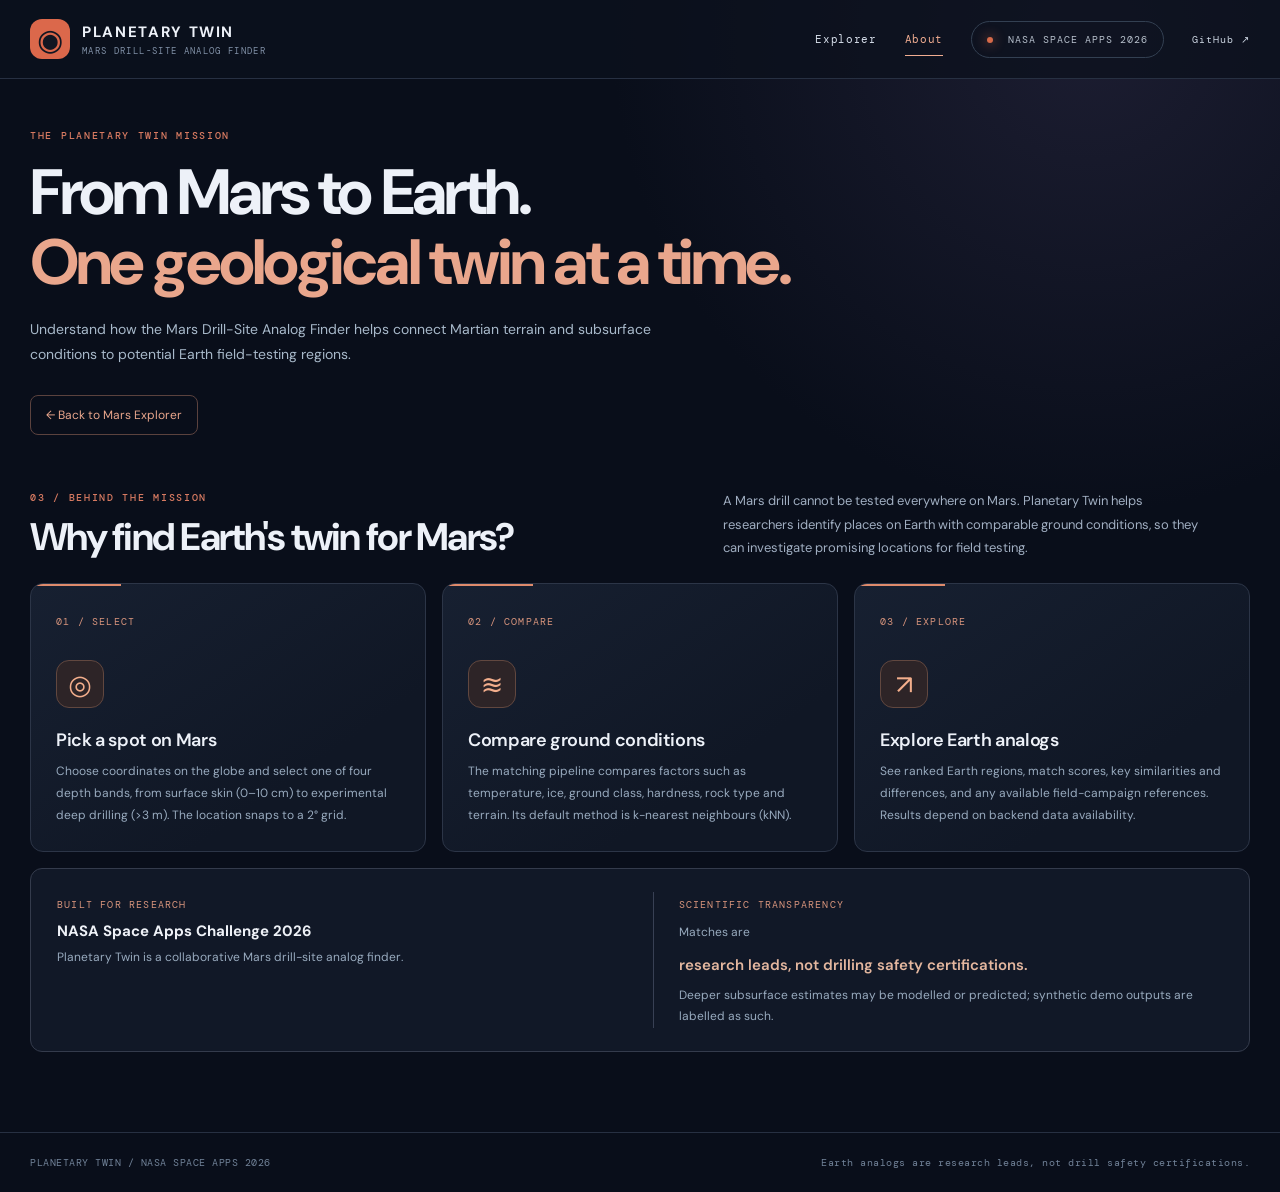
==== web/about.html @ e14a66dc "made a about for the fronten" ====
<!doctype html>
<html lang="en">
<head>
  <meta charset="utf-8" />
  <meta name="viewport" content="width=device-width, initial-scale=1" />
  <meta name="theme-color" content="#090e1a" />
  <title>About the Mission | PLANETARY TWIN</title>
  <link rel="stylesheet" href="./styles.css" />
</head>
<body>
  <header class="topbar">
    <a class="identity" href="./index.html" aria-label="Planetary Twin home"><span class="mark">◉</span><span><strong>PLANETARY TWIN</strong><small>MARS DRILL-SITE ANALOG FINDER</small></span></a>
    <div class="top-actions">
      <a class="nav-about" href="./index.html">Explorer</a>
      <a class="nav-about active" href="./about.html" aria-current="page">About</a>
      <span class="pill"><span class="pulse"></span> NASA SPACE APPS 2026</span>
      <a class="ghost-link" href="https://github.com/dominic-chw/SpaceApps2026" target="_blank" rel="noopener noreferrer">GitHub ↗</a>
    </div>
  </header>
  <main class="shell">
    <div class="eyebrow">THE PLANETARY TWIN MISSION</div>
    <section class="about-intro">
      <h1>From Mars to Earth.<br><em>One geological twin at a time.</em></h1>
      <p>Understand how the Mars Drill-Site Analog Finder helps connect Martian terrain and subsurface conditions to potential Earth field-testing regions.</p>
      <a class="about-return" href="./index.html">← Back to Mars Explorer</a>
    </section>
    <section id="about" class="about-section about-standalone" aria-labelledby="about-title">
      <div class="about-heading">
        <div><div class="eyebrow">03 / BEHIND THE MISSION</div><h2 id="about-title">Why find Earth's twin for Mars?</h2></div>
        <p>A Mars drill cannot be tested everywhere on Mars. Planetary Twin helps researchers identify places on Earth with comparable ground conditions, so they can investigate promising locations for field testing.</p>
      </div>
      <div class="about-cards">
        <article class="about-card"><span class="about-index">01 / SELECT</span><div class="about-glyph" aria-hidden="true">◎</div><h3>Pick a spot on Mars</h3><p>Choose coordinates on the globe and select one of four depth bands, from surface skin (0–10 cm) to experimental deep drilling (&gt;3 m). The location snaps to a 2° grid.</p></article>
        <article class="about-card"><span class="about-index">02 / COMPARE</span><div class="about-glyph" aria-hidden="true">≋</div><h3>Compare ground conditions</h3><p>The matching pipeline compares factors such as temperature, ice, ground class, hardness, rock type and terrain. Its default method is k-nearest neighbours (kNN).</p></article>
        <article class="about-card"><span class="about-index">03 / EXPLORE</span><div class="about-glyph" aria-hidden="true">↗</div><h3>Explore Earth analogs</h3><p>See ranked Earth regions, match scores, key similarities and differences, and any available field-campaign references. Results depend on backend data availability.</p></article>
      </div>
      <div class="about-bottom">
        <div><span class="about-kicker">BUILT FOR RESEARCH</span><strong>NASA Space Apps Challenge 2026</strong><p>Planetary Twin is a collaborative Mars drill-site analog finder.</p></div>
        <div class="about-disclaimer"><span class="about-kicker">SCIENTIFIC TRANSPARENCY</span><p>Matches are <strong>research leads, not drilling safety certifications.</strong> Deeper subsurface estimates may be modelled or predicted; synthetic demo outputs are labelled as such.</p></div>
      </div>
    </section>
  </main>
  <footer><span>PLANETARY TWIN / NASA SPACE APPS 2026</span><span>Earth analogs are research leads, not drill safety certifications.</span></footer>
</body>
</html>
---- web/styles.css ----
@import url('https://fonts.googleapis.com/css2?family=DM+Mono:wght@400;500&family=DM+Sans:wght@400;500;600;700;800&display=swap');
:root{font-family:'DM Sans',system-ui,sans-serif;color:#edf1f8;background:#090e1a;font-synthesis:none}*{box-sizing:border-box}body{margin:0;background:radial-gradient(circle at 85% 3%,#1c1d31 0%,transparent 30%),#090e1a;min-height:100vh}button,input,select{font:inherit}button{cursor:pointer}button:disabled{cursor:not-allowed;opacity:.5}.topbar{height:79px;padding:0 max(30px,calc((100vw - 1390px)/2));border-bottom:1px solid #273042;display:flex;align-items:center;justify-content:space-between;background:#0b101cbf}.identity{display:flex;align-items:center;gap:12px;color:inherit;text-decoration:none}.mark{height:40px;width:40px;background:#db684b;color:#121622;display:grid;place-items:center;border-radius:12px;font-size:30px}.identity strong{font-size:15px;letter-spacing:.11em;display:block}.identity small{display:block;margin-top:3px;letter-spacing:.15em;font:9px 'DM Mono',monospace;color:#8090a6}.top-actions{display:flex;align-items:center;gap:28px}.pill,.ghost-link{font:10px 'DM Mono',monospace;letter-spacing:.1em}.pill{padding:11px 15px;border:1px solid #334052;border-radius:999px;color:#b7c0cc}.pulse,.live-dot{display:inline-block;width:6px;height:6px;background:#d66a49;border-radius:50%;margin-right:8px;box-shadow:0 0 12px #d66a49}.ghost-link{color:#cbd4e0;text-decoration:none}.shell{max-width:1390px;margin:auto;padding:50px 30px 80px}.intro{display:flex;justify-content:space-between;gap:40px;align-items:flex-end;margin-bottom:34px}.eyebrow,.tiny-indicator,.step-number,.field-label,.field-help,.micro,.map-footer,.map-overlay,.depth-labels,.metric-tag,.count,.map-caption,.data-sources{font-family:'DM Mono',monospace}.eyebrow{color:#d77a61;font-size:10px;letter-spacing:.17em;font-weight:500}.intro h1{font-size:clamp(38px,4.2vw,62px);line-height:1.07;letter-spacing:-.05em;margin:15px 0 16px;font-weight:700}.intro h1 em{color:#dd8166;font-style:normal}.intro p{max-width:585px;line-height:1.75;margin:0;color:#9aa9bd;font-size:14px}.intro-meta{display:grid;gap:13px;min-width:175px;padding-bottom:8px}.intro-meta div{display:flex;justify-content:space-between;gap:30px;border-bottom:1px solid #293449;padding-bottom:9px}.intro-meta span{color:#77869a;font:9px 'DM Mono',monospace}.intro-meta strong{font:10px 'DM Mono',monospace;color:#e1e7f0;text-align:right}.panel{border:1px solid #2c3547;border-radius:13px;background:#101725;overflow:hidden}.workspace{display:grid;grid-template-columns:minmax(0,1.75fr) minmax(305px,1fr);gap:20px}.map-panel{min-width:0}.section-head{padding:24px 25px;display:flex;align-items:center;justify-content:space-between;gap:12px}.section-head h2,.section-head h3{margin:8px 0 0;font-size:19px;font-weight:600;letter-spacing:-.025em}.section-head h3{font-size:17px}.tiny-indicator,.step-number{font-size:9px;letter-spacing:.11em;color:#8393a9}.mars-stage{height:425px;position:relative;overflow:hidden;background:#43271f}#mars-canvas{display:block;width:100%;height:100%;cursor:crosshair;outline-offset:-4px}.map-vignette{position:absolute;inset:0;pointer-events:none;box-shadow:inset 0 0 90px 14px #100f19a6;background:linear-gradient(to bottom,#150f101c,transparent 22%,transparent 70%,#100f1980)}.map-crosshair{position:absolute;width:30px;height:30px;border:1px solid #fff;border-radius:50%;pointer-events:none;left:71.52%;top:39.78%;transform:translate(-50%,-50%);box-shadow:0 0 0 8px #f5b18a1c,0 0 20px #fff4}.map-crosshair:before,.map-crosshair:after{content:'';position:absolute;background:#fff}.map-crosshair:before{width:42px;height:1px;left:-7px;top:14px}.map-crosshair:after{height:42px;width:1px;top:-7px;left:14px}.map-crosshair span{position:absolute;inset:10px;border-radius:50%;background:#fff}.map-corner{position:absolute;color:#d7c0ad;font:9px 'DM Mono',monospace;pointer-events:none;text-shadow:0 1px 4px #111}.north{left:13px;top:12px}.south{left:13px;bottom:44px}.west{right:13px;top:12px}.east{right:13px;bottom:44px}.map-overlay{position:absolute;bottom:14px;left:16px;color:#f3e3d5;font-size:10px;letter-spacing:.06em;pointer-events:none}.sep{color:#ae9686;margin:0 9px}.map-footer{display:flex;justify-content:space-between;gap:12px;padding:16px 25px;font-size:10px;color:#8491a4}.coord-readout{color:#f4c1a9}.control-panel{padding:0 23px 23px}.control-panel .section-head{padding:24px 0 29px}.field-label{display:flex;justify-content:space-between;margin:0 0 12px;font-size:10px;letter-spacing:.09em;color:#d7e0ee}.field-label span{color:#8291a5}.coordinate-fields{display:grid;grid-template-columns:1fr 1fr;gap:11px}.coordinate-fields label{display:block;font-size:11px;color:#96a5b8;margin:0 0 9px}.coordinate-fields input,.control-panel select{background:#0b121f;border:1px solid #344154;border-radius:7px;color:#edf1f8;width:100%;padding:12px;outline:none}.coordinate-fields input:focus,.control-panel select:focus{border-color:#e58f74}.field-help{font-size:10px;color:#76869d;line-height:1.6;margin:12px 0 0}.divider{height:1px;background:#2b3548;margin:24px 0}.range{width:100%;accent-color:#dc775a;margin:10px 0 14px}.depth-labels{display:flex;justify-content:space-between;color:#8291a5;font-size:9px}.depth-info{display:flex;justify-content:space-between;gap:10px;margin-top:24px;align-items:baseline}.depth-info span{font-weight:700}.depth-info small{color:#9aadc2}.control-panel select{font-size:12px}.primary{margin-top:23px;background:#df795b;color:#161824;border:0;border-radius:8px;width:100%;padding:16px 17px;display:flex;align-items:center;justify-content:space-between;font-weight:800;font-size:12px;letter-spacing:.07em}.primary:hover{background:#f28b6e}.micro{text-align:center;font-size:10px;color:#67778e;margin:14px 0 0}.notice{margin:0 0 22px;padding:15px 18px;border:1px solid #654737;border-radius:9px;background:#2d211d;color:#f1bb9e;line-height:1.6;font-size:12px}.notice.error{border-color:#88484d;background:#351b28;color:#fac8c9}.notice.success{border-color:#47695f;background:#16312f;color:#bbebd8}.results-header{display:flex;align-items:end;justify-content:space-between;gap:16px;margin:55px 0 21px}.results-header h2{font-size:28px;letter-spacing:-.04em;margin:9px 0}.results-header p{font-size:13px;margin:0;color:#8899ae}.result-actions{display:flex;align-items:center;gap:10px}.metric-tag,.secondary{border:1px solid #344154;background:#111a2a;color:#adc0d6;padding:12px 15px;border-radius:7px;font-size:10px;letter-spacing:.05em}.secondary{color:#e0e8f3}.results-layout{display:grid;grid-template-columns:1fr 1fr;gap:20px}.matches-panel,.detail-panel{min-height:350px}.count{font-size:10px;color:#a7b8cb}.matches{padding:0 19px 19px;display:grid;gap:10px}.match-card{width:100%;background:#131c2c;border:1px solid #303d50;border-radius:10px;padding:19px;text-align:left;color:inherit;display:grid;grid-template-columns:42px 1fr auto;gap:15px;align-items:center;transition:.2s}.match-card:hover,.match-card.active{border-color:#d47d61;background:#202434}.rank{width:39px;height:39px;border:1px solid #455061;border-radius:9px;display:grid;place-items:center;font:13px 'DM Mono',monospace;color:#d8a38b}.match-body strong{font-size:15px;display:block;margin-bottom:7px}.match-body small{font-size:11px;color:#8595a9}.score{text-align:right}.score strong{font-size:24px;color:#e0ae91}.score span{display:block;font:9px 'DM Mono',monospace;color:#8293a8;margin-top:4px}.empty-state{min-height:220px;display:flex;align-items:center;justify-content:center;flex-direction:column;text-align:center;color:#8d9aaf;padding:20px}.empty-state strong{color:#ced8e8;margin-top:14px;font-size:14px}.empty-state p{max-width:330px;font-size:12px;line-height:1.6}.empty-symbol{font-size:40px;color:#bc7864}.empty-state.compact{min-height:175px}.detail-body{padding:0 24px 22px}.detail-top{display:flex;gap:14px;align-items:start;justify-content:space-between}.detail-top h4{font-size:21px;letter-spacing:-.03em;margin:5px 0}.detail-top p{color:#8a9bb1;font-size:12px;margin:8px 0}.confidence{padding:8px 10px;background:#263344;border-radius:6px;color:#d3ddec;font:10px 'DM Mono',monospace;white-space:nowrap}.detail-columns{display:grid;grid-template-columns:1fr 1fr;gap:20px;margin-top:18px}.detail-columns h5,.conditions h5{font:10px 'DM Mono',monospace;letter-spacing:.06em;margin:0 0 13px;color:#c5d0de}.detail-columns ul{list-style:none;margin:0;padding:0;display:grid;gap:10px}.detail-columns li{color:#a8b8cc;font-size:12px;line-height:1.45}.detail-columns li:before{content:'●';font-size:7px;margin-right:8px;color:#78bfa3}.detail-columns .different li:before{color:#db9278}.conditions{margin-top:20px}.conditions table{width:100%;border-collapse:collapse;font-size:11px}.conditions th{text-align:left;color:#8291a5;font-weight:500}.conditions td,.conditions th{padding:10px 7px;border-bottom:1px solid #2c3748}.conditions td{color:#d8e1ec}.conditions td small{display:block;color:#8a9ba9;margin-top:3px}.campaigns{margin-top:19px;padding:15px;border:1px solid #394256;border-radius:8px;background:#151e2e}.campaigns h5{margin:0 0 8px;font-size:11px}.campaigns p{margin:5px 0;font-size:11px;color:#a9b8cb}.campaigns a{color:#e6a98e}.lower-grid{display:grid;grid-template-columns:1.25fr 1fr;gap:20px;margin-top:20px}.earth-map{min-height:286px;margin:0 20px;background:#0a111d;border:1px solid #273447;border-radius:9px;overflow:hidden;position:relative}.earth-map svg{display:block;width:100%;height:auto;min-height:270px}.earth-map .pin{cursor:pointer;outline:none}.earth-map .pin:hover circle,.earth-map .pin:focus circle{fill:#fff}.map-caption{margin:12px 22px 20px;color:#8290a3;font-size:10px}.validation-content{padding:0 25px 15px}.stats{display:grid;grid-template-columns:1fr 1fr;gap:12px}.stat{border:1px solid #334052;border-radius:9px;padding:15px}.stat strong{font-size:25px;display:block;color:#e9a58b}.stat span{font:10px 'DM Mono',monospace;color:#8f9db0;display:block;margin-top:9px;line-height:1.5}.validation-panel>.divider{margin:9px 25px 16px}.muted{font-size:11px;color:#8798ae;line-height:1.7;padding:0 25px 23px;margin:0}.advanced{margin-top:20px;padding:0 25px 24px}.advanced summary{padding:20px 0;display:flex;justify-content:space-between;cursor:pointer;list-style:none}.advanced summary::-webkit-details-marker{display:none}.advanced summary strong{display:block;margin-top:8px}.advanced p{max-width:850px;font-size:12px;color:#98aabf;line-height:1.7}.data-sources{color:#879ab1;font-size:10px;line-height:2;margin-top:20px}.data-sources code{color:#d9a28c}.weights-panel{display:flex;flex-wrap:wrap;gap:8px}.weight-chip{border:1px solid #3a4352;background:#151d2c;border-radius:6px;padding:9px 11px;font:11px 'DM Mono',monospace;color:#c6d3e3}footer{max-width:1390px;margin:0 auto;padding:23px 30px;display:flex;justify-content:space-between;gap:12px;border-top:1px solid #273042;font:10px 'DM Mono',monospace;color:#718298;letter-spacing:.05em}@media(max-width:990px){.workspace,.results-layout,.lower-grid{grid-template-columns:1fr}.intro-meta{display:none}.mars-stage{height:360px}}@media(max-width:550px){.shell{padding:30px 15px 55px}.topbar{padding:0 16px;height:70px}.top-actions .pill{display:none}.intro h1{font-size:39px}.section-head{padding:20px 17px}.mars-stage{height:280px}.control-panel{padding:0 17px 20px}.results-header{align-items:start;flex-direction:column}.result-actions{width:100%}.match-card{grid-template-columns:32px 1fr auto;gap:9px;padding:12px}.match-body strong{font-size:13px}.score strong{font-size:19px}footer{flex-direction:column;padding:20px 15px}.map-footer{font-size:8px;padding:12px}}

/* Mars globe explorer: scoped frontend-only presentation. */
.mars-stage{background:#070d19;}
#mars-canvas{cursor:grab;touch-action:none;}
#mars-canvas:active{cursor:grabbing;}
.map-vignette{box-shadow:inset 0 0 70px #070d19a6;background:linear-gradient(to bottom,#060b1711,transparent 30%,transparent 75%,#060b1770)}
.globe-tip{position:absolute;right:14px;top:13px;color:#bdc6d8;font:9px 'DM Mono',monospace;letter-spacing:.09em;pointer-events:none;text-shadow:0 1px 4px #060915}
.globe-tip span{color:#df8c6a;padding:0 4px}
@media(max-width:680px){.globe-tip{left:12px;right:auto;font-size:8px}.mars-stage{height:340px}.map-overlay{font-size:8px}}


/* About the mission: frontend-only informational section. */
.nav-about{color:#d6deea;text-decoration:none;font:11px 'DM Mono',monospace;letter-spacing:.06em;border-bottom:1px solid transparent;padding:9px 0}
.nav-about:hover,.nav-about:focus-visible{color:#f1ad91;border-bottom-color:#f1ad91}
.about-section{margin-top:56px;scroll-margin-top:30px}
.about-heading{display:grid;grid-template-columns:minmax(0,1.1fr) minmax(260px,.9fr);align-items:end;gap:48px;margin-bottom:24px}
.about-heading h2{font-size:clamp(27px,3vw,39px);letter-spacing:-.045em;line-height:1.12;margin:12px 0 0;max-width:550px}
.about-heading>p{font-size:13px;line-height:1.8;color:#a0aec1;margin:0;max-width:480px}
.about-cards{display:grid;grid-template-columns:repeat(3,minmax(0,1fr));gap:16px}
.about-card{min-width:0;border:1px solid #2c3547;background:linear-gradient(145deg,#172031,#101725 70%);border-radius:13px;padding:25px;position:relative;overflow:hidden}
.about-card:before{content:'';position:absolute;top:0;left:0;width:90px;height:2px;background:#df8b6c}
.about-index,.about-kicker{font:10px 'DM Mono',monospace;letter-spacing:.12em;color:#d7947c}
.about-glyph{display:grid;place-items:center;margin-top:30px;width:48px;height:48px;border-radius:13px;border:1px solid #61473f;color:#f3ae8c;background:#2d2427;font-size:27px;line-height:1}
.about-card h3{font-size:18px;letter-spacing:-.02em;font-weight:600;margin:20px 0 9px}
.about-card p,.about-bottom p{font-size:12px;line-height:1.8;color:#98aabe;margin:0}
.about-bottom{display:grid;grid-template-columns:1fr 1fr;gap:25px;margin-top:16px;padding:23px 26px;border-radius:12px;border:1px solid #343b4c;background:#111827}
.about-bottom strong{display:block;font-size:15px;margin:8px 0 6px;color:#eef1f7}
.about-disclaimer{border-left:1px solid #384054;padding-left:25px}
.about-disclaimer p{margin-top:9px}
.about-disclaimer strong{color:#e4b79f;font-weight:600}
@media(max-width:850px){.about-heading{grid-template-columns:1fr;gap:12px}.about-cards{grid-template-columns:1fr}.about-glyph{margin-top:18px}.about-bottom{grid-template-columns:1fr}.about-disclaimer{border-left:0;border-top:1px solid #384054;padding:18px 0 0}}
@media(max-width:550px){.top-actions{gap:14px}.nav-about{font-size:10px}.about-section{margin-top:42px}.about-card{padding:20px}.about-bottom{padding:20px}}

/* Dedicated About tab. No effect on the Mars explorer scripts. */
.nav-about.active{color:#f1ad91;border-bottom-color:#f1ad91}
.about-intro{padding:16px 0 0;max-width:820px}
.about-intro h1{font-size:clamp(38px,5vw,65px);line-height:1.1;letter-spacing:-.045em;margin:0 0 18px}
.about-intro h1 em{color:#e9a68c;font-style:normal}
.about-intro>p{font-size:14px;line-height:1.8;color:#a8b9ca;max-width:670px}
.about-return{display:inline-flex;align-items:center;margin-top:14px;color:#e9a68c;text-decoration:none;font-size:12px;border:1px solid #5b423e;border-radius:8px;padding:11px 15px}
.about-return:hover,.about-return:focus-visible{background:#2b2329;color:#ffd5bd}
.about-standalone{margin-top:54px}
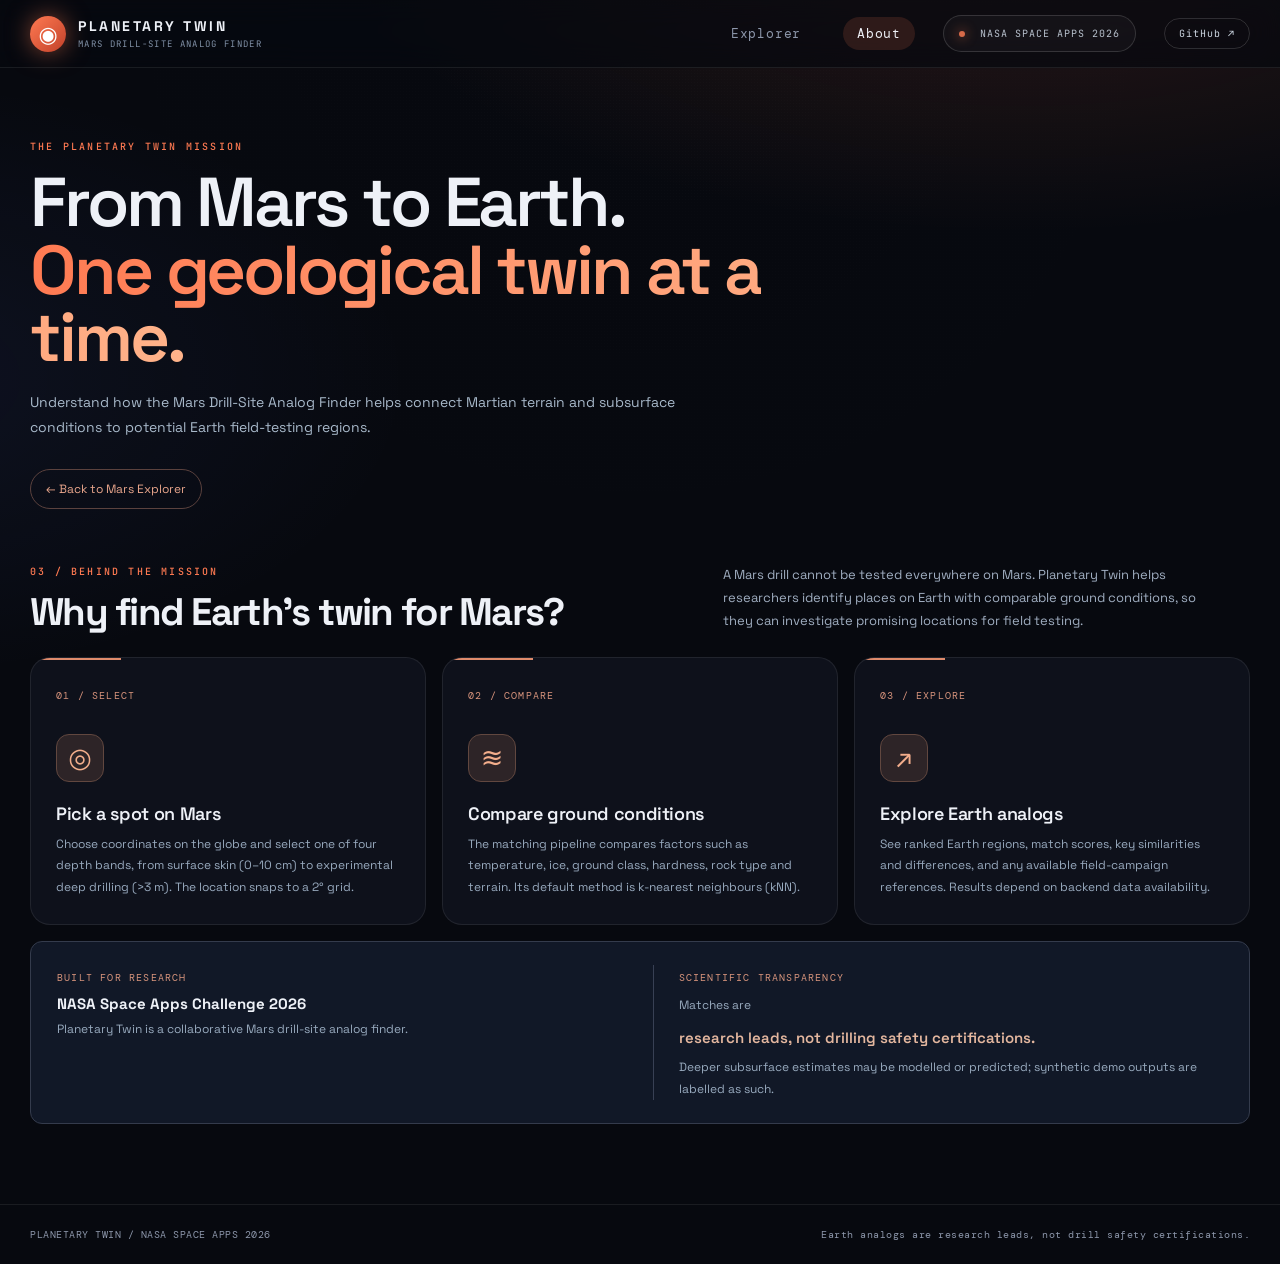
==== commit c2289db3: "Eureka!!!" ====
--- a/web/about.html
+++ b/web/about.html
@@ -5,10 +5,12 @@
   <meta name="viewport" content="width=device-width, initial-scale=1" />
   <meta name="theme-color" content="#090e1a" />
   <title>About the Mission | PLANETARY TWIN</title>
+  <link rel="preconnect" href="https://fonts.googleapis.com" />
+  <link rel="stylesheet" href="https://fonts.googleapis.com/css2?family=Space+Grotesk:wght@400;500;600;700&family=JetBrains+Mono:wght@400;500&family=DM+Mono:wght@400;500&family=DM+Sans:wght@400;500;600;700;800&display=swap" />
   <link rel="stylesheet" href="./styles.css" />
 </head>
 <body>
-  <header class="topbar">
+<header class="topbar">
     <a class="identity" href="./index.html" aria-label="Planetary Twin home"><span class="mark">◉</span><span><strong>PLANETARY TWIN</strong><small>MARS DRILL-SITE ANALOG FINDER</small></span></a>
     <div class="top-actions">
       <a class="nav-about" href="./index.html">Explorer</a>
--- a/web/styles.css
+++ b/web/styles.css
@@ -1,4 +1,3 @@
-@import url('https://fonts.googleapis.com/css2?family=DM+Mono:wght@400;500&family=DM+Sans:wght@400;500;600;700;800&display=swap');
 :root{font-family:'DM Sans',system-ui,sans-serif;color:#edf1f8;background:#090e1a;font-synthesis:none}*{box-sizing:border-box}body{margin:0;background:radial-gradient(circle at 85% 3%,#1c1d31 0%,transparent 30%),#090e1a;min-height:100vh}button,input,select{font:inherit}button{cursor:pointer}button:disabled{cursor:not-allowed;opacity:.5}.topbar{height:79px;padding:0 max(30px,calc((100vw - 1390px)/2));border-bottom:1px solid #273042;display:flex;align-items:center;justify-content:space-between;background:#0b101cbf}.identity{display:flex;align-items:center;gap:12px;color:inherit;text-decoration:none}.mark{height:40px;width:40px;background:#db684b;color:#121622;display:grid;place-items:center;border-radius:12px;font-size:30px}.identity strong{font-size:15px;letter-spacing:.11em;display:block}.identity small{display:block;margin-top:3px;letter-spacing:.15em;font:9px 'DM Mono',monospace;color:#8090a6}.top-actions{display:flex;align-items:center;gap:28px}.pill,.ghost-link{font:10px 'DM Mono',monospace;letter-spacing:.1em}.pill{padding:11px 15px;border:1px solid #334052;border-radius:999px;color:#b7c0cc}.pulse,.live-dot{display:inline-block;width:6px;height:6px;background:#d66a49;border-radius:50%;margin-right:8px;box-shadow:0 0 12px #d66a49}.ghost-link{color:#cbd4e0;text-decoration:none}.shell{max-width:1390px;margin:auto;padding:50px 30px 80px}.intro{display:flex;justify-content:space-between;gap:40px;align-items:flex-end;margin-bottom:34px}.eyebrow,.tiny-indicator,.step-number,.field-label,.field-help,.micro,.map-footer,.map-overlay,.depth-labels,.metric-tag,.count,.map-caption,.data-sources{font-family:'DM Mono',monospace}.eyebrow{color:#d77a61;font-size:10px;letter-spacing:.17em;font-weight:500}.intro h1{font-size:clamp(38px,4.2vw,62px);line-height:1.07;letter-spacing:-.05em;margin:15px 0 16px;font-weight:700}.intro h1 em{color:#dd8166;font-style:normal}.intro p{max-width:585px;line-height:1.75;margin:0;color:#9aa9bd;font-size:14px}.intro-meta{display:grid;gap:13px;min-width:175px;padding-bottom:8px}.intro-meta div{display:flex;justify-content:space-between;gap:30px;border-bottom:1px solid #293449;padding-bottom:9px}.intro-meta span{color:#77869a;font:9px 'DM Mono',monospace}.intro-meta strong{font:10px 'DM Mono',monospace;color:#e1e7f0;text-align:right}.panel{border:1px solid #2c3547;border-radius:13px;background:#101725;overflow:hidden}.workspace{display:grid;grid-template-columns:minmax(0,1.75fr) minmax(305px,1fr);gap:20px}.map-panel{min-width:0}.section-head{padding:24px 25px;display:flex;align-items:center;justify-content:space-between;gap:12px}.section-head h2,.section-head h3{margin:8px 0 0;font-size:19px;font-weight:600;letter-spacing:-.025em}.section-head h3{font-size:17px}.tiny-indicator,.step-number{font-size:9px;letter-spacing:.11em;color:#8393a9}.mars-stage{height:425px;position:relative;overflow:hidden;background:#43271f}#mars-canvas{display:block;width:100%;height:100%;cursor:crosshair;outline-offset:-4px}.map-vignette{position:absolute;inset:0;pointer-events:none;box-shadow:inset 0 0 90px 14px #100f19a6;background:linear-gradient(to bottom,#150f101c,transparent 22%,transparent 70%,#100f1980)}.map-crosshair{position:absolute;width:30px;height:30px;border:1px solid #fff;border-radius:50%;pointer-events:none;left:71.52%;top:39.78%;transform:translate(-50%,-50%);box-shadow:0 0 0 8px #f5b18a1c,0 0 20px #fff4}.map-crosshair:before,.map-crosshair:after{content:'';position:absolute;background:#fff}.map-crosshair:before{width:42px;height:1px;left:-7px;top:14px}.map-crosshair:after{height:42px;width:1px;top:-7px;left:14px}.map-crosshair span{position:absolute;inset:10px;border-radius:50%;background:#fff}.map-corner{position:absolute;color:#d7c0ad;font:9px 'DM Mono',monospace;pointer-events:none;text-shadow:0 1px 4px #111}.north{left:13px;top:12px}.south{left:13px;bottom:44px}.west{right:13px;top:12px}.east{right:13px;bottom:44px}.map-overlay{position:absolute;bottom:14px;left:16px;color:#f3e3d5;font-size:10px;letter-spacing:.06em;pointer-events:none}.sep{color:#ae9686;margin:0 9px}.map-footer{display:flex;justify-content:space-between;gap:12px;padding:16px 25px;font-size:10px;color:#8491a4}.coord-readout{color:#f4c1a9}.control-panel{padding:0 23px 23px}.control-panel .section-head{padding:24px 0 29px}.field-label{display:flex;justify-content:space-between;margin:0 0 12px;font-size:10px;letter-spacing:.09em;color:#d7e0ee}.field-label span{color:#8291a5}.coordinate-fields{display:grid;grid-template-columns:1fr 1fr;gap:11px}.coordinate-fields label{display:block;font-size:11px;color:#96a5b8;margin:0 0 9px}.coordinate-fields input,.control-panel select{background:#0b121f;border:1px solid #344154;border-radius:7px;color:#edf1f8;width:100%;padding:12px;outline:none}.coordinate-fields input:focus,.control-panel select:focus{border-color:#e58f74}.field-help{font-size:10px;color:#76869d;line-height:1.6;margin:12px 0 0}.divider{height:1px;background:#2b3548;margin:24px 0}.range{width:100%;accent-color:#dc775a;margin:10px 0 14px}.depth-labels{display:flex;justify-content:space-between;color:#8291a5;font-size:9px}.depth-info{display:flex;justify-content:space-between;gap:10px;margin-top:24px;align-items:baseline}.depth-info span{font-weight:700}.depth-info small{color:#9aadc2}.control-panel select{font-size:12px}.primary{margin-top:23px;background:#df795b;color:#161824;border:0;border-radius:8px;width:100%;padding:16px 17px;display:flex;align-items:center;justify-content:space-between;font-weight:800;font-size:12px;letter-spacing:.07em}.primary:hover{background:#f28b6e}.micro{text-align:center;font-size:10px;color:#67778e;margin:14px 0 0}.notice{margin:0 0 22px;padding:15px 18px;border:1px solid #654737;border-radius:9px;background:#2d211d;color:#f1bb9e;line-height:1.6;font-size:12px}.notice.error{border-color:#88484d;background:#351b28;color:#fac8c9}.notice.success{border-color:#47695f;background:#16312f;color:#bbebd8}.results-header{display:flex;align-items:end;justify-content:space-between;gap:16px;margin:55px 0 21px}.results-header h2{font-size:28px;letter-spacing:-.04em;margin:9px 0}.results-header p{font-size:13px;margin:0;color:#8899ae}.result-actions{display:flex;align-items:center;gap:10px}.metric-tag,.secondary{border:1px solid #344154;background:#111a2a;color:#adc0d6;padding:12px 15px;border-radius:7px;font-size:10px;letter-spacing:.05em}.secondary{color:#e0e8f3}.results-layout{display:grid;grid-template-columns:1fr 1fr;gap:20px}.matches-panel,.detail-panel{min-height:350px}.count{font-size:10px;color:#a7b8cb}.matches{padding:0 19px 19px;display:grid;gap:10px}.match-card{width:100%;background:#131c2c;border:1px solid #303d50;border-radius:10px;padding:19px;text-align:left;color:inherit;display:grid;grid-template-columns:42px 1fr auto;gap:15px;align-items:center;transition:.2s}.match-card:hover,.match-card.active{border-color:#d47d61;background:#202434}.rank{width:39px;height:39px;border:1px solid #455061;border-radius:9px;display:grid;place-items:center;font:13px 'DM Mono',monospace;color:#d8a38b}.match-body strong{font-size:15px;display:block;margin-bottom:7px}.match-body small{font-size:11px;color:#8595a9}.score{text-align:right}.score strong{font-size:24px;color:#e0ae91}.score span{display:block;font:9px 'DM Mono',monospace;color:#8293a8;margin-top:4px}.empty-state{min-height:220px;display:flex;align-items:center;justify-content:center;flex-direction:column;text-align:center;color:#8d9aaf;padding:20px}.empty-state strong{color:#ced8e8;margin-top:14px;font-size:14px}.empty-state p{max-width:330px;font-size:12px;line-height:1.6}.empty-symbol{font-size:40px;color:#bc7864}.empty-state.compact{min-height:175px}.detail-body{padding:0 24px 22px}.detail-top{display:flex;gap:14px;align-items:start;justify-content:space-between}.detail-top h4{font-size:21px;letter-spacing:-.03em;margin:5px 0}.detail-top p{color:#8a9bb1;font-size:12px;margin:8px 0}.confidence{padding:8px 10px;background:#263344;border-radius:6px;color:#d3ddec;font:10px 'DM Mono',monospace;white-space:nowrap}.detail-columns{display:grid;grid-template-columns:1fr 1fr;gap:20px;margin-top:18px}.detail-columns h5,.conditions h5{font:10px 'DM Mono',monospace;letter-spacing:.06em;margin:0 0 13px;color:#c5d0de}.detail-columns ul{list-style:none;margin:0;padding:0;display:grid;gap:10px}.detail-columns li{color:#a8b8cc;font-size:12px;line-height:1.45}.detail-columns li:before{content:'●';font-size:7px;margin-right:8px;color:#78bfa3}.detail-columns .different li:before{color:#db9278}.conditions{margin-top:20px}.conditions table{width:100%;border-collapse:collapse;font-size:11px}.conditions th{text-align:left;color:#8291a5;font-weight:500}.conditions td,.conditions th{padding:10px 7px;border-bottom:1px solid #2c3748}.conditions td{color:#d8e1ec}.conditions td small{display:block;color:#8a9ba9;margin-top:3px}.campaigns{margin-top:19px;padding:15px;border:1px solid #394256;border-radius:8px;background:#151e2e}.campaigns h5{margin:0 0 8px;font-size:11px}.campaigns p{margin:5px 0;font-size:11px;color:#a9b8cb}.campaigns a{color:#e6a98e}.lower-grid{display:grid;grid-template-columns:1.25fr 1fr;gap:20px;margin-top:20px}.earth-map{min-height:286px;margin:0 20px;background:#0a111d;border:1px solid #273447;border-radius:9px;overflow:hidden;position:relative}.earth-map svg{display:block;width:100%;height:auto;min-height:270px}.earth-map .pin{cursor:pointer;outline:none}.earth-map .pin:hover circle,.earth-map .pin:focus circle{fill:#fff}.map-caption{margin:12px 22px 20px;color:#8290a3;font-size:10px}.validation-content{padding:0 25px 15px}.stats{display:grid;grid-template-columns:1fr 1fr;gap:12px}.stat{border:1px solid #334052;border-radius:9px;padding:15px}.stat strong{font-size:25px;display:block;color:#e9a58b}.stat span{font:10px 'DM Mono',monospace;color:#8f9db0;display:block;margin-top:9px;line-height:1.5}.validation-panel>.divider{margin:9px 25px 16px}.muted{font-size:11px;color:#8798ae;line-height:1.7;padding:0 25px 23px;margin:0}.advanced{margin-top:20px;padding:0 25px 24px}.advanced summary{padding:20px 0;display:flex;justify-content:space-between;cursor:pointer;list-style:none}.advanced summary::-webkit-details-marker{display:none}.advanced summary strong{display:block;margin-top:8px}.advanced p{max-width:850px;font-size:12px;color:#98aabf;line-height:1.7}.data-sources{color:#879ab1;font-size:10px;line-height:2;margin-top:20px}.data-sources code{color:#d9a28c}.weights-panel{display:flex;flex-wrap:wrap;gap:8px}.weight-chip{border:1px solid #3a4352;background:#151d2c;border-radius:6px;padding:9px 11px;font:11px 'DM Mono',monospace;color:#c6d3e3}footer{max-width:1390px;margin:0 auto;padding:23px 30px;display:flex;justify-content:space-between;gap:12px;border-top:1px solid #273042;font:10px 'DM Mono',monospace;color:#718298;letter-spacing:.05em}@media(max-width:990px){.workspace,.results-layout,.lower-grid{grid-template-columns:1fr}.intro-meta{display:none}.mars-stage{height:360px}}@media(max-width:550px){.shell{padding:30px 15px 55px}.topbar{padding:0 16px;height:70px}.top-actions .pill{display:none}.intro h1{font-size:39px}.section-head{padding:20px 17px}.mars-stage{height:280px}.control-panel{padding:0 17px 20px}.results-header{align-items:start;flex-direction:column}.result-actions{width:100%}.match-card{grid-template-columns:32px 1fr auto;gap:9px;padding:12px}.match-body strong{font-size:13px}.score strong{font-size:19px}footer{flex-direction:column;padding:20px 15px}.map-footer{font-size:8px;padding:12px}}
 
 /* Mars globe explorer: scoped frontend-only presentation. */
@@ -42,3 +41,131 @@
 .about-return{display:inline-flex;align-items:center;margin-top:14px;color:#e9a68c;text-decoration:none;font-size:12px;border:1px solid #5b423e;border-radius:8px;padding:11px 15px}
 .about-return:hover,.about-return:focus-visible{background:#2b2329;color:#ffd5bd}
 .about-standalone{margin-top:54px}
+body{color:#edf1f8;font-family:"DM Sans",system-ui,sans-serif}
+
+/* ===== Visual refresh (style only; all ids/classes used by scripts unchanged) ===== */
+:root{--pt-bg:#07090f;--pt-panel:rgba(20,24,36,.62);--pt-line:rgba(255,255,255,.08);--pt-line-2:rgba(255,255,255,.14);--pt-text:#eef1f7;--pt-dim:#8d97ab;--pt-accent:#ff7a52;--pt-accent-2:#ffb38a;--pt-good:#6fd3a8;--pt-glow:0 0 0 1px rgba(255,122,82,.35),0 20px 60px -20px rgba(255,122,82,.45)}
+body{font-family:"Space Grotesk","DM Sans",system-ui,sans-serif;color:var(--pt-text);background:
+ radial-gradient(1200px 600px at 80% -10%,rgba(255,122,82,.16),transparent 60%),
+ radial-gradient(900px 500px at -10% 30%,rgba(90,120,255,.08),transparent 60%),var(--pt-bg)}
+body:before{content:"";position:fixed;inset:0;pointer-events:none;z-index:0;opacity:.5;background-image:radial-gradient(rgba(255,255,255,.5) 1px,transparent 1px);background-size:3px 3px;mask-image:radial-gradient(circle at 50% 0,#000,transparent 70%);opacity:.04}
+.topbar,.shell,footer{position:relative;z-index:1}
+.eyebrow,.tiny-indicator,.step-number,.field-label,.field-help,.micro,.map-footer,.map-overlay,.depth-labels,.metric-tag,.count,.map-caption,.data-sources,.pill,.ghost-link,.identity small{font-family:"JetBrains Mono","DM Mono",monospace}
+.topbar{position:sticky;top:0;z-index:20;height:68px;backdrop-filter:blur(14px) saturate(140%);background:rgba(7,9,15,.7);border-bottom:1px solid var(--pt-line)}
+.mark{background:linear-gradient(135deg,var(--pt-accent),#c2412a);color:#fff;border-radius:50%;width:36px;height:36px;font-size:22px;box-shadow:0 0 24px rgba(255,122,82,.5)}
+.identity strong{letter-spacing:.18em;font-size:14px}
+.nav-about{color:var(--pt-dim);text-decoration:none;font-size:13px;padding:8px 14px;border-radius:999px;transition:.2s}
+.nav-about:hover{color:var(--pt-text);background:rgba(255,255,255,.05)}
+.nav-about.active{color:var(--pt-text);background:rgba(255,122,82,.14);border:0;text-decoration:none}
+.pill{border-color:var(--pt-line-2);background:rgba(255,255,255,.03)}
+.ghost-link{padding:8px 14px;border:1px solid var(--pt-line-2);border-radius:999px;transition:.2s}
+.ghost-link:hover{border-color:var(--pt-accent);color:var(--pt-accent-2)}
+.shell{padding-top:72px}
+.eyebrow{color:var(--pt-accent);letter-spacing:.22em}
+.intro{margin-bottom:48px}
+.intro h1,.about-intro h1{font-size:clamp(44px,5.4vw,84px);line-height:.98;letter-spacing:-.045em;font-weight:600}
+.intro h1 em,.about-intro h1 em{font-style:normal;background:linear-gradient(90deg,var(--pt-accent),var(--pt-accent-2));-webkit-background-clip:text;background-clip:text;color:transparent}
+.intro p{font-size:16px;color:var(--pt-dim)}
+.intro-meta{min-width:240px;padding:18px 20px;border:1px solid var(--pt-line);border-radius:16px;background:var(--pt-panel);backdrop-filter:blur(10px)}
+.intro-meta div{border-color:var(--pt-line)}.intro-meta div:last-child{border:0;padding-bottom:0}
+.intro-meta strong{color:var(--pt-accent-2)}
+.panel{background:var(--pt-panel);border:1px solid var(--pt-line);border-radius:20px;backdrop-filter:blur(12px);box-shadow:0 1px 0 rgba(255,255,255,.04) inset,0 30px 60px -30px rgba(0,0,0,.6)}
+.workspace,.results-layout,.lower-grid{gap:24px}
+.section-head h2,.section-head h3{font-weight:600;letter-spacing:-.02em;color:var(--pt-text)}
+.mars-stage{height:480px;background:radial-gradient(circle at 50% 50%,#1a1220,#07090f 70%);margin:0 14px;border-radius:14px}
+.map-footer{padding:16px 25px 20px}
+.coord-readout{color:var(--pt-accent-2);background:rgba(255,122,82,.1);padding:4px 10px;border-radius:999px}
+.coordinate-fields input,.control-panel select{background:rgba(0,0,0,.35);border:1px solid var(--pt-line-2);border-radius:12px;padding:14px;transition:.2s}
+.coordinate-fields input:focus,.control-panel select:focus{border-color:var(--pt-accent);box-shadow:0 0 0 4px rgba(255,122,82,.15)}
+.divider{background:var(--pt-line)}
+.range{accent-color:var(--pt-accent)}
+.depth-info{padding:14px 16px;border-radius:12px;background:rgba(255,255,255,.03);border:1px solid var(--pt-line)}
+.depth-info span{color:var(--pt-text)}
+.primary{background:linear-gradient(135deg,var(--pt-accent),#e2552f);color:#fff;border-radius:14px;padding:18px 20px;box-shadow:var(--pt-glow);transition:transform .15s,filter .2s}
+.primary:hover{background:linear-gradient(135deg,var(--pt-accent),#e2552f);filter:brightness(1.1);transform:translateY(-1px)}
+.secondary,.metric-tag{border-radius:999px;border-color:var(--pt-line-2);background:rgba(255,255,255,.03)}
+.secondary:not(:disabled):hover{border-color:var(--pt-accent);color:var(--pt-accent-2)}
+.results-header{margin-top:80px}
+.results-header h2{font-size:40px;font-weight:600;letter-spacing:-.035em}
+.match-card{background:rgba(255,255,255,.025);border:1px solid var(--pt-line);border-radius:14px}
+.match-card:hover,.match-card.active{background:rgba(255,122,82,.07);border-color:rgba(255,122,82,.5);transform:translateX(3px)}
+.rank{border-radius:50%;border-color:var(--pt-line-2);color:var(--pt-accent-2)}
+.score strong{color:var(--pt-accent-2);font-weight:600}
+.empty-symbol{color:var(--pt-accent);opacity:.8}
+.empty-state strong{color:var(--pt-text)}
+.detail-columns li:before{color:var(--pt-good)}
+.campaigns,.stat{border-radius:14px;border-color:var(--pt-line);background:rgba(255,255,255,.025)}
+.stat strong{color:var(--pt-accent-2)}
+.earth-map{border-radius:14px;border-color:var(--pt-line);background:rgba(0,0,0,.3)}
+.notice{border-radius:14px}
+.advanced{margin-top:24px}
+.about-card{border-radius:20px;background:var(--pt-panel);border-color:var(--pt-line);transition:.25s}
+.about-card:hover{transform:translateY(-4px);border-color:rgba(255,122,82,.4)}
+.about-return{border-radius:999px}
+footer{border-top:1px solid var(--pt-line);color:var(--pt-dim)}
+@media (max-width:900px){.topbar{padding:0 18px}.pill{display:none}.shell{padding:40px 18px 60px}.mars-stage{height:360px}}
+
+/* ===== Globe interaction feedback ===== */
+#mars-canvas{cursor:grab;transition:filter .3s}
+.mars-stage.is-over-globe #mars-canvas{cursor:crosshair}
+.mars-stage.is-dragging #mars-canvas{cursor:grabbing;filter:saturate(1.15) brightness(1.05)}
+.mars-stage,.earth-stage{transition:box-shadow .3s}
+.mars-stage.is-dragging{box-shadow:0 0 0 1px rgba(255,122,82,.5),0 0 40px -10px rgba(255,122,82,.6)}
+.mars-stage .globe-tip{transition:opacity .3s}
+.mars-stage.is-dragging .globe-tip,.mars-stage.is-over-globe .globe-tip{opacity:.25}
+#mars-canvas:focus-visible{outline:2px solid var(--pt-accent)}
+.earth-stage{position:relative;height:420px;margin:0 20px 16px;border-radius:14px;overflow:hidden;border:1px solid var(--pt-line);background:#05070e}
+#earth-canvas{display:block;width:100%;height:100%;cursor:grab}
+.earth-stage.is-dragging #earth-canvas{cursor:grabbing}
+.earth-stage.is-over-pin #earth-canvas{cursor:pointer}
+.earth-stage.is-dragging{box-shadow:0 0 0 1px rgba(120,180,255,.5),0 0 40px -10px rgba(90,160,255,.6)}
+.earth-stage.flying{box-shadow:0 0 0 1px rgba(255,122,82,.6),0 0 60px -10px rgba(255,122,82,.5)}
+.earth-stage.flying:after{content:"";position:absolute;inset:0;pointer-events:none;background:linear-gradient(180deg,transparent,rgba(255,122,82,.18) 50%,transparent);background-size:100% 40%;background-repeat:no-repeat;animation:pt-scan 1.2s linear infinite}
+@keyframes pt-scan{from{background-position:0 -40%}to{background-position:0 140%}}
+.earth-hud{position:absolute;left:14px;top:14px;display:flex;align-items:center;gap:8px;padding:8px 14px;border-radius:999px;background:rgba(8,12,22,.78);border:1px solid var(--pt-line-2);backdrop-filter:blur(8px);font:500 10px "JetBrains Mono",monospace;letter-spacing:.08em;color:#cfe0ff;pointer-events:none;max-width:calc(100% - 28px);white-space:nowrap;overflow:hidden;text-overflow:ellipsis}
+.earth-hud strong{color:#fff;font-weight:600}
+.hud-dot{width:7px;height:7px;border-radius:50%;background:var(--pt-accent);box-shadow:0 0 10px var(--pt-accent);animation:pt-blink 1.2s ease-in-out infinite;flex:none}
+.hud-dot.ok{background:var(--pt-good);box-shadow:0 0 10px var(--pt-good);animation:none}
+@keyframes pt-blink{50%{opacity:.3}}
+.earth-stage .globe-tip{position:absolute;right:14px;bottom:12px;top:auto;left:auto;font:10px "JetBrains Mono",monospace;color:#9fb3cf;letter-spacing:.1em;pointer-events:none}
+.earth-stage.locked{box-shadow:0 0 0 1px rgba(111,211,168,.35)}
+@media (max-width:900px){.earth-stage{height:320px}}
+
+/* ===== Mars + Earth side by side ===== */
+.twin-stages{display:grid;grid-template-columns:1fr 34px 1fr;align-items:stretch;margin:0 14px}
+.twin-stages .mars-stage{margin:0;height:440px}
+.twin-stages .earth-stage{margin:0;height:440px}
+.twin-link{display:flex;flex-direction:column;align-items:center;justify-content:center;gap:8px;font:9px "JetBrains Mono",monospace;color:var(--pt-dim);writing-mode:vertical-rl;letter-spacing:.2em}
+.twin-link i{width:2px;height:90px;border-radius:2px;background:linear-gradient(var(--pt-accent),#5fa8ff);opacity:.5}
+.twin-stages:has(.earth-stage.flying) .twin-link i{opacity:1;background:linear-gradient(var(--pt-accent),#5fa8ff) 0 0/100% 300%;animation:pt-flow 1s linear infinite;box-shadow:0 0 14px var(--pt-accent)}
+@keyframes pt-flow{from{background-position:0 0}to{background-position:0 100%}}
+.workspace{grid-template-columns:minmax(0,2.3fr) minmax(300px,1fr)}
+@media (max-width:1000px){.workspace{grid-template-columns:1fr}}
+@media (max-width:700px){.twin-stages{grid-template-columns:1fr}.twin-link{writing-mode:horizontal-tb;flex-direction:row;padding:8px 0}.twin-link i{width:60px;height:2px}.twin-stages .mars-stage,.twin-stages .earth-stage{height:320px}}
+.twin-link{writing-mode:horizontal-tb;flex-direction:column}
+.twin-link span{display:none}
+.twin-link i{width:2px;height:120px}
+.twin-link:after{content:"→";color:var(--pt-accent);font-size:16px}
+@media (max-width:700px){.twin-link{flex-direction:row}.twin-link:after{content:"↓"}}
+.earth-place{position:absolute;left:14px;bottom:14px;display:grid;grid-template-columns:auto 1fr;gap:4px 12px;align-items:baseline;padding:12px 16px;border-radius:14px;background:rgba(8,12,22,.82);border:1px solid var(--pt-line-2);backdrop-filter:blur(8px);pointer-events:none;opacity:0;transform:translateY(8px);transition:opacity .4s,transform .4s;max-width:calc(100% - 28px)}
+.earth-place.show{opacity:1;transform:none}
+.earth-place .place-k{font:500 9px "JetBrains Mono",monospace;letter-spacing:.14em;color:#8fb0d8}
+.earth-place strong{font-size:13px;color:#fff;font-weight:600}
+.earth-place em{font-style:normal;font-size:12px;color:#c9d6ea}
+.earth-stage.flying .earth-place{opacity:.5}
+.globe-zoom{position:absolute;right:14px;top:50%;transform:translateY(-50%);display:flex;flex-direction:column;gap:6px;z-index:2}
+.globe-zoom button{width:34px;height:34px;border-radius:50%;border:1px solid var(--pt-line-2);background:rgba(8,12,22,.78);color:#ffe6d6;font-size:16px;line-height:1;backdrop-filter:blur(8px);transition:.2s}
+.globe-zoom button:hover{border-color:var(--pt-accent);background:rgba(255,122,82,.2);transform:scale(1.08)}
+.ai-panel{margin-top:24px}
+.ai-body{display:grid;grid-template-columns:220px 1fr;gap:24px;padding:0 25px 25px;align-items:start}
+.ai-figure{margin:0;border-radius:14px;overflow:hidden;border:1px solid var(--pt-line);background:radial-gradient(circle,#1a1220,#07090f);aspect-ratio:1;position:relative}
+.ai-figure img{width:100%;height:100%;object-fit:cover;display:block;animation:pt-fade .5s}
+.ai-figure figcaption{position:absolute;left:8px;bottom:8px;font:9px "JetBrains Mono",monospace;color:#ffe6d6;background:rgba(8,12,22,.75);padding:4px 8px;border-radius:999px}
+.ai-output{white-space:pre-wrap;line-height:1.7;font-size:13.5px;color:#d6deeb;margin:0;min-height:120px}
+.ai-output.loading{color:var(--pt-dim);animation:pt-blink 1.4s ease-in-out infinite}
+.ai-output.error{color:#fac8c9}
+.ai-button{max-width:340px}
+.ai-button.busy{background:linear-gradient(135deg,#3a2a35,#2a2030);box-shadow:none}
+.ai-text .micro{text-align:left}
+@keyframes pt-fade{from{opacity:0;transform:scale(1.04)}}
+@media (max-width:700px){.ai-body{grid-template-columns:1fr}.ai-figure{max-width:260px}}
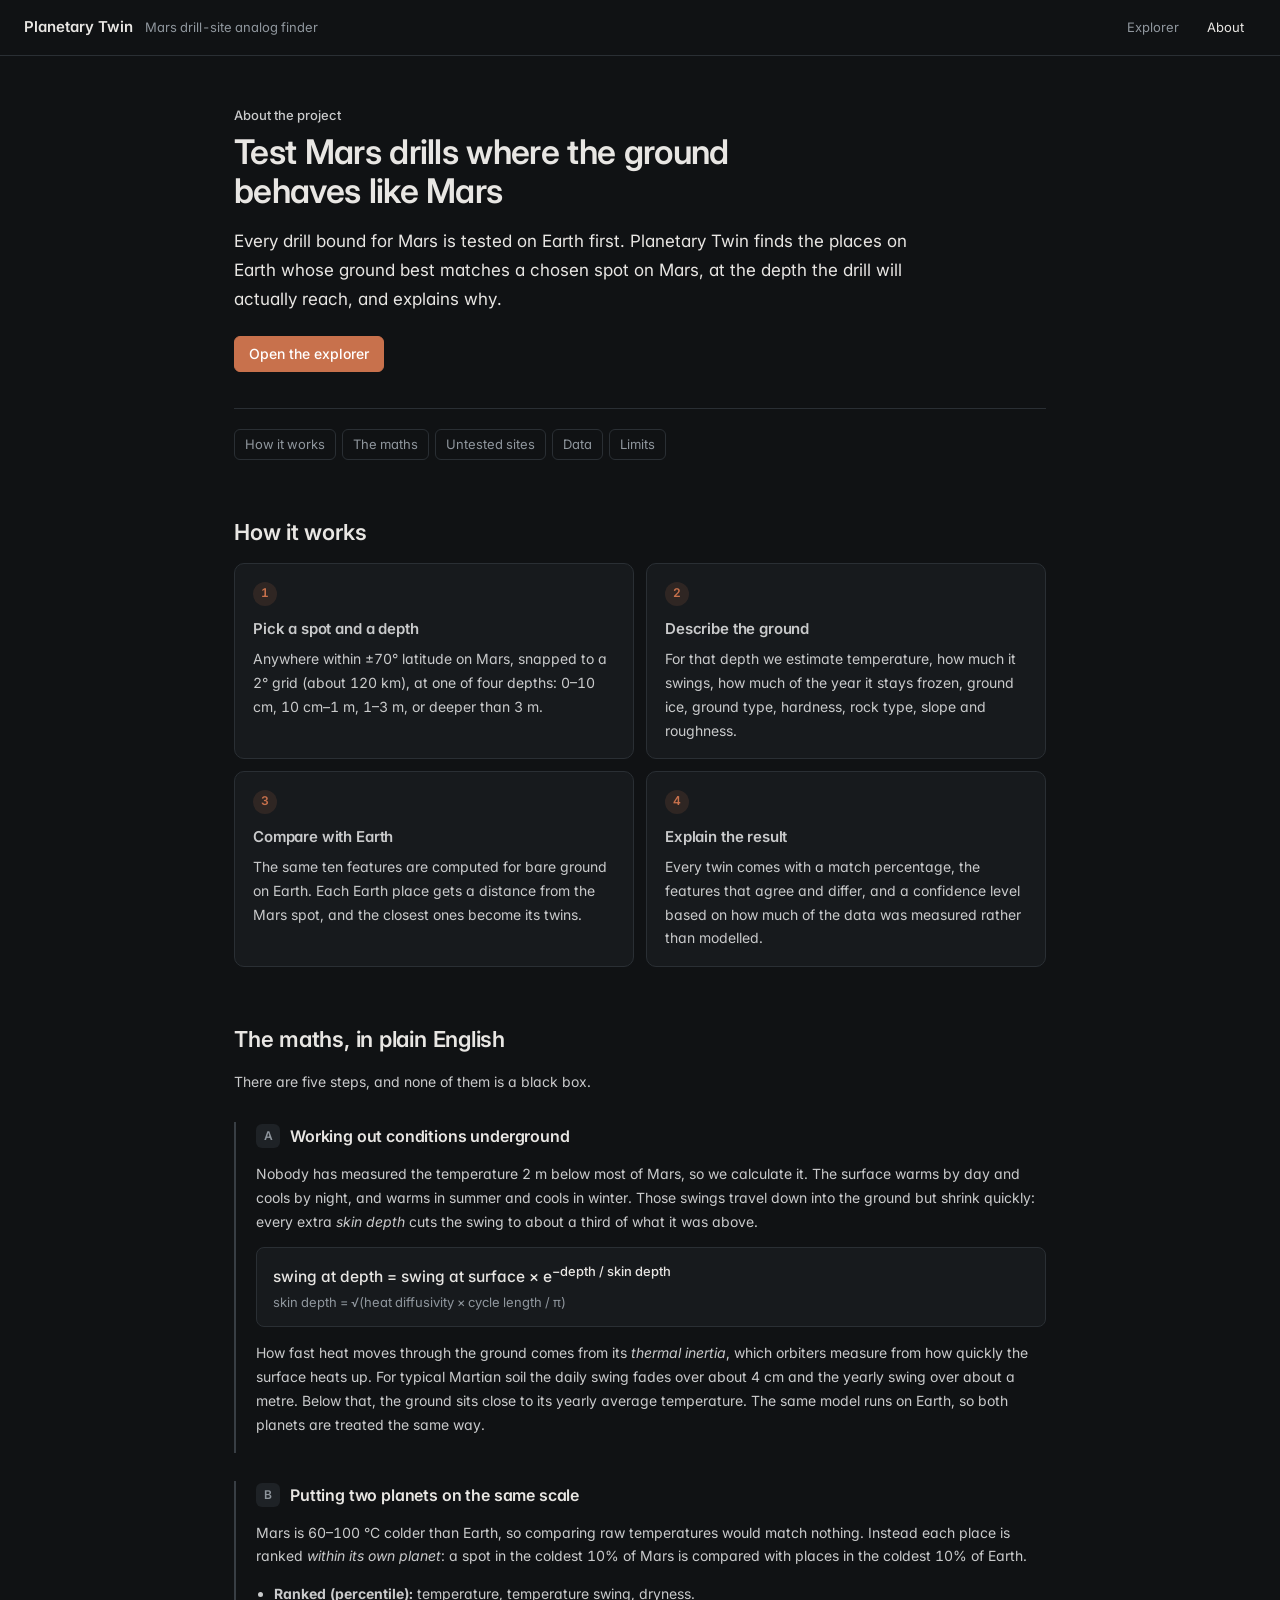
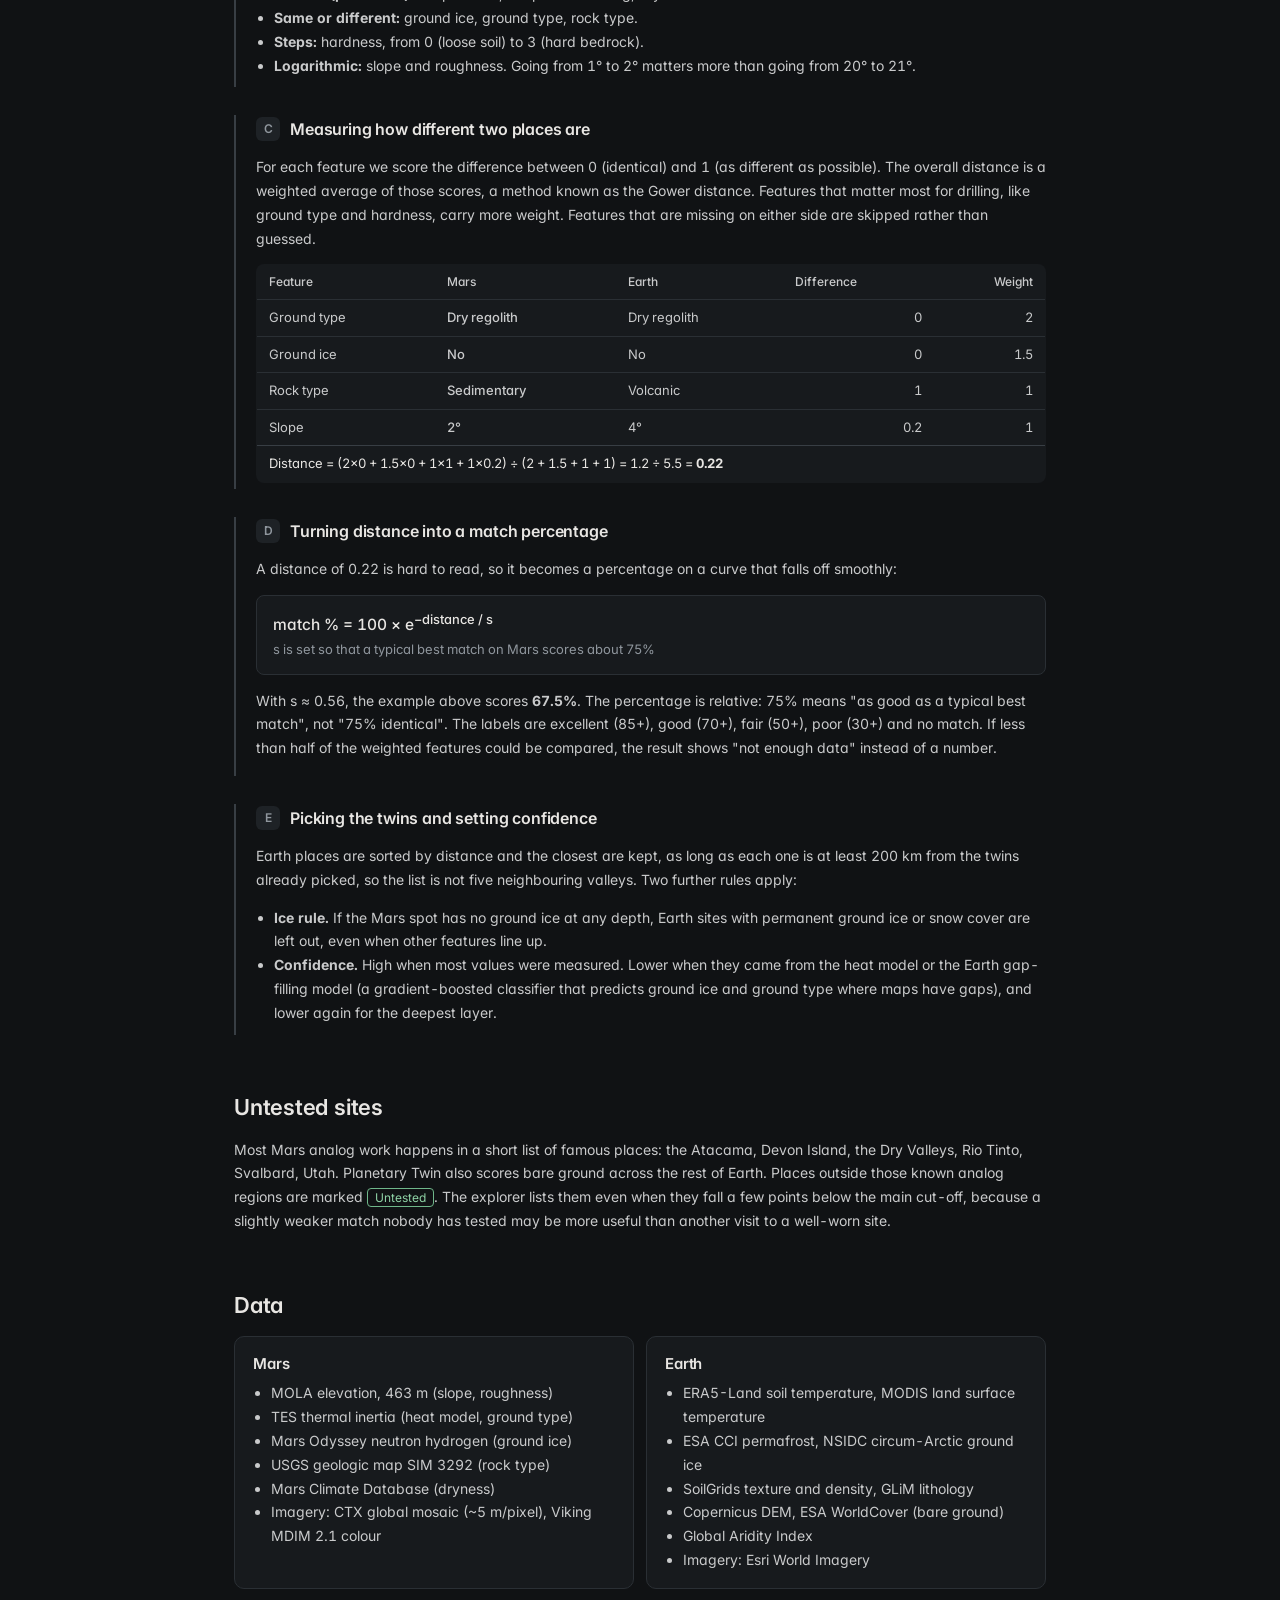
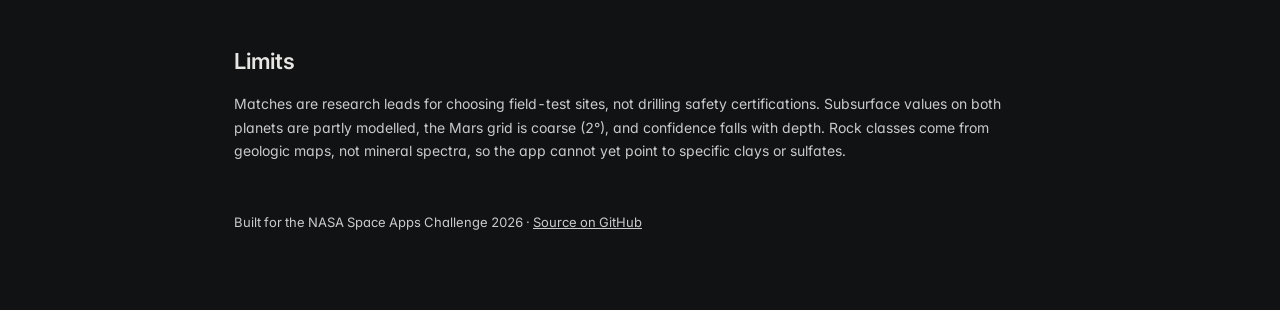
==== commit 9f5ec96f: "Web app redesign, untested Earth sites, ice rule and ground profile Web (web/): - New layout: match " ====
--- a/web/about.html
+++ b/web/about.html
@@ -3,45 +3,128 @@
 <head>
   <meta charset="utf-8" />
   <meta name="viewport" content="width=device-width, initial-scale=1" />
-  <meta name="theme-color" content="#090e1a" />
-  <title>About the Mission | PLANETARY TWIN</title>
+  <meta name="theme-color" content="#101214" />
+  <title>About · Planetary Twin</title>
   <link rel="preconnect" href="https://fonts.googleapis.com" />
-  <link rel="stylesheet" href="https://fonts.googleapis.com/css2?family=Space+Grotesk:wght@400;500;600;700&family=JetBrains+Mono:wght@400;500&family=DM+Mono:wght@400;500&family=DM+Sans:wght@400;500;600;700;800&display=swap" />
+  <link rel="preconnect" href="https://fonts.gstatic.com" crossorigin />
+  <link rel="stylesheet" href="https://fonts.googleapis.com/css2?family=Inter:wght@400;500;600;700&display=swap" />
   <link rel="stylesheet" href="./styles.css" />
 </head>
 <body>
-<header class="topbar">
-    <a class="identity" href="./index.html" aria-label="Planetary Twin home"><span class="mark">◉</span><span><strong>PLANETARY TWIN</strong><small>MARS DRILL-SITE ANALOG FINDER</small></span></a>
-    <div class="top-actions">
-      <a class="nav-about" href="./index.html">Explorer</a>
-      <a class="nav-about active" href="./about.html" aria-current="page">About</a>
-      <span class="pill"><span class="pulse"></span> NASA SPACE APPS 2026</span>
-      <a class="ghost-link" href="https://github.com/dominic-chw/SpaceApps2026" target="_blank" rel="noopener noreferrer">GitHub ↗</a>
-    </div>
+  <header class="topbar">
+    <a class="brand" href="./index.html"><strong>Planetary Twin</strong><span>Mars drill-site analog finder</span></a>
+    <nav><a href="./index.html">Explorer</a><a href="./about.html" aria-current="page">About</a></nav>
   </header>
-  <main class="shell">
-    <div class="eyebrow">THE PLANETARY TWIN MISSION</div>
-    <section class="about-intro">
-      <h1>From Mars to Earth.<br><em>One geological twin at a time.</em></h1>
-      <p>Understand how the Mars Drill-Site Analog Finder helps connect Martian terrain and subsurface conditions to potential Earth field-testing regions.</p>
-      <a class="about-return" href="./index.html">← Back to Mars Explorer</a>
+
+  <main class="about">
+    <section class="about-hero">
+      <p class="kicker">About the project</p>
+      <h1>Test Mars drills where the ground behaves like Mars</h1>
+      <p class="lede">Every drill bound for Mars is tested on Earth first. Planetary Twin finds the places on Earth whose ground best matches a chosen spot on Mars, at the depth the drill will actually reach, and explains why.</p>
+      <a class="btn" href="./index.html">Open the explorer</a>
     </section>
-    <section id="about" class="about-section about-standalone" aria-labelledby="about-title">
-      <div class="about-heading">
-        <div><div class="eyebrow">03 / BEHIND THE MISSION</div><h2 id="about-title">Why find Earth's twin for Mars?</h2></div>
-        <p>A Mars drill cannot be tested everywhere on Mars. Planetary Twin helps researchers identify places on Earth with comparable ground conditions, so they can investigate promising locations for field testing.</p>
+
+    <nav class="toc" aria-label="On this page">
+      <a href="#how">How it works</a><a href="#maths">The maths</a><a href="#untested">Untested sites</a><a href="#data">Data</a><a href="#limits">Limits</a>
+    </nav>
+
+    <section id="how">
+      <h2>How it works</h2>
+      <ol class="steps">
+        <li><span class="step-n">1</span><h3>Pick a spot and a depth</h3><p>Anywhere within ±70° latitude on Mars, snapped to a 2° grid (about 120 km), at one of four depths: 0–10 cm, 10 cm–1 m, 1–3 m, or deeper than 3 m.</p></li>
+        <li><span class="step-n">2</span><h3>Describe the ground</h3><p>For that depth we estimate temperature, how much it swings, how much of the year it stays frozen, ground ice, ground type, hardness, rock type, slope and roughness.</p></li>
+        <li><span class="step-n">3</span><h3>Compare with Earth</h3><p>The same ten features are computed for bare ground on Earth. Each Earth place gets a distance from the Mars spot, and the closest ones become its twins.</p></li>
+        <li><span class="step-n">4</span><h3>Explain the result</h3><p>Every twin comes with a match percentage, the features that agree and differ, and a confidence level based on how much of the data was measured rather than modelled.</p></li>
+      </ol>
+    </section>
+
+    <section id="maths">
+      <h2>The maths, in plain English</h2>
+      <p>There are five steps, and none of them is a black box.</p>
+
+      <div class="math">
+        <h3><span>A</span>Working out conditions underground</h3>
+        <p>Nobody has measured the temperature 2 m below most of Mars, so we calculate it. The surface warms by day and cools by night, and warms in summer and cools in winter. Those swings travel down into the ground but shrink quickly: every extra <em>skin depth</em> cuts the swing to about a third of what it was above.</p>
+        <div class="formula">swing at depth = swing at surface × e<sup>−depth / skin depth</sup><span>skin depth = √(heat diffusivity × cycle length / π)</span></div>
+        <p>How fast heat moves through the ground comes from its <em>thermal inertia</em>, which orbiters measure from how quickly the surface heats up. For typical Martian soil the daily swing fades over about 4 cm and the yearly swing over about a metre. Below that, the ground sits close to its yearly average temperature. The same model runs on Earth, so both planets are treated the same way.</p>
       </div>
-      <div class="about-cards">
-        <article class="about-card"><span class="about-index">01 / SELECT</span><div class="about-glyph" aria-hidden="true">◎</div><h3>Pick a spot on Mars</h3><p>Choose coordinates on the globe and select one of four depth bands, from surface skin (0–10 cm) to experimental deep drilling (&gt;3 m). The location snaps to a 2° grid.</p></article>
-        <article class="about-card"><span class="about-index">02 / COMPARE</span><div class="about-glyph" aria-hidden="true">≋</div><h3>Compare ground conditions</h3><p>The matching pipeline compares factors such as temperature, ice, ground class, hardness, rock type and terrain. Its default method is k-nearest neighbours (kNN).</p></article>
-        <article class="about-card"><span class="about-index">03 / EXPLORE</span><div class="about-glyph" aria-hidden="true">↗</div><h3>Explore Earth analogs</h3><p>See ranked Earth regions, match scores, key similarities and differences, and any available field-campaign references. Results depend on backend data availability.</p></article>
+
+      <div class="math">
+        <h3><span>B</span>Putting two planets on the same scale</h3>
+        <p>Mars is 60–100 °C colder than Earth, so comparing raw temperatures would match nothing. Instead each place is ranked <em>within its own planet</em>: a spot in the coldest 10% of Mars is compared with places in the coldest 10% of Earth.</p>
+        <ul>
+          <li><strong>Ranked (percentile):</strong> temperature, temperature swing, dryness.</li>
+          <li><strong>Same or different:</strong> ground ice, ground type, rock type.</li>
+          <li><strong>Steps:</strong> hardness, from 0 (loose soil) to 3 (hard bedrock).</li>
+          <li><strong>Logarithmic:</strong> slope and roughness. Going from 1° to 2° matters more than going from 20° to 21°.</li>
+        </ul>
       </div>
-      <div class="about-bottom">
-        <div><span class="about-kicker">BUILT FOR RESEARCH</span><strong>NASA Space Apps Challenge 2026</strong><p>Planetary Twin is a collaborative Mars drill-site analog finder.</p></div>
-        <div class="about-disclaimer"><span class="about-kicker">SCIENTIFIC TRANSPARENCY</span><p>Matches are <strong>research leads, not drilling safety certifications.</strong> Deeper subsurface estimates may be modelled or predicted; synthetic demo outputs are labelled as such.</p></div>
+
+      <div class="math">
+        <h3><span>C</span>Measuring how different two places are</h3>
+        <p>For each feature we score the difference between 0 (identical) and 1 (as different as possible). The overall distance is a weighted average of those scores, a method known as the Gower distance. Features that matter most for drilling, like ground type and hardness, carry more weight. Features that are missing on either side are skipped rather than guessed.</p>
+        <table class="example">
+          <thead><tr><th>Feature</th><th>Mars</th><th>Earth</th><th>Difference</th><th>Weight</th></tr></thead>
+          <tbody>
+            <tr><td>Ground type</td><td>Dry regolith</td><td>Dry regolith</td><td>0</td><td>2</td></tr>
+            <tr><td>Ground ice</td><td>No</td><td>No</td><td>0</td><td>1.5</td></tr>
+            <tr><td>Rock type</td><td>Sedimentary</td><td>Volcanic</td><td>1</td><td>1</td></tr>
+            <tr><td>Slope</td><td>2°</td><td>4°</td><td>0.2</td><td>1</td></tr>
+          </tbody>
+          <tfoot><tr><td colspan="5">Distance = (2×0 + 1.5×0 + 1×1 + 1×0.2) ÷ (2 + 1.5 + 1 + 1) = 1.2 ÷ 5.5 = <strong>0.22</strong></td></tr></tfoot>
+        </table>
+      </div>
+
+      <div class="math">
+        <h3><span>D</span>Turning distance into a match percentage</h3>
+        <p>A distance of 0.22 is hard to read, so it becomes a percentage on a curve that falls off smoothly:</p>
+        <div class="formula">match % = 100 × e<sup>−distance / s</sup><span>s is set so that a typical best match on Mars scores about 75%</span></div>
+        <p>With s ≈ 0.56, the example above scores <strong>67.5%</strong>. The percentage is relative: 75% means "as good as a typical best match", not "75% identical". The labels are excellent (85+), good (70+), fair (50+), poor (30+) and no match. If less than half of the weighted features could be compared, the result shows "not enough data" instead of a number.</p>
+      </div>
+
+      <div class="math">
+        <h3><span>E</span>Picking the twins and setting confidence</h3>
+        <p>Earth places are sorted by distance and the closest are kept, as long as each one is at least 200 km from the twins already picked, so the list is not five neighbouring valleys. Two further rules apply:</p>
+        <ul>
+          <li><strong>Ice rule.</strong> If the Mars spot has no ground ice at any depth, Earth sites with permanent ground ice or snow cover are left out, even when other features line up.</li>
+          <li><strong>Confidence.</strong> High when most values were measured. Lower when they came from the heat model or the Earth gap-filling model (a gradient-boosted classifier that predicts ground ice and ground type where maps have gaps), and lower again for the deepest layer.</li>
+        </ul>
       </div>
     </section>
+
+    <section id="untested">
+      <h2>Untested sites</h2>
+      <p>Most Mars analog work happens in a short list of famous places: the Atacama, Devon Island, the Dry Valleys, Rio Tinto, Svalbard, Utah. Planetary Twin also scores bare ground across the rest of Earth. Places outside those known analog regions are marked <span class="inline-tag">Untested</span>. The explorer lists them even when they fall a few points below the main cut-off, because a slightly weaker match nobody has tested may be more useful than another visit to a well-worn site.</p>
+    </section>
+
+    <section id="data">
+      <h2>Data</h2>
+      <div class="data-grid">
+        <div><h3>Mars</h3><ul>
+          <li>MOLA elevation, 463 m (slope, roughness)</li>
+          <li>TES thermal inertia (heat model, ground type)</li>
+          <li>Mars Odyssey neutron hydrogen (ground ice)</li>
+          <li>USGS geologic map SIM 3292 (rock type)</li>
+          <li>Mars Climate Database (dryness)</li>
+          <li>Imagery: CTX global mosaic (~5 m/pixel), Viking MDIM 2.1 colour</li>
+        </ul></div>
+        <div><h3>Earth</h3><ul>
+          <li>ERA5-Land soil temperature, MODIS land surface temperature</li>
+          <li>ESA CCI permafrost, NSIDC circum-Arctic ground ice</li>
+          <li>SoilGrids texture and density, GLiM lithology</li>
+          <li>Copernicus DEM, ESA WorldCover (bare ground)</li>
+          <li>Global Aridity Index</li>
+          <li>Imagery: Esri World Imagery</li>
+        </ul></div>
+      </div>
+    </section>
+
+    <section id="limits">
+      <h2>Limits</h2>
+      <p>Matches are research leads for choosing field-test sites, not drilling safety certifications. Subsurface values on both planets are partly modelled, the Mars grid is coarse (2°), and confidence falls with depth. Rock classes come from geologic maps, not mineral spectra, so the app cannot yet point to specific clays or sulfates.</p>
+    </section>
+
+    <p class="about-foot muted">Built for the NASA Space Apps Challenge 2026 · <a href="https://github.com/dominic-chw/SpaceApps2026" target="_blank" rel="noopener noreferrer">Source on GitHub</a></p>
   </main>
-  <footer><span>PLANETARY TWIN / NASA SPACE APPS 2026</span><span>Earth analogs are research leads, not drill safety certifications.</span></footer>
 </body>
 </html>
--- a/web/styles.css
+++ b/web/styles.css
@@ -1,171 +1,391 @@
-:root{font-family:'DM Sans',system-ui,sans-serif;color:#edf1f8;background:#090e1a;font-synthesis:none}*{box-sizing:border-box}body{margin:0;background:radial-gradient(circle at 85% 3%,#1c1d31 0%,transparent 30%),#090e1a;min-height:100vh}button,input,select{font:inherit}button{cursor:pointer}button:disabled{cursor:not-allowed;opacity:.5}.topbar{height:79px;padding:0 max(30px,calc((100vw - 1390px)/2));border-bottom:1px solid #273042;display:flex;align-items:center;justify-content:space-between;background:#0b101cbf}.identity{display:flex;align-items:center;gap:12px;color:inherit;text-decoration:none}.mark{height:40px;width:40px;background:#db684b;color:#121622;display:grid;place-items:center;border-radius:12px;font-size:30px}.identity strong{font-size:15px;letter-spacing:.11em;display:block}.identity small{display:block;margin-top:3px;letter-spacing:.15em;font:9px 'DM Mono',monospace;color:#8090a6}.top-actions{display:flex;align-items:center;gap:28px}.pill,.ghost-link{font:10px 'DM Mono',monospace;letter-spacing:.1em}.pill{padding:11px 15px;border:1px solid #334052;border-radius:999px;color:#b7c0cc}.pulse,.live-dot{display:inline-block;width:6px;height:6px;background:#d66a49;border-radius:50%;margin-right:8px;box-shadow:0 0 12px #d66a49}.ghost-link{color:#cbd4e0;text-decoration:none}.shell{max-width:1390px;margin:auto;padding:50px 30px 80px}.intro{display:flex;justify-content:space-between;gap:40px;align-items:flex-end;margin-bottom:34px}.eyebrow,.tiny-indicator,.step-number,.field-label,.field-help,.micro,.map-footer,.map-overlay,.depth-labels,.metric-tag,.count,.map-caption,.data-sources{font-family:'DM Mono',monospace}.eyebrow{color:#d77a61;font-size:10px;letter-spacing:.17em;font-weight:500}.intro h1{font-size:clamp(38px,4.2vw,62px);line-height:1.07;letter-spacing:-.05em;margin:15px 0 16px;font-weight:700}.intro h1 em{color:#dd8166;font-style:normal}.intro p{max-width:585px;line-height:1.75;margin:0;color:#9aa9bd;font-size:14px}.intro-meta{display:grid;gap:13px;min-width:175px;padding-bottom:8px}.intro-meta div{display:flex;justify-content:space-between;gap:30px;border-bottom:1px solid #293449;padding-bottom:9px}.intro-meta span{color:#77869a;font:9px 'DM Mono',monospace}.intro-meta strong{font:10px 'DM Mono',monospace;color:#e1e7f0;text-align:right}.panel{border:1px solid #2c3547;border-radius:13px;background:#101725;overflow:hidden}.workspace{display:grid;grid-template-columns:minmax(0,1.75fr) minmax(305px,1fr);gap:20px}.map-panel{min-width:0}.section-head{padding:24px 25px;display:flex;align-items:center;justify-content:space-between;gap:12px}.section-head h2,.section-head h3{margin:8px 0 0;font-size:19px;font-weight:600;letter-spacing:-.025em}.section-head h3{font-size:17px}.tiny-indicator,.step-number{font-size:9px;letter-spacing:.11em;color:#8393a9}.mars-stage{height:425px;position:relative;overflow:hidden;background:#43271f}#mars-canvas{display:block;width:100%;height:100%;cursor:crosshair;outline-offset:-4px}.map-vignette{position:absolute;inset:0;pointer-events:none;box-shadow:inset 0 0 90px 14px #100f19a6;background:linear-gradient(to bottom,#150f101c,transparent 22%,transparent 70%,#100f1980)}.map-crosshair{position:absolute;width:30px;height:30px;border:1px solid #fff;border-radius:50%;pointer-events:none;left:71.52%;top:39.78%;transform:translate(-50%,-50%);box-shadow:0 0 0 8px #f5b18a1c,0 0 20px #fff4}.map-crosshair:before,.map-crosshair:after{content:'';position:absolute;background:#fff}.map-crosshair:before{width:42px;height:1px;left:-7px;top:14px}.map-crosshair:after{height:42px;width:1px;top:-7px;left:14px}.map-crosshair span{position:absolute;inset:10px;border-radius:50%;background:#fff}.map-corner{position:absolute;color:#d7c0ad;font:9px 'DM Mono',monospace;pointer-events:none;text-shadow:0 1px 4px #111}.north{left:13px;top:12px}.south{left:13px;bottom:44px}.west{right:13px;top:12px}.east{right:13px;bottom:44px}.map-overlay{position:absolute;bottom:14px;left:16px;color:#f3e3d5;font-size:10px;letter-spacing:.06em;pointer-events:none}.sep{color:#ae9686;margin:0 9px}.map-footer{display:flex;justify-content:space-between;gap:12px;padding:16px 25px;font-size:10px;color:#8491a4}.coord-readout{color:#f4c1a9}.control-panel{padding:0 23px 23px}.control-panel .section-head{padding:24px 0 29px}.field-label{display:flex;justify-content:space-between;margin:0 0 12px;font-size:10px;letter-spacing:.09em;color:#d7e0ee}.field-label span{color:#8291a5}.coordinate-fields{display:grid;grid-template-columns:1fr 1fr;gap:11px}.coordinate-fields label{display:block;font-size:11px;color:#96a5b8;margin:0 0 9px}.coordinate-fields input,.control-panel select{background:#0b121f;border:1px solid #344154;border-radius:7px;color:#edf1f8;width:100%;padding:12px;outline:none}.coordinate-fields input:focus,.control-panel select:focus{border-color:#e58f74}.field-help{font-size:10px;color:#76869d;line-height:1.6;margin:12px 0 0}.divider{height:1px;background:#2b3548;margin:24px 0}.range{width:100%;accent-color:#dc775a;margin:10px 0 14px}.depth-labels{display:flex;justify-content:space-between;color:#8291a5;font-size:9px}.depth-info{display:flex;justify-content:space-between;gap:10px;margin-top:24px;align-items:baseline}.depth-info span{font-weight:700}.depth-info small{color:#9aadc2}.control-panel select{font-size:12px}.primary{margin-top:23px;background:#df795b;color:#161824;border:0;border-radius:8px;width:100%;padding:16px 17px;display:flex;align-items:center;justify-content:space-between;font-weight:800;font-size:12px;letter-spacing:.07em}.primary:hover{background:#f28b6e}.micro{text-align:center;font-size:10px;color:#67778e;margin:14px 0 0}.notice{margin:0 0 22px;padding:15px 18px;border:1px solid #654737;border-radius:9px;background:#2d211d;color:#f1bb9e;line-height:1.6;font-size:12px}.notice.error{border-color:#88484d;background:#351b28;color:#fac8c9}.notice.success{border-color:#47695f;background:#16312f;color:#bbebd8}.results-header{display:flex;align-items:end;justify-content:space-between;gap:16px;margin:55px 0 21px}.results-header h2{font-size:28px;letter-spacing:-.04em;margin:9px 0}.results-header p{font-size:13px;margin:0;color:#8899ae}.result-actions{display:flex;align-items:center;gap:10px}.metric-tag,.secondary{border:1px solid #344154;background:#111a2a;color:#adc0d6;padding:12px 15px;border-radius:7px;font-size:10px;letter-spacing:.05em}.secondary{color:#e0e8f3}.results-layout{display:grid;grid-template-columns:1fr 1fr;gap:20px}.matches-panel,.detail-panel{min-height:350px}.count{font-size:10px;color:#a7b8cb}.matches{padding:0 19px 19px;display:grid;gap:10px}.match-card{width:100%;background:#131c2c;border:1px solid #303d50;border-radius:10px;padding:19px;text-align:left;color:inherit;display:grid;grid-template-columns:42px 1fr auto;gap:15px;align-items:center;transition:.2s}.match-card:hover,.match-card.active{border-color:#d47d61;background:#202434}.rank{width:39px;height:39px;border:1px solid #455061;border-radius:9px;display:grid;place-items:center;font:13px 'DM Mono',monospace;color:#d8a38b}.match-body strong{font-size:15px;display:block;margin-bottom:7px}.match-body small{font-size:11px;color:#8595a9}.score{text-align:right}.score strong{font-size:24px;color:#e0ae91}.score span{display:block;font:9px 'DM Mono',monospace;color:#8293a8;margin-top:4px}.empty-state{min-height:220px;display:flex;align-items:center;justify-content:center;flex-direction:column;text-align:center;color:#8d9aaf;padding:20px}.empty-state strong{color:#ced8e8;margin-top:14px;font-size:14px}.empty-state p{max-width:330px;font-size:12px;line-height:1.6}.empty-symbol{font-size:40px;color:#bc7864}.empty-state.compact{min-height:175px}.detail-body{padding:0 24px 22px}.detail-top{display:flex;gap:14px;align-items:start;justify-content:space-between}.detail-top h4{font-size:21px;letter-spacing:-.03em;margin:5px 0}.detail-top p{color:#8a9bb1;font-size:12px;margin:8px 0}.confidence{padding:8px 10px;background:#263344;border-radius:6px;color:#d3ddec;font:10px 'DM Mono',monospace;white-space:nowrap}.detail-columns{display:grid;grid-template-columns:1fr 1fr;gap:20px;margin-top:18px}.detail-columns h5,.conditions h5{font:10px 'DM Mono',monospace;letter-spacing:.06em;margin:0 0 13px;color:#c5d0de}.detail-columns ul{list-style:none;margin:0;padding:0;display:grid;gap:10px}.detail-columns li{color:#a8b8cc;font-size:12px;line-height:1.45}.detail-columns li:before{content:'●';font-size:7px;margin-right:8px;color:#78bfa3}.detail-columns .different li:before{color:#db9278}.conditions{margin-top:20px}.conditions table{width:100%;border-collapse:collapse;font-size:11px}.conditions th{text-align:left;color:#8291a5;font-weight:500}.conditions td,.conditions th{padding:10px 7px;border-bottom:1px solid #2c3748}.conditions td{color:#d8e1ec}.conditions td small{display:block;color:#8a9ba9;margin-top:3px}.campaigns{margin-top:19px;padding:15px;border:1px solid #394256;border-radius:8px;background:#151e2e}.campaigns h5{margin:0 0 8px;font-size:11px}.campaigns p{margin:5px 0;font-size:11px;color:#a9b8cb}.campaigns a{color:#e6a98e}.lower-grid{display:grid;grid-template-columns:1.25fr 1fr;gap:20px;margin-top:20px}.earth-map{min-height:286px;margin:0 20px;background:#0a111d;border:1px solid #273447;border-radius:9px;overflow:hidden;position:relative}.earth-map svg{display:block;width:100%;height:auto;min-height:270px}.earth-map .pin{cursor:pointer;outline:none}.earth-map .pin:hover circle,.earth-map .pin:focus circle{fill:#fff}.map-caption{margin:12px 22px 20px;color:#8290a3;font-size:10px}.validation-content{padding:0 25px 15px}.stats{display:grid;grid-template-columns:1fr 1fr;gap:12px}.stat{border:1px solid #334052;border-radius:9px;padding:15px}.stat strong{font-size:25px;display:block;color:#e9a58b}.stat span{font:10px 'DM Mono',monospace;color:#8f9db0;display:block;margin-top:9px;line-height:1.5}.validation-panel>.divider{margin:9px 25px 16px}.muted{font-size:11px;color:#8798ae;line-height:1.7;padding:0 25px 23px;margin:0}.advanced{margin-top:20px;padding:0 25px 24px}.advanced summary{padding:20px 0;display:flex;justify-content:space-between;cursor:pointer;list-style:none}.advanced summary::-webkit-details-marker{display:none}.advanced summary strong{display:block;margin-top:8px}.advanced p{max-width:850px;font-size:12px;color:#98aabf;line-height:1.7}.data-sources{color:#879ab1;font-size:10px;line-height:2;margin-top:20px}.data-sources code{color:#d9a28c}.weights-panel{display:flex;flex-wrap:wrap;gap:8px}.weight-chip{border:1px solid #3a4352;background:#151d2c;border-radius:6px;padding:9px 11px;font:11px 'DM Mono',monospace;color:#c6d3e3}footer{max-width:1390px;margin:0 auto;padding:23px 30px;display:flex;justify-content:space-between;gap:12px;border-top:1px solid #273042;font:10px 'DM Mono',monospace;color:#718298;letter-spacing:.05em}@media(max-width:990px){.workspace,.results-layout,.lower-grid{grid-template-columns:1fr}.intro-meta{display:none}.mars-stage{height:360px}}@media(max-width:550px){.shell{padding:30px 15px 55px}.topbar{padding:0 16px;height:70px}.top-actions .pill{display:none}.intro h1{font-size:39px}.section-head{padding:20px 17px}.mars-stage{height:280px}.control-panel{padding:0 17px 20px}.results-header{align-items:start;flex-direction:column}.result-actions{width:100%}.match-card{grid-template-columns:32px 1fr auto;gap:9px;padding:12px}.match-body strong{font-size:13px}.score strong{font-size:19px}footer{flex-direction:column;padding:20px 15px}.map-footer{font-size:8px;padding:12px}}
-
-/* Mars globe explorer: scoped frontend-only presentation. */
-.mars-stage{background:#070d19;}
-#mars-canvas{cursor:grab;touch-action:none;}
-#mars-canvas:active{cursor:grabbing;}
-.map-vignette{box-shadow:inset 0 0 70px #070d19a6;background:linear-gradient(to bottom,#060b1711,transparent 30%,transparent 75%,#060b1770)}
-.globe-tip{position:absolute;right:14px;top:13px;color:#bdc6d8;font:9px 'DM Mono',monospace;letter-spacing:.09em;pointer-events:none;text-shadow:0 1px 4px #060915}
-.globe-tip span{color:#df8c6a;padding:0 4px}
-@media(max-width:680px){.globe-tip{left:12px;right:auto;font-size:8px}.mars-stage{height:340px}.map-overlay{font-size:8px}}
-
-
-/* About the mission: frontend-only informational section. */
-.nav-about{color:#d6deea;text-decoration:none;font:11px 'DM Mono',monospace;letter-spacing:.06em;border-bottom:1px solid transparent;padding:9px 0}
-.nav-about:hover,.nav-about:focus-visible{color:#f1ad91;border-bottom-color:#f1ad91}
-.about-section{margin-top:56px;scroll-margin-top:30px}
-.about-heading{display:grid;grid-template-columns:minmax(0,1.1fr) minmax(260px,.9fr);align-items:end;gap:48px;margin-bottom:24px}
-.about-heading h2{font-size:clamp(27px,3vw,39px);letter-spacing:-.045em;line-height:1.12;margin:12px 0 0;max-width:550px}
-.about-heading>p{font-size:13px;line-height:1.8;color:#a0aec1;margin:0;max-width:480px}
-.about-cards{display:grid;grid-template-columns:repeat(3,minmax(0,1fr));gap:16px}
-.about-card{min-width:0;border:1px solid #2c3547;background:linear-gradient(145deg,#172031,#101725 70%);border-radius:13px;padding:25px;position:relative;overflow:hidden}
-.about-card:before{content:'';position:absolute;top:0;left:0;width:90px;height:2px;background:#df8b6c}
-.about-index,.about-kicker{font:10px 'DM Mono',monospace;letter-spacing:.12em;color:#d7947c}
-.about-glyph{display:grid;place-items:center;margin-top:30px;width:48px;height:48px;border-radius:13px;border:1px solid #61473f;color:#f3ae8c;background:#2d2427;font-size:27px;line-height:1}
-.about-card h3{font-size:18px;letter-spacing:-.02em;font-weight:600;margin:20px 0 9px}
-.about-card p,.about-bottom p{font-size:12px;line-height:1.8;color:#98aabe;margin:0}
-.about-bottom{display:grid;grid-template-columns:1fr 1fr;gap:25px;margin-top:16px;padding:23px 26px;border-radius:12px;border:1px solid #343b4c;background:#111827}
-.about-bottom strong{display:block;font-size:15px;margin:8px 0 6px;color:#eef1f7}
-.about-disclaimer{border-left:1px solid #384054;padding-left:25px}
-.about-disclaimer p{margin-top:9px}
-.about-disclaimer strong{color:#e4b79f;font-weight:600}
-@media(max-width:850px){.about-heading{grid-template-columns:1fr;gap:12px}.about-cards{grid-template-columns:1fr}.about-glyph{margin-top:18px}.about-bottom{grid-template-columns:1fr}.about-disclaimer{border-left:0;border-top:1px solid #384054;padding:18px 0 0}}
-@media(max-width:550px){.top-actions{gap:14px}.nav-about{font-size:10px}.about-section{margin-top:42px}.about-card{padding:20px}.about-bottom{padding:20px}}
-
-/* Dedicated About tab. No effect on the Mars explorer scripts. */
-.nav-about.active{color:#f1ad91;border-bottom-color:#f1ad91}
-.about-intro{padding:16px 0 0;max-width:820px}
-.about-intro h1{font-size:clamp(38px,5vw,65px);line-height:1.1;letter-spacing:-.045em;margin:0 0 18px}
-.about-intro h1 em{color:#e9a68c;font-style:normal}
-.about-intro>p{font-size:14px;line-height:1.8;color:#a8b9ca;max-width:670px}
-.about-return{display:inline-flex;align-items:center;margin-top:14px;color:#e9a68c;text-decoration:none;font-size:12px;border:1px solid #5b423e;border-radius:8px;padding:11px 15px}
-.about-return:hover,.about-return:focus-visible{background:#2b2329;color:#ffd5bd}
-.about-standalone{margin-top:54px}
-body{color:#edf1f8;font-family:"DM Sans",system-ui,sans-serif}
-
-/* ===== Visual refresh (style only; all ids/classes used by scripts unchanged) ===== */
-:root{--pt-bg:#07090f;--pt-panel:rgba(20,24,36,.62);--pt-line:rgba(255,255,255,.08);--pt-line-2:rgba(255,255,255,.14);--pt-text:#eef1f7;--pt-dim:#8d97ab;--pt-accent:#ff7a52;--pt-accent-2:#ffb38a;--pt-good:#6fd3a8;--pt-glow:0 0 0 1px rgba(255,122,82,.35),0 20px 60px -20px rgba(255,122,82,.45)}
-body{font-family:"Space Grotesk","DM Sans",system-ui,sans-serif;color:var(--pt-text);background:
- radial-gradient(1200px 600px at 80% -10%,rgba(255,122,82,.16),transparent 60%),
- radial-gradient(900px 500px at -10% 30%,rgba(90,120,255,.08),transparent 60%),var(--pt-bg)}
-body:before{content:"";position:fixed;inset:0;pointer-events:none;z-index:0;opacity:.5;background-image:radial-gradient(rgba(255,255,255,.5) 1px,transparent 1px);background-size:3px 3px;mask-image:radial-gradient(circle at 50% 0,#000,transparent 70%);opacity:.04}
-.topbar,.shell,footer{position:relative;z-index:1}
-.eyebrow,.tiny-indicator,.step-number,.field-label,.field-help,.micro,.map-footer,.map-overlay,.depth-labels,.metric-tag,.count,.map-caption,.data-sources,.pill,.ghost-link,.identity small{font-family:"JetBrains Mono","DM Mono",monospace}
-.topbar{position:sticky;top:0;z-index:20;height:68px;backdrop-filter:blur(14px) saturate(140%);background:rgba(7,9,15,.7);border-bottom:1px solid var(--pt-line)}
-.mark{background:linear-gradient(135deg,var(--pt-accent),#c2412a);color:#fff;border-radius:50%;width:36px;height:36px;font-size:22px;box-shadow:0 0 24px rgba(255,122,82,.5)}
-.identity strong{letter-spacing:.18em;font-size:14px}
-.nav-about{color:var(--pt-dim);text-decoration:none;font-size:13px;padding:8px 14px;border-radius:999px;transition:.2s}
-.nav-about:hover{color:var(--pt-text);background:rgba(255,255,255,.05)}
-.nav-about.active{color:var(--pt-text);background:rgba(255,122,82,.14);border:0;text-decoration:none}
-.pill{border-color:var(--pt-line-2);background:rgba(255,255,255,.03)}
-.ghost-link{padding:8px 14px;border:1px solid var(--pt-line-2);border-radius:999px;transition:.2s}
-.ghost-link:hover{border-color:var(--pt-accent);color:var(--pt-accent-2)}
-.shell{padding-top:72px}
-.eyebrow{color:var(--pt-accent);letter-spacing:.22em}
-.intro{margin-bottom:48px}
-.intro h1,.about-intro h1{font-size:clamp(44px,5.4vw,84px);line-height:.98;letter-spacing:-.045em;font-weight:600}
-.intro h1 em,.about-intro h1 em{font-style:normal;background:linear-gradient(90deg,var(--pt-accent),var(--pt-accent-2));-webkit-background-clip:text;background-clip:text;color:transparent}
-.intro p{font-size:16px;color:var(--pt-dim)}
-.intro-meta{min-width:240px;padding:18px 20px;border:1px solid var(--pt-line);border-radius:16px;background:var(--pt-panel);backdrop-filter:blur(10px)}
-.intro-meta div{border-color:var(--pt-line)}.intro-meta div:last-child{border:0;padding-bottom:0}
-.intro-meta strong{color:var(--pt-accent-2)}
-.panel{background:var(--pt-panel);border:1px solid var(--pt-line);border-radius:20px;backdrop-filter:blur(12px);box-shadow:0 1px 0 rgba(255,255,255,.04) inset,0 30px 60px -30px rgba(0,0,0,.6)}
-.workspace,.results-layout,.lower-grid{gap:24px}
-.section-head h2,.section-head h3{font-weight:600;letter-spacing:-.02em;color:var(--pt-text)}
-.mars-stage{height:480px;background:radial-gradient(circle at 50% 50%,#1a1220,#07090f 70%);margin:0 14px;border-radius:14px}
-.map-footer{padding:16px 25px 20px}
-.coord-readout{color:var(--pt-accent-2);background:rgba(255,122,82,.1);padding:4px 10px;border-radius:999px}
-.coordinate-fields input,.control-panel select{background:rgba(0,0,0,.35);border:1px solid var(--pt-line-2);border-radius:12px;padding:14px;transition:.2s}
-.coordinate-fields input:focus,.control-panel select:focus{border-color:var(--pt-accent);box-shadow:0 0 0 4px rgba(255,122,82,.15)}
-.divider{background:var(--pt-line)}
-.range{accent-color:var(--pt-accent)}
-.depth-info{padding:14px 16px;border-radius:12px;background:rgba(255,255,255,.03);border:1px solid var(--pt-line)}
-.depth-info span{color:var(--pt-text)}
-.primary{background:linear-gradient(135deg,var(--pt-accent),#e2552f);color:#fff;border-radius:14px;padding:18px 20px;box-shadow:var(--pt-glow);transition:transform .15s,filter .2s}
-.primary:hover{background:linear-gradient(135deg,var(--pt-accent),#e2552f);filter:brightness(1.1);transform:translateY(-1px)}
-.secondary,.metric-tag{border-radius:999px;border-color:var(--pt-line-2);background:rgba(255,255,255,.03)}
-.secondary:not(:disabled):hover{border-color:var(--pt-accent);color:var(--pt-accent-2)}
-.results-header{margin-top:80px}
-.results-header h2{font-size:40px;font-weight:600;letter-spacing:-.035em}
-.match-card{background:rgba(255,255,255,.025);border:1px solid var(--pt-line);border-radius:14px}
-.match-card:hover,.match-card.active{background:rgba(255,122,82,.07);border-color:rgba(255,122,82,.5);transform:translateX(3px)}
-.rank{border-radius:50%;border-color:var(--pt-line-2);color:var(--pt-accent-2)}
-.score strong{color:var(--pt-accent-2);font-weight:600}
-.empty-symbol{color:var(--pt-accent);opacity:.8}
-.empty-state strong{color:var(--pt-text)}
-.detail-columns li:before{color:var(--pt-good)}
-.campaigns,.stat{border-radius:14px;border-color:var(--pt-line);background:rgba(255,255,255,.025)}
-.stat strong{color:var(--pt-accent-2)}
-.earth-map{border-radius:14px;border-color:var(--pt-line);background:rgba(0,0,0,.3)}
-.notice{border-radius:14px}
-.advanced{margin-top:24px}
-.about-card{border-radius:20px;background:var(--pt-panel);border-color:var(--pt-line);transition:.25s}
-.about-card:hover{transform:translateY(-4px);border-color:rgba(255,122,82,.4)}
-.about-return{border-radius:999px}
-footer{border-top:1px solid var(--pt-line);color:var(--pt-dim)}
-@media (max-width:900px){.topbar{padding:0 18px}.pill{display:none}.shell{padding:40px 18px 60px}.mars-stage{height:360px}}
-
-/* ===== Globe interaction feedback ===== */
-#mars-canvas{cursor:grab;transition:filter .3s}
-.mars-stage.is-over-globe #mars-canvas{cursor:crosshair}
-.mars-stage.is-dragging #mars-canvas{cursor:grabbing;filter:saturate(1.15) brightness(1.05)}
-.mars-stage,.earth-stage{transition:box-shadow .3s}
-.mars-stage.is-dragging{box-shadow:0 0 0 1px rgba(255,122,82,.5),0 0 40px -10px rgba(255,122,82,.6)}
-.mars-stage .globe-tip{transition:opacity .3s}
-.mars-stage.is-dragging .globe-tip,.mars-stage.is-over-globe .globe-tip{opacity:.25}
-#mars-canvas:focus-visible{outline:2px solid var(--pt-accent)}
-.earth-stage{position:relative;height:420px;margin:0 20px 16px;border-radius:14px;overflow:hidden;border:1px solid var(--pt-line);background:#05070e}
-#earth-canvas{display:block;width:100%;height:100%;cursor:grab}
-.earth-stage.is-dragging #earth-canvas{cursor:grabbing}
-.earth-stage.is-over-pin #earth-canvas{cursor:pointer}
-.earth-stage.is-dragging{box-shadow:0 0 0 1px rgba(120,180,255,.5),0 0 40px -10px rgba(90,160,255,.6)}
-.earth-stage.flying{box-shadow:0 0 0 1px rgba(255,122,82,.6),0 0 60px -10px rgba(255,122,82,.5)}
-.earth-stage.flying:after{content:"";position:absolute;inset:0;pointer-events:none;background:linear-gradient(180deg,transparent,rgba(255,122,82,.18) 50%,transparent);background-size:100% 40%;background-repeat:no-repeat;animation:pt-scan 1.2s linear infinite}
-@keyframes pt-scan{from{background-position:0 -40%}to{background-position:0 140%}}
-.earth-hud{position:absolute;left:14px;top:14px;display:flex;align-items:center;gap:8px;padding:8px 14px;border-radius:999px;background:rgba(8,12,22,.78);border:1px solid var(--pt-line-2);backdrop-filter:blur(8px);font:500 10px "JetBrains Mono",monospace;letter-spacing:.08em;color:#cfe0ff;pointer-events:none;max-width:calc(100% - 28px);white-space:nowrap;overflow:hidden;text-overflow:ellipsis}
-.earth-hud strong{color:#fff;font-weight:600}
-.hud-dot{width:7px;height:7px;border-radius:50%;background:var(--pt-accent);box-shadow:0 0 10px var(--pt-accent);animation:pt-blink 1.2s ease-in-out infinite;flex:none}
-.hud-dot.ok{background:var(--pt-good);box-shadow:0 0 10px var(--pt-good);animation:none}
-@keyframes pt-blink{50%{opacity:.3}}
-.earth-stage .globe-tip{position:absolute;right:14px;bottom:12px;top:auto;left:auto;font:10px "JetBrains Mono",monospace;color:#9fb3cf;letter-spacing:.1em;pointer-events:none}
-.earth-stage.locked{box-shadow:0 0 0 1px rgba(111,211,168,.35)}
-@media (max-width:900px){.earth-stage{height:320px}}
-
-/* ===== Mars + Earth side by side ===== */
-.twin-stages{display:grid;grid-template-columns:1fr 34px 1fr;align-items:stretch;margin:0 14px}
-.twin-stages .mars-stage{margin:0;height:440px}
-.twin-stages .earth-stage{margin:0;height:440px}
-.twin-link{display:flex;flex-direction:column;align-items:center;justify-content:center;gap:8px;font:9px "JetBrains Mono",monospace;color:var(--pt-dim);writing-mode:vertical-rl;letter-spacing:.2em}
-.twin-link i{width:2px;height:90px;border-radius:2px;background:linear-gradient(var(--pt-accent),#5fa8ff);opacity:.5}
-.twin-stages:has(.earth-stage.flying) .twin-link i{opacity:1;background:linear-gradient(var(--pt-accent),#5fa8ff) 0 0/100% 300%;animation:pt-flow 1s linear infinite;box-shadow:0 0 14px var(--pt-accent)}
-@keyframes pt-flow{from{background-position:0 0}to{background-position:0 100%}}
-.workspace{grid-template-columns:minmax(0,2.3fr) minmax(300px,1fr)}
-@media (max-width:1000px){.workspace{grid-template-columns:1fr}}
-@media (max-width:700px){.twin-stages{grid-template-columns:1fr}.twin-link{writing-mode:horizontal-tb;flex-direction:row;padding:8px 0}.twin-link i{width:60px;height:2px}.twin-stages .mars-stage,.twin-stages .earth-stage{height:320px}}
-.twin-link{writing-mode:horizontal-tb;flex-direction:column}
-.twin-link span{display:none}
-.twin-link i{width:2px;height:120px}
-.twin-link:after{content:"→";color:var(--pt-accent);font-size:16px}
-@media (max-width:700px){.twin-link{flex-direction:row}.twin-link:after{content:"↓"}}
-.earth-place{position:absolute;left:14px;bottom:14px;display:grid;grid-template-columns:auto 1fr;gap:4px 12px;align-items:baseline;padding:12px 16px;border-radius:14px;background:rgba(8,12,22,.82);border:1px solid var(--pt-line-2);backdrop-filter:blur(8px);pointer-events:none;opacity:0;transform:translateY(8px);transition:opacity .4s,transform .4s;max-width:calc(100% - 28px)}
-.earth-place.show{opacity:1;transform:none}
-.earth-place .place-k{font:500 9px "JetBrains Mono",monospace;letter-spacing:.14em;color:#8fb0d8}
-.earth-place strong{font-size:13px;color:#fff;font-weight:600}
-.earth-place em{font-style:normal;font-size:12px;color:#c9d6ea}
-.earth-stage.flying .earth-place{opacity:.5}
-.globe-zoom{position:absolute;right:14px;top:50%;transform:translateY(-50%);display:flex;flex-direction:column;gap:6px;z-index:2}
-.globe-zoom button{width:34px;height:34px;border-radius:50%;border:1px solid var(--pt-line-2);background:rgba(8,12,22,.78);color:#ffe6d6;font-size:16px;line-height:1;backdrop-filter:blur(8px);transition:.2s}
-.globe-zoom button:hover{border-color:var(--pt-accent);background:rgba(255,122,82,.2);transform:scale(1.08)}
-.ai-panel{margin-top:24px}
-.ai-body{display:grid;grid-template-columns:220px 1fr;gap:24px;padding:0 25px 25px;align-items:start}
-.ai-figure{margin:0;border-radius:14px;overflow:hidden;border:1px solid var(--pt-line);background:radial-gradient(circle,#1a1220,#07090f);aspect-ratio:1;position:relative}
-.ai-figure img{width:100%;height:100%;object-fit:cover;display:block;animation:pt-fade .5s}
-.ai-figure figcaption{position:absolute;left:8px;bottom:8px;font:9px "JetBrains Mono",monospace;color:#ffe6d6;background:rgba(8,12,22,.75);padding:4px 8px;border-radius:999px}
-.ai-output{white-space:pre-wrap;line-height:1.7;font-size:13.5px;color:#d6deeb;margin:0;min-height:120px}
-.ai-output.loading{color:var(--pt-dim);animation:pt-blink 1.4s ease-in-out infinite}
-.ai-output.error{color:#fac8c9}
-.ai-button{max-width:340px}
-.ai-button.busy{background:linear-gradient(135deg,#3a2a35,#2a2030);box-shadow:none}
-.ai-text .micro{text-align:left}
-@keyframes pt-fade{from{opacity:0;transform:scale(1.04)}}
-@media (max-width:700px){.ai-body{grid-template-columns:1fr}.ai-figure{max-width:260px}}
+:root {
+  --bg: #101214;
+  --surface: #171a1d;
+  --surface-2: #1e2226;
+  --line: #2a2f34;
+  --line-2: #383e44;
+  --text: #e8e6e3;
+  --muted: #8f969d;
+  --accent: #c8714c;
+  --accent-soft: rgba(200, 113, 76, .14);
+  --excellent: #5fae7c;
+  --good: #8fb35d;
+  --fair: #d1a640;
+  --poor: #d0794a;
+  --none: #b85a50;
+  --radius: 10px;
+  --header: 56px;
+}
+
+* { box-sizing: border-box; }
+html { color-scheme: dark; }
+body {
+  margin: 0;
+  background: var(--bg);
+  color: var(--text);
+  font: 14px/1.5 Inter, system-ui, -apple-system, "Segoe UI", sans-serif;
+  font-feature-settings: "tnum" 1, "cv11" 1;
+  -webkit-font-smoothing: antialiased;
+}
+a { color: inherit; }
+h1, h2, h3 { margin: 0; font-weight: 600; letter-spacing: -.01em; }
+.muted { color: var(--muted); }
+[hidden] { display: none !important; }
+
+/* Header */
+.topbar {
+  height: var(--header);
+  display: flex; align-items: center; justify-content: space-between;
+  padding: 0 24px;
+  border-bottom: 1px solid var(--line);
+}
+.brand { display: flex; align-items: baseline; gap: 12px; text-decoration: none; }
+.brand strong { font-size: 15px; font-weight: 600; }
+.brand span { color: var(--muted); font-size: 13px; }
+nav { display: flex; gap: 4px; }
+nav a { text-decoration: none; color: var(--muted); padding: 6px 12px; border-radius: 6px; font-size: 13px; }
+nav a:hover { color: var(--text); background: var(--surface-2); }
+nav a[aria-current="page"] { color: var(--text); }
+
+/* Main layout: everything important fits in the first screen */
+.app {
+  display: grid;
+  grid-template-columns: 360px minmax(0, 1fr);
+  gap: 20px;
+  padding: 20px 24px;
+}
+.side { display: flex; flex-direction: column; gap: 16px; min-width: 0; }
+.main { display: flex; flex-direction: column; gap: 14px; min-width: 0; }
+
+/* Globe */
+.globe-wrap {
+  position: relative;
+  aspect-ratio: 1 / 0.92;
+  background: var(--bg);
+  border: 1px solid var(--line);
+  border-radius: var(--radius);
+  overflow: hidden;
+}
+.globe-wrap canvas { position: absolute; inset: 0; width: 100%; height: 100%; display: block; cursor: crosshair; outline: none; }
+.globe-wrap.is-dragging canvas { cursor: grabbing; }
+.globe-hint { position: absolute; left: 12px; bottom: 10px; margin: 0; font-size: 12px; color: var(--muted); pointer-events: none; }
+.globe-zoom { position: absolute; right: 10px; top: 10px; display: flex; flex-direction: column; gap: 4px; z-index: 2; }
+.globe-zoom button {
+  width: 28px; height: 28px; border-radius: 6px;
+  border: 1px solid var(--line-2); background: rgba(23, 26, 29, .9);
+  color: var(--text); font-size: 14px; line-height: 1; cursor: pointer;
+}
+.globe-zoom button:hover { border-color: var(--muted); }
+
+/* Controls */
+.controls { display: flex; flex-direction: column; gap: 16px; }
+.field { display: flex; flex-direction: column; gap: 6px; }
+.label { font-size: 12px; font-weight: 500; color: var(--muted); }
+.hint { margin: 0; font-size: 12px; color: var(--muted); min-height: 18px; }
+.coords { display: grid; grid-template-columns: 1fr 1fr auto; gap: 8px; }
+.coords label { position: relative; display: block; }
+.coords label span { position: absolute; left: 10px; top: 50%; transform: translateY(-50%); font-size: 12px; color: var(--muted); pointer-events: none; }
+input[type=number], select {
+  width: 100%; height: 36px;
+  background: var(--surface); color: var(--text);
+  border: 1px solid var(--line-2); border-radius: 6px;
+  font: inherit; font-size: 14px;
+}
+input[type=number] { padding: 0 8px 0 58px; text-align: right; -moz-appearance: textfield; }
+.coords label:first-child input { padding-left: 38px; }
+input[type=number]::-webkit-inner-spin-button { display: none; }
+select { padding: 0 10px; cursor: pointer; }
+input:focus-visible, select:focus-visible, button:focus-visible, canvas:focus-visible { outline: 2px solid var(--accent); outline-offset: 1px; }
+
+.btn {
+  height: 36px; padding: 0 14px;
+  border: 1px solid var(--accent); border-radius: 6px;
+  background: var(--accent); color: #fff;
+  font: inherit; font-weight: 500; cursor: pointer;
+}
+.btn:hover { filter: brightness(1.08); }
+.btn:disabled { opacity: .5; cursor: default; filter: none; }
+.btn.ghost { background: transparent; color: var(--text); border-color: var(--line-2); }
+.btn.ghost:hover:not(:disabled) { border-color: var(--muted); }
+
+.segmented { display: grid; grid-template-columns: repeat(4, 1fr); border: 1px solid var(--line-2); border-radius: 6px; overflow: hidden; }
+.segmented button {
+  height: 34px; border: 0; border-left: 1px solid var(--line-2);
+  background: var(--surface); color: var(--muted);
+  font: inherit; font-size: 12.5px; cursor: pointer;
+}
+.segmented button:first-child { border-left: 0; }
+.segmented button:hover { color: var(--text); }
+.segmented button[aria-checked="true"] { background: var(--surface-2); color: var(--text); box-shadow: inset 0 -2px 0 var(--accent); }
+
+/* Result header */
+.result-head { display: flex; justify-content: space-between; align-items: flex-start; gap: 16px; }
+.result-head h1 { font-size: 20px; }
+.result-head p { margin: 2px 0 0; font-size: 13px; }
+
+.notice { padding: 10px 12px; border-radius: 6px; font-size: 13px; background: rgba(209, 166, 64, .1); border: 1px solid rgba(209, 166, 64, .35); }
+.notice.error { background: rgba(184, 90, 80, .12); border-color: rgba(184, 90, 80, .45); }
+
+/* Twin cards with the match % up front */
+.twins { list-style: none; margin: 0; padding: 0; display: grid; grid-template-columns: repeat(var(--n, 3), minmax(0, 1fr)); gap: 10px; }
+@media (max-width: 720px) { .twins { grid-template-columns: repeat(2, minmax(0, 1fr)); } }
+.twin {
+  display: flex; flex-direction: column; gap: 6px;
+  width: 100%; height: 100%; padding: 12px 14px;
+  text-align: left; font: inherit; color: inherit;
+  background: var(--surface); border: 1px solid var(--line); border-radius: var(--radius);
+  cursor: pointer; transition: border-color .15s, background .15s;
+}
+.twin:hover { border-color: var(--line-2); }
+.twin[aria-pressed="true"] { border-color: var(--accent); background: var(--surface-2); }
+.twin .top { display: flex; justify-content: space-between; align-items: baseline; gap: 8px; }
+.twin .rank { font-size: 12px; color: var(--muted); }
+.twin .pct { font-size: 30px; font-weight: 600; line-height: 1.1; letter-spacing: -.02em; }
+.twin .pct small { font-size: 16px; font-weight: 500; color: var(--muted); margin-left: 1px; }
+.twin .name { font-weight: 500; line-height: 1.3; display: -webkit-box; -webkit-line-clamp: 2; -webkit-box-orient: vertical; overflow: hidden; }
+.twin .meta { display: flex; align-items: center; gap: 8px; flex-wrap: wrap; font-size: 12px; color: var(--muted); }
+.level { display: inline-flex; align-items: center; gap: 6px; font-size: 12px; color: var(--text); }
+.level::before { content: ""; width: 8px; height: 8px; border-radius: 50%; background: var(--c, var(--muted)); }
+.level.excellent { --c: var(--excellent); } .level.good { --c: var(--good); } .level.fair { --c: var(--fair); }
+.level.poor { --c: var(--poor); } .level.no_match { --c: var(--none); }
+.tag { font-size: 11px; padding: 1px 7px; border-radius: 4px; border: 1px solid var(--line-2); color: var(--muted); }
+.tag.new { color: var(--accent); border-color: var(--accent); }
+.tag.low { color: var(--fair); border-color: rgba(209, 166, 64, .5); }
+.twin.skeleton { cursor: default; color: var(--muted); min-height: 104px; justify-content: center; }
+
+/* Satellite views */
+.views { display: grid; grid-template-columns: 1fr 1fr; gap: 10px; height: clamp(340px, calc(100vh - 380px), 560px); }
+.view { margin: 0; display: flex; flex-direction: column; border: 1px solid var(--line); border-radius: var(--radius); overflow: hidden; background: var(--surface); }
+.map { flex: 1; min-height: 300px; background: #0b0c0e; }
+.view figcaption { display: flex; justify-content: space-between; gap: 12px; padding: 8px 12px; font-size: 13px; border-top: 1px solid var(--line); }
+.view figcaption strong, .view figcaption span { min-width: 0; overflow: hidden; text-overflow: ellipsis; white-space: nowrap; }
+.view figcaption span { color: var(--muted); text-align: right; flex-shrink: 0; max-width: 60%; }
+.leaflet-container { font: inherit; background: #0b0c0e; }
+.leaflet-control-attribution { background: rgba(16, 18, 20, .75) !important; color: var(--muted) !important; font-size: 10px; }
+.leaflet-control-attribution a { color: var(--muted) !important; }
+.leaflet-bar a { background: rgba(23, 26, 29, .92); color: var(--text); border-color: var(--line-2) !important; }
+.leaflet-bar a:hover { background: var(--surface-2); color: var(--text); }
+.leaflet-bar { border: 1px solid var(--line-2) !important; box-shadow: none !important; }
+.pin { width: 22px; height: 22px; border-radius: 50%; border: 2px solid #fff; box-shadow: 0 0 0 1px rgba(0,0,0,.5); display: grid; place-items: center; font-size: 11px; font-weight: 600; color: #fff; background: rgba(0,0,0,.45); }
+.pin.on { background: var(--accent); }
+
+/* Why it matched */
+.why { display: grid; grid-template-columns: 1fr 1fr auto; gap: 16px; padding: 12px 14px; border: 1px solid var(--line); border-radius: var(--radius); background: var(--surface); font-size: 13px; }
+.why:empty { display: none; }
+.why h3 { font-size: 12px; font-weight: 500; color: var(--muted); margin-bottom: 6px; }
+.chips { display: flex; flex-wrap: wrap; gap: 6px; }
+.chip { padding: 2px 8px; border-radius: 4px; background: var(--surface-2); border: 1px solid var(--line); }
+.chip.diff { border-color: rgba(208, 121, 74, .45); }
+.why .conf { text-align: right; white-space: nowrap; }
+.why .campaigns { grid-column: 1 / -1; border-top: 1px solid var(--line); padding-top: 10px; }
+.why .campaigns p { margin: 0 0 4px; }
+
+.why-note { grid-column: 1 / -1; margin: 0; font-size: 12.5px; color: var(--muted); border-top: 1px solid var(--line); padding-top: 10px; }
+
+/* Ground profile (side view) */
+.profile-card, #weights-card { grid-column: 1 / -1; }
+.card-head { display: flex; justify-content: space-between; align-items: baseline; gap: 16px; flex-wrap: wrap; margin-bottom: 12px; }
+.card-head h2 { margin: 0; }
+.card-head p { margin: 0; font-size: 12.5px; }
+.profile { --cols: 92px minmax(0, 1fr) 110px minmax(0, 1fr); display: flex; flex-direction: column; }
+.p-head, .p-surface, .p-row { display: grid; grid-template-columns: var(--cols); column-gap: 10px; }
+.p-head { font-size: 13px; padding-bottom: 6px; }
+.p-head > div { display: flex; gap: 8px; align-items: baseline; min-width: 0; }
+.p-head > div:nth-child(3) { justify-content: center; color: var(--muted); font-size: 12px; }
+.p-head span { color: var(--muted); font-size: 12px; overflow: hidden; text-overflow: ellipsis; white-space: nowrap; }
+.ground-line { height: 6px; border-radius: 2px 2px 0 0; }
+.ground-line.mars { background: #b8673f; }
+.ground-line.earth { background: #8a7a55; }
+.p-row { cursor: pointer; position: relative; }
+.p-row[data-band="skin"] { --h: 58px; }
+.p-row[data-band="upper_metre"] { --h: 72px; }
+.p-row[data-band="drill_zone"] { --h: 88px; }
+.p-row[data-band="deep"] { --h: 100px; }
+.p-row[data-band="deep"] .stratum { border-radius: 0 0 6px 6px; }
+.p-depth { display: flex; flex-direction: column; justify-content: center; border-top: 1px dashed var(--line-2); font-size: 12px; color: var(--muted); }
+.p-depth strong { color: var(--text); font-weight: 500; font-size: 13px; }
+.p-mid { display: flex; flex-direction: column; align-items: center; justify-content: center; gap: 2px; border-top: 1px dashed var(--line-2); }
+.p-mid strong { font-size: 18px; font-weight: 600; }
+.p-row.sel .p-depth strong, .p-row.sel .p-mid strong { color: var(--accent); }
+.p-row:hover .stratum { filter: brightness(1.12); }
+.p-row:focus-visible { outline: 2px solid var(--accent); outline-offset: 2px; }
+
+.stratum {
+  --rock: #6b5a4c;
+  position: relative; min-height: var(--h); padding: 8px 10px;
+  display: flex; align-items: center;
+  border-top: 1px solid rgba(0, 0, 0, .35);
+  background: radial-gradient(rgba(255, 255, 255, .16) 1px, transparent 1.5px) 0 0 / 8px 8px, var(--rock);
+}
+.p-row.sel .stratum { box-shadow: inset 0 0 0 2px var(--accent); }
+.stratum[data-rock="volcanic"] { --rock: #4d4440; }
+.stratum[data-rock="sedimentary"], i[data-rock="sedimentary"] { --rock: #8d6d4b; }
+.stratum[data-rock="clay_sulfate"] { --rock: #a08a58; }
+.stratum[data-rock="impact_mixed"] { --rock: #74533f; }
+.stratum[data-rock="icy"] { --rock: #7f97a3; }
+[data-ground="ice_cemented"] {
+  background: radial-gradient(rgba(220, 240, 255, .5) 1px, transparent 1.6px) 0 0 / 8px 8px,
+              linear-gradient(rgba(150, 195, 225, .38), rgba(150, 195, 225, .38)), var(--rock, #6b5a4c);
+}
+[data-ground="massive_ice"] {
+  background: repeating-linear-gradient(135deg, rgba(255, 255, 255, .14) 0 2px, transparent 2px 11px), #8fb2c4;
+}
+[data-ground="bedrock"] {
+  background: linear-gradient(rgba(0, 0, 0, .3) 1px, transparent 1px) 0 0 / 100% 16px,
+              linear-gradient(90deg, rgba(0, 0, 0, .3) 1px, transparent 1px) 0 0 / 34px 16px, var(--rock, #4d4440);
+}
+.stratum:not([data-ground]) { background: var(--surface-2); }
+/* drill string down to the chosen depth */
+.p-row.drilled .stratum::after { content: ""; position: absolute; right: 22%; top: 0; bottom: 0; width: 3px; background: #d9d6d2; opacity: .85; }
+.p-row.sel .stratum::after { bottom: 14px; }
+.p-row.sel .stratum::before { content: ""; position: absolute; right: calc(22% - 5px); bottom: 4px; border: 6.5px solid transparent; border-top: 10px solid #d9d6d2; border-bottom: 0; }
+.st-label { display: flex; flex-direction: column; gap: 1px; padding: 5px 9px; border-radius: 5px; background: rgba(16, 18, 20, .8); font-size: 12px; max-width: 72%; }
+.st-label strong { font-size: 13px; font-weight: 500; }
+.st-label small { color: var(--muted); font-size: 11.5px; }
+.st-label .d { color: #e8936a; }
+.p-legend { display: flex; flex-wrap: wrap; gap: 6px 16px; margin-top: 12px; font-size: 12px; color: var(--muted); align-items: center; }
+.p-legend span { display: inline-flex; align-items: center; gap: 6px; }
+.p-legend i { width: 18px; height: 12px; border-radius: 2px; --rock: #8d6d4b; }
+.p-legend i[data-ground="dry_regolith"] { background: radial-gradient(rgba(255, 255, 255, .2) 1px, transparent 1.5px) 0 0 / 6px 6px, var(--rock); }
+.p-legend i[data-ground="bedrock"] { --rock: #4d4440; }
+.p-legend .d-key { color: #e8936a; margin-left: auto; }
+
+/* Below the fold */
+.below { display: grid; grid-template-columns: repeat(auto-fit, minmax(360px, 1fr)); gap: 16px; padding: 4px 24px 24px; align-items: start; }
+.card { background: var(--surface); border: 1px solid var(--line); border-radius: var(--radius); padding: 16px 18px; }
+.card h2 { font-size: 15px; margin-bottom: 12px; }
+details.card summary { list-style: none; cursor: pointer; display: flex; justify-content: space-between; align-items: baseline; gap: 12px; }
+details.card summary::-webkit-details-marker { display: none; }
+details.card summary h2 { margin: 0; }
+details.card summary .muted { font-size: 12px; }
+details.card[open] summary { margin-bottom: 14px; }
+
+table { width: 100%; border-collapse: collapse; font-size: 13px; }
+th, td { text-align: left; padding: 7px 0; border-bottom: 1px solid var(--line); }
+th { font-weight: 500; color: var(--muted); font-size: 12px; }
+td:nth-child(2) { font-weight: 500; }
+td:last-child, th:last-child { text-align: right; color: var(--muted); }
+tr:last-child td { border-bottom: 0; }
+
+.stats { display: grid; grid-template-columns: repeat(auto-fit, minmax(120px, 1fr)); gap: 10px; }
+.stat { padding: 10px 12px; background: var(--surface-2); border-radius: 6px; }
+.stat strong { display: block; font-size: 22px; font-weight: 600; }
+.stat span { font-size: 12px; color: var(--muted); }
+.validation-note { font-size: 12px; color: var(--muted); margin: 12px 0 0; }
+
+.weights { display: grid; grid-template-columns: repeat(auto-fit, minmax(220px, 1fr)); gap: 10px 20px; }
+.weight { display: grid; grid-template-columns: 1fr 36px; gap: 2px 8px; font-size: 13px; }
+.weight input { grid-column: 1 / -1; accent-color: var(--accent); width: 100%; }
+.weight output { text-align: right; color: var(--muted); }
+.weight-actions { display: flex; gap: 8px; align-items: center; margin-top: 14px; font-size: 12px; color: var(--muted); }
+
+footer { display: flex; flex-wrap: wrap; justify-content: space-between; gap: 8px 24px; padding: 16px 24px 24px; border-top: 1px solid var(--line); font-size: 12px; color: var(--muted); }
+
+/* About page */
+.about { max-width: 860px; margin: 0 auto; padding: 48px 24px 64px; }
+.about section { margin-top: 56px; scroll-margin-top: 24px; }
+.about .about-hero { margin-top: 0; }
+.about h1 { font-size: 34px; line-height: 1.15; letter-spacing: -.02em; margin: 6px 0 14px; max-width: 24ch; }
+.about h2 { font-size: 22px; margin-bottom: 14px; }
+.about h3 { font-size: 15px; margin-bottom: 6px; }
+.about p, .about li { color: #c9cacb; line-height: 1.7; }
+.about .lede { font-size: 17px; color: var(--text); max-width: 62ch; margin-bottom: 22px; }
+.about .btn { display: inline-flex; align-items: center; text-decoration: none; }
+.kicker { margin: 0; font-size: 13px; color: var(--accent); font-weight: 500; }
+.toc { display: flex; flex-wrap: wrap; gap: 6px; margin-top: 36px; padding-top: 20px; border-top: 1px solid var(--line); }
+.toc a { text-decoration: none; font-size: 13px; color: var(--muted); padding: 5px 10px; border: 1px solid var(--line); border-radius: 6px; }
+.toc a:hover { color: var(--text); border-color: var(--line-2); }
+
+.steps { list-style: none; padding: 0; margin: 0; display: grid; grid-template-columns: repeat(2, minmax(0, 1fr)); gap: 12px; }
+.steps li { background: var(--surface); border: 1px solid var(--line); border-radius: var(--radius); padding: 16px 18px; margin: 0; }
+.steps p { margin: 0; font-size: 14px; }
+.step-n { display: inline-grid; place-items: center; width: 24px; height: 24px; border-radius: 50%; background: var(--accent-soft); color: var(--accent); font-size: 12px; font-weight: 600; margin-bottom: 10px; }
+
+.math { border-left: 2px solid var(--line-2); padding: 2px 0 2px 20px; margin: 28px 0; }
+.math h3 { display: flex; align-items: center; gap: 10px; font-size: 16px; margin-bottom: 8px; }
+.math h3 span { display: inline-grid; place-items: center; width: 24px; height: 24px; border-radius: 6px; background: var(--surface-2); color: var(--muted); font-size: 12px; }
+.math ul { padding-left: 18px; margin: 8px 0; }
+.formula {
+  margin: 14px 0; padding: 14px 16px; border-radius: 8px; background: var(--surface); border: 1px solid var(--line);
+  font-size: 15.5px; color: var(--text); font-weight: 500;
+}
+.formula span { display: block; margin-top: 4px; font-size: 13px; color: var(--muted); font-weight: 400; }
+.example { margin: 14px 0 4px; background: var(--surface); border: 1px solid var(--line); border-radius: 8px; overflow: hidden; }
+.example th, .example td { padding: 8px 12px; text-align: left; color: #c9cacb; }
+.example td:last-child, .example th:last-child { text-align: right; }
+.example td:nth-child(4) { text-align: right; }
+.example tfoot td { border-top: 1px solid var(--line-2); border-bottom: 0; text-align: left !important; color: var(--text); font-weight: 400; }
+.inline-tag { font-size: 12px; padding: 1px 7px; border-radius: 4px; border: 1px solid #6fb78a; color: #8fd3a6; }
+.data-grid { display: grid; grid-template-columns: repeat(2, minmax(0, 1fr)); gap: 12px; }
+.data-grid > div { background: var(--surface); border: 1px solid var(--line); border-radius: var(--radius); padding: 16px 18px; }
+.data-grid ul { margin: 0; padding-left: 18px; }
+.data-grid li { font-size: 14px; }
+.about-foot { margin-top: 48px; font-size: 13px; }
+@media (max-width: 640px) { .steps, .data-grid { grid-template-columns: 1fr; } .about h1 { font-size: 27px; } }
+
+/* Smaller screens: stack */
+@media (max-width: 1080px) {
+  .app { grid-template-columns: 1fr; min-height: 0; }
+  .side { display: grid; grid-template-columns: minmax(0, 1fr) minmax(0, 1fr); align-items: start; }
+}
+@media (max-width: 720px) {
+  .topbar, .app, .below, footer { padding-left: 16px; padding-right: 16px; }
+  .brand span { display: none; }
+  .side, .views { grid-template-columns: 1fr; }
+  .views { height: auto; }
+  .map { min-height: 280px; height: 280px; }
+  .why { grid-template-columns: 1fr; }
+  .why .conf { text-align: left; }
+  .below { grid-template-columns: 1fr; }
+  .profile { --cols: 58px minmax(0, 1fr) 54px minmax(0, 1fr); }
+  .p-head > div:nth-child(3) { font-size: 0; }
+  .st-label { max-width: 100%; }
+  .p-row.drilled .stratum::after, .p-row.sel .stratum::before { display: none; }
+  .p-mid .level { display: none; }
+}
+
+/* Tooltips on feature chips and labels */
+.chip, .u-label { position: relative; cursor: help; }
+.chip:focus-visible, .u-label:focus-visible { outline: 2px solid var(--accent); outline-offset: 1px; }
+.tip {
+  display: none; position: absolute; left: 0; bottom: calc(100% + 8px); z-index: 1100;
+  width: min(340px, 80vw); padding: 10px 12px;
+  background: #22262b; border: 1px solid var(--line-2); border-radius: 8px;
+  box-shadow: 0 8px 24px rgba(0, 0, 0, .45);
+  font-size: 12px; line-height: 1.5; color: #cfd2d5; text-align: left; white-space: normal; font-weight: 400;
+}
+.tip strong { display: block; color: var(--text); font-size: 13px; font-weight: 600; margin-bottom: 4px; }
+.tip-vals { display: grid; grid-template-columns: auto 1fr; gap: 2px 10px; margin-top: 8px; padding-top: 8px; border-top: 1px solid var(--line-2); }
+.tip-vals span { color: var(--muted); }
+.tip-vals b { font-weight: 500; color: var(--text); }
+.tip-vals em { font-style: normal; color: var(--muted); }
+.chip:hover .tip, .chip:focus .tip, .u-label:hover .tip, .u-label:focus .tip { display: block; }
+.why > div:nth-child(2) .tip { left: auto; right: -40px; }
+
+/* Untested candidate sites */
+.untested { display: flex; align-items: center; gap: 8px; flex-wrap: wrap; margin-top: -4px; }
+.u-label { font-size: 12px; color: var(--muted); padding-right: 4px; border-bottom: 1px dotted var(--muted); }
+.u-chip {
+  display: inline-flex; align-items: baseline; gap: 8px; height: 30px; padding: 0 10px;
+  border: 1px dashed #6fb78a; border-radius: 6px; background: rgba(95, 174, 124, .08);
+  color: var(--text); font: inherit; font-size: 12.5px; cursor: pointer;
+}
+.u-chip b { color: #8fd3a6; font-weight: 600; }
+.u-chip[aria-pressed="true"] { border-style: solid; background: rgba(95, 174, 124, .18); }
+.tag.new { color: #8fd3a6; border-color: #6fb78a; }
+.pin.cand { border-style: dashed; background: rgba(46, 110, 70, .75); }
+.pin.cand.on { background: #3f9a63; border-style: solid; }
+
+/* Globe highlight */
+.chips-toggle { display: flex; flex-wrap: wrap; gap: 6px; }
+.chips-toggle button {
+  height: 30px; padding: 0 10px; border-radius: 6px; border: 1px solid var(--line-2);
+  background: var(--surface); color: var(--muted); font: inherit; font-size: 12.5px; cursor: pointer;
+}
+.chips-toggle button:hover { color: var(--text); }
+.chips-toggle button[aria-checked="true"] { color: var(--text); border-color: var(--accent); background: var(--accent-soft); }
+.globe-legend { margin-top: 4px; font-size: 12px; color: var(--muted); }
+.globe-legend p { margin: 4px 0 0; line-height: 1.4; }
+.gl-keys { display: flex; flex-wrap: wrap; align-items: center; gap: 4px 6px; color: var(--text); }
+.gl-keys i { width: 10px; height: 10px; border-radius: 2px; display: inline-block; margin-left: 6px; }
+.gl-keys i:first-child { margin-left: 0; }
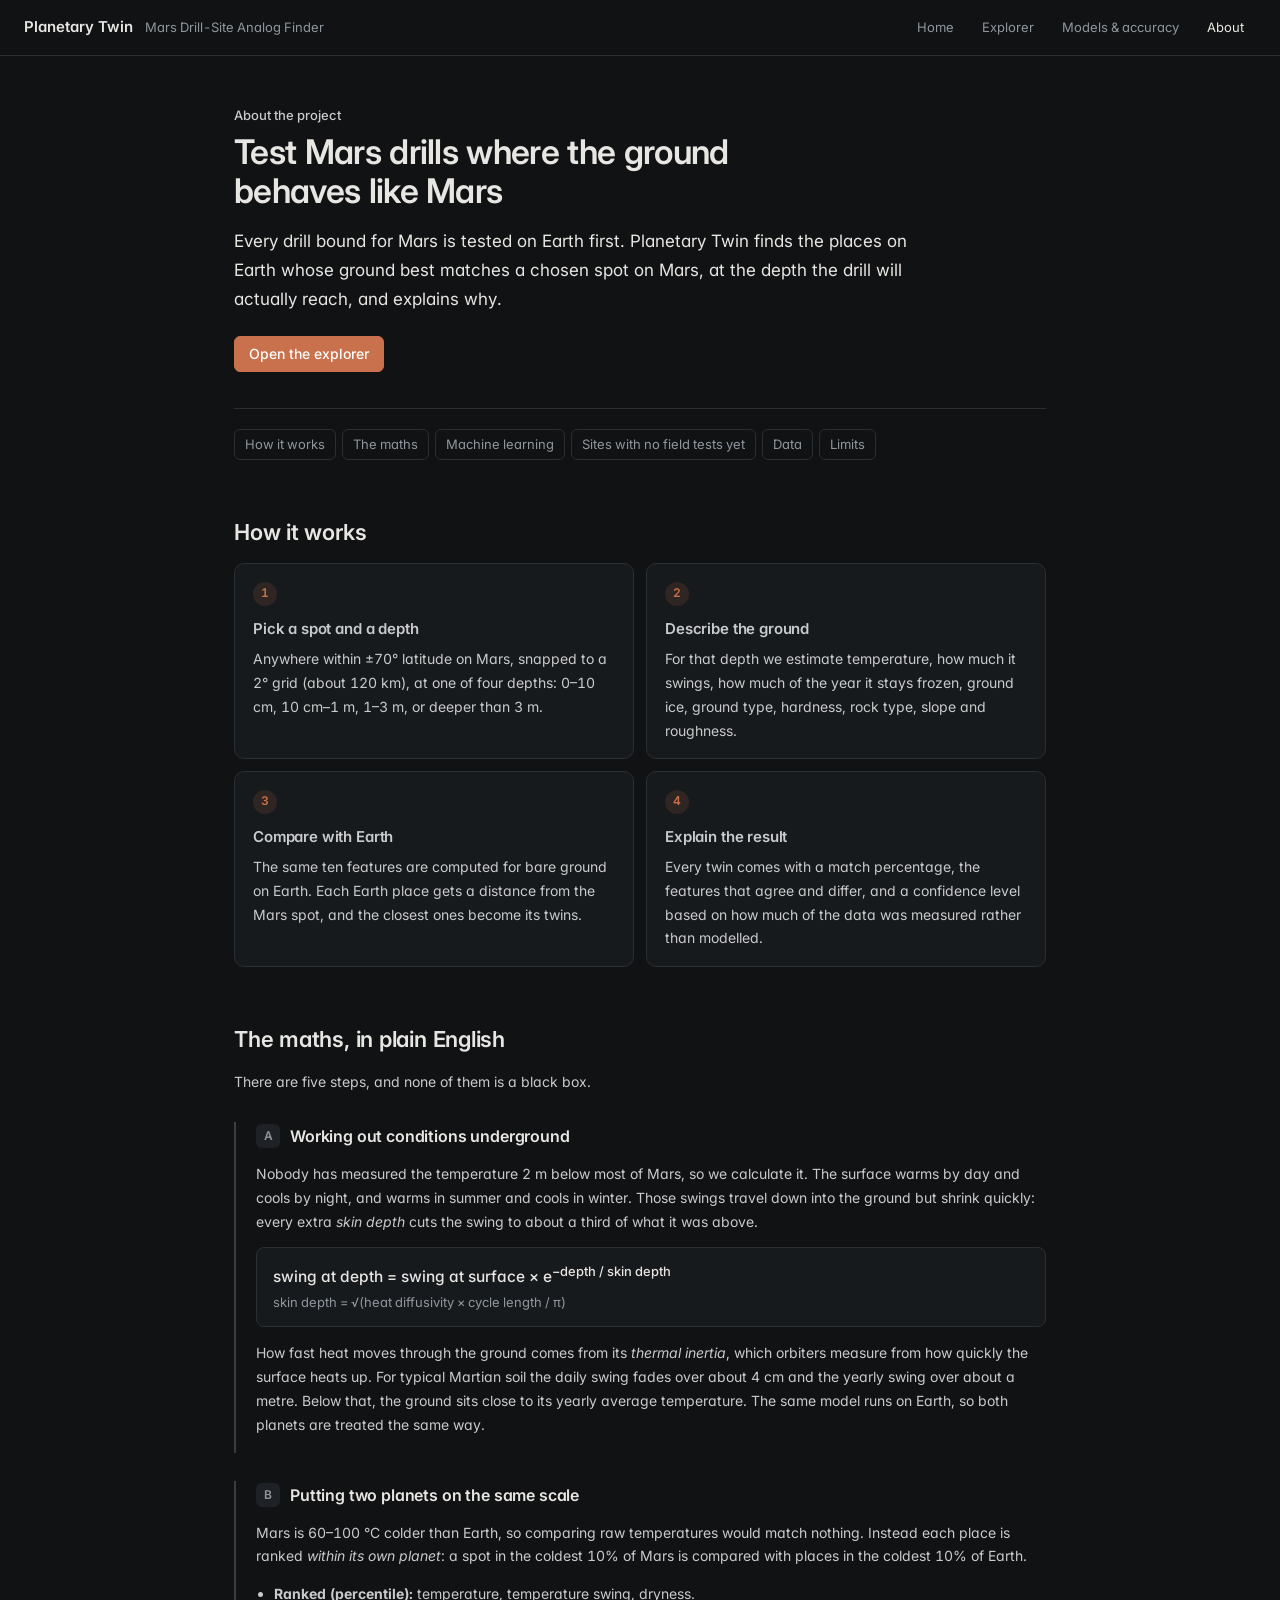
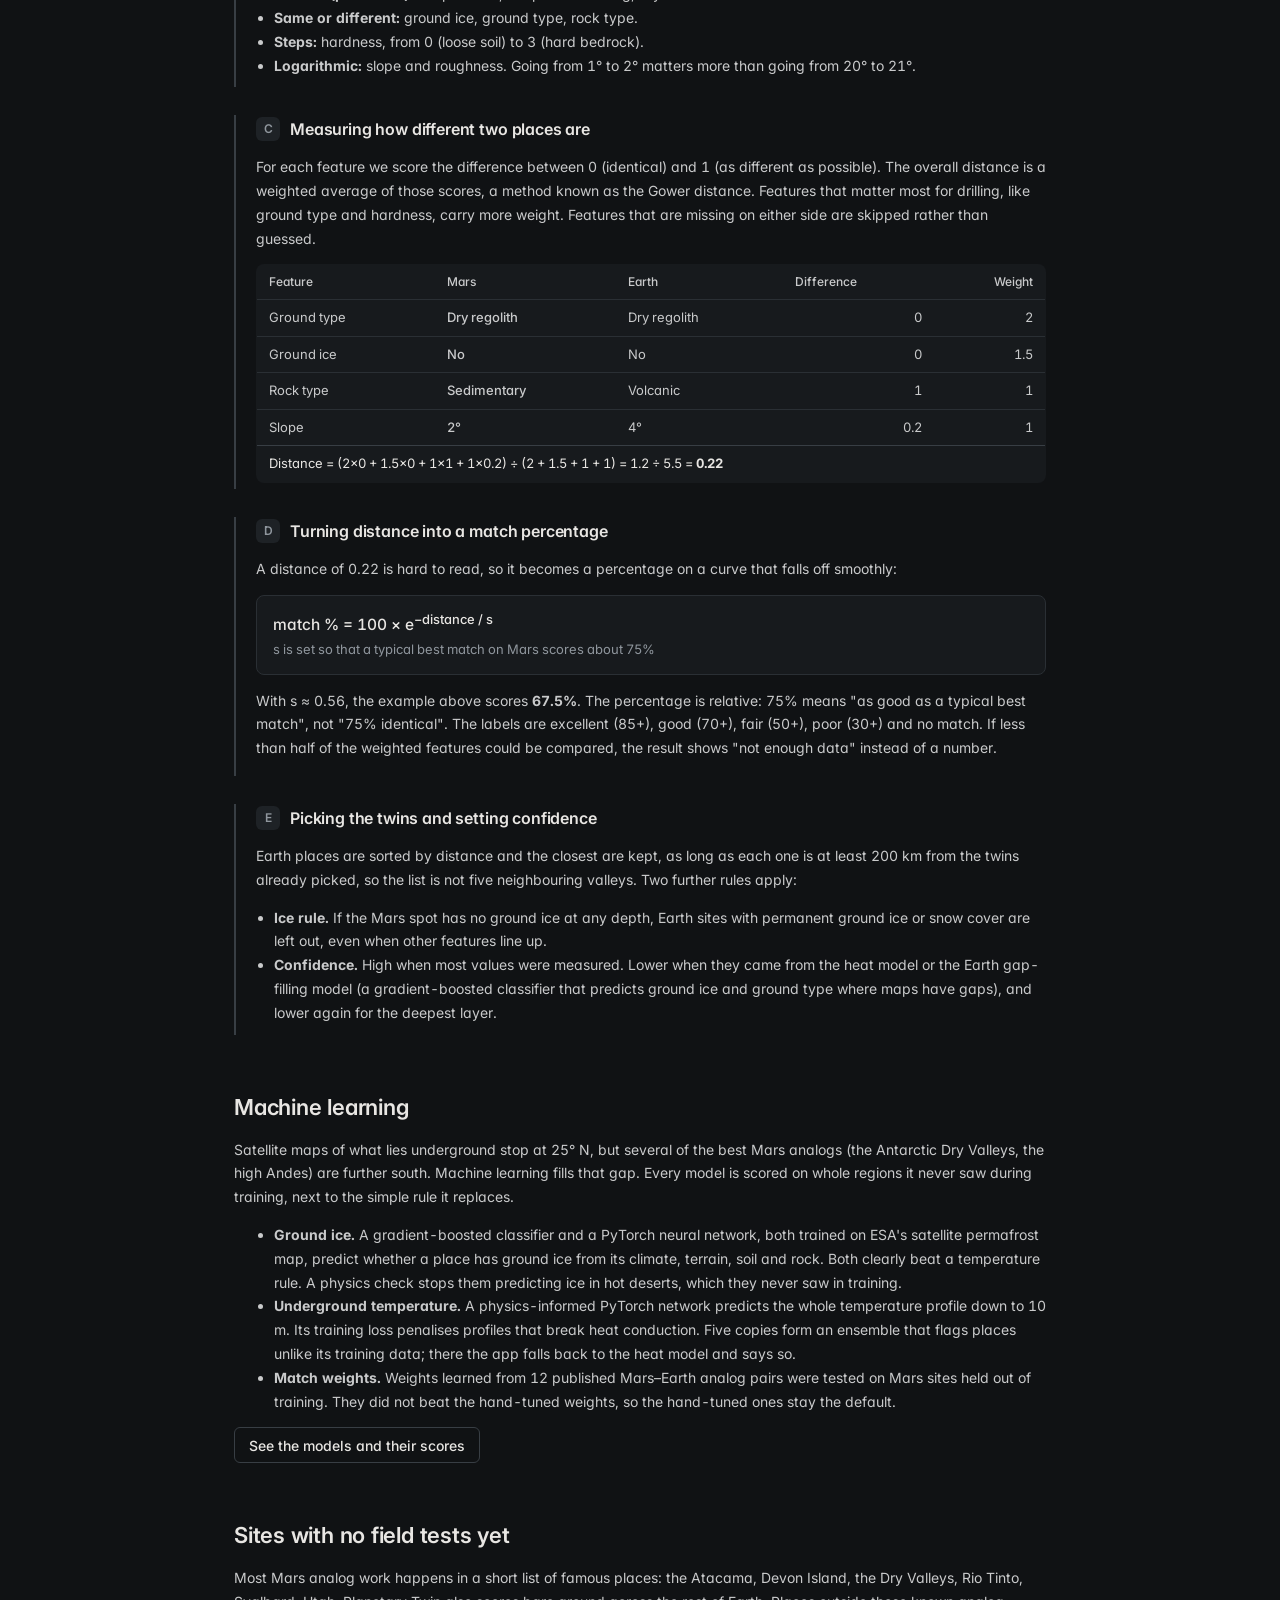
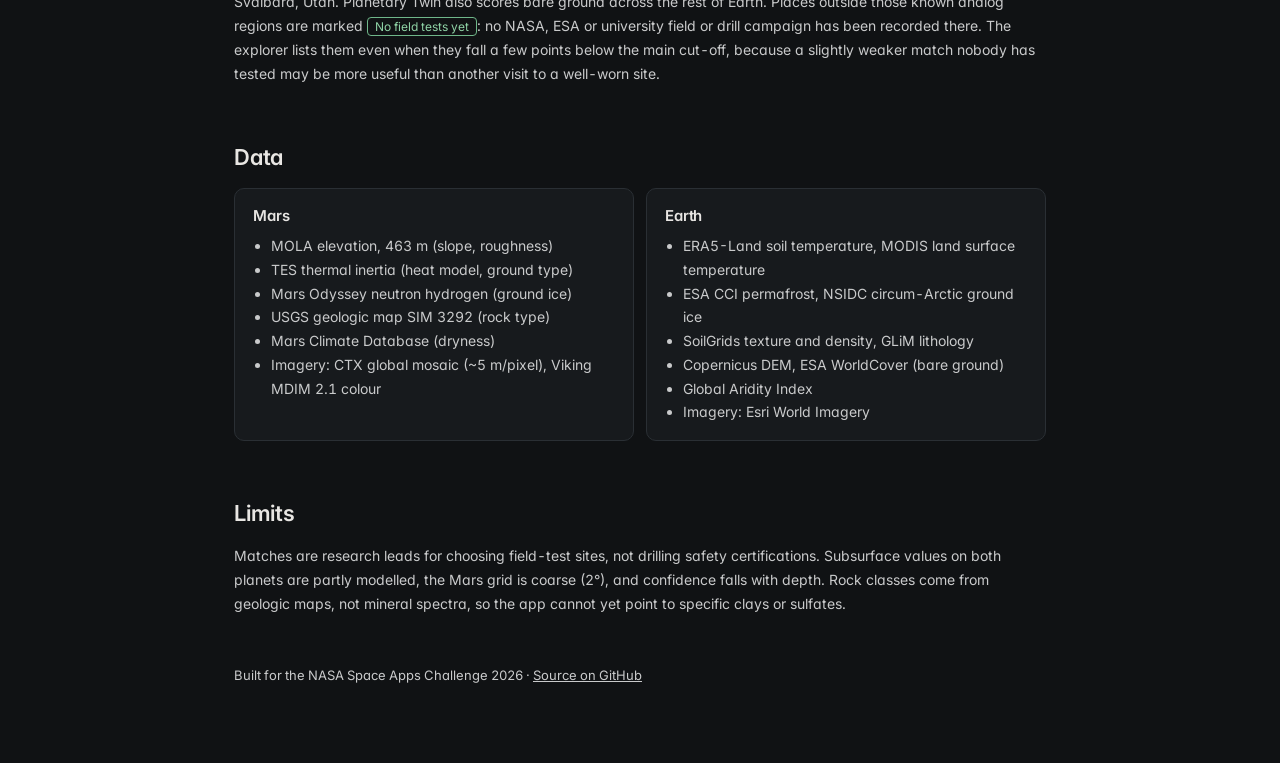
==== commit ee668d7b: "Web: home page, Earth -> Mars layout, models and accuracy panel - Home: Planetary Twin: Mars Drill-S" ====
--- a/web/about.html
+++ b/web/about.html
@@ -4,7 +4,7 @@
   <meta charset="utf-8" />
   <meta name="viewport" content="width=device-width, initial-scale=1" />
   <meta name="theme-color" content="#101214" />
-  <title>About · Planetary Twin</title>
+  <title>About · Planetary Twin: Mars Drill-Site Analog Finder</title>
   <link rel="preconnect" href="https://fonts.googleapis.com" />
   <link rel="preconnect" href="https://fonts.gstatic.com" crossorigin />
   <link rel="stylesheet" href="https://fonts.googleapis.com/css2?family=Inter:wght@400;500;600;700&display=swap" />
@@ -12,8 +12,8 @@
 </head>
 <body>
   <header class="topbar">
-    <a class="brand" href="./index.html"><strong>Planetary Twin</strong><span>Mars drill-site analog finder</span></a>
-    <nav><a href="./index.html">Explorer</a><a href="./about.html" aria-current="page">About</a></nav>
+    <a class="brand" href="./index.html"><strong>Planetary Twin</strong><span>Mars Drill-Site Analog Finder</span></a>
+    <nav><a href="./index.html">Home</a><a href="./app.html">Explorer</a><a href="./app.html#accuracy">Models<span class="nav-long"> &amp; accuracy</span></a><a href="./about.html" aria-current="page">About</a></nav>
   </header>
 
   <main class="about">
@@ -21,11 +21,11 @@
       <p class="kicker">About the project</p>
       <h1>Test Mars drills where the ground behaves like Mars</h1>
       <p class="lede">Every drill bound for Mars is tested on Earth first. Planetary Twin finds the places on Earth whose ground best matches a chosen spot on Mars, at the depth the drill will actually reach, and explains why.</p>
-      <a class="btn" href="./index.html">Open the explorer</a>
+      <a class="btn" href="./app.html">Open the explorer</a>
     </section>
 
     <nav class="toc" aria-label="On this page">
-      <a href="#how">How it works</a><a href="#maths">The maths</a><a href="#untested">Untested sites</a><a href="#data">Data</a><a href="#limits">Limits</a>
+      <a href="#how">How it works</a><a href="#maths">The maths</a><a href="#ml">Machine learning</a><a href="#untested">Sites with no field tests yet</a><a href="#data">Data</a><a href="#limits">Limits</a>
     </nav>
 
     <section id="how">
@@ -92,9 +92,20 @@
       </div>
     </section>
 
+    <section id="ml">
+      <h2>Machine learning</h2>
+      <p>Satellite maps of what lies underground stop at 25° N, but several of the best Mars analogs (the Antarctic Dry Valleys, the high Andes) are further south. Machine learning fills that gap. Every model is scored on whole regions it never saw during training, next to the simple rule it replaces.</p>
+      <ul>
+        <li><strong>Ground ice.</strong> A gradient-boosted classifier and a PyTorch neural network, both trained on ESA's satellite permafrost map, predict whether a place has ground ice from its climate, terrain, soil and rock. Both clearly beat a temperature rule. A physics check stops them predicting ice in hot deserts, which they never saw in training.</li>
+        <li><strong>Underground temperature.</strong> A physics-informed PyTorch network predicts the whole temperature profile down to 10 m. Its training loss penalises profiles that break heat conduction. Five copies form an ensemble that flags places unlike its training data; there the app falls back to the heat model and says so.</li>
+        <li><strong>Match weights.</strong> Weights learned from 12 published Mars–Earth analog pairs were tested on Mars sites held out of training. They did not beat the hand-tuned weights, so the hand-tuned ones stay the default.</li>
+      </ul>
+      <p><a class="btn ghost" href="./app.html#accuracy">See the models and their scores</a></p>
+    </section>
+
     <section id="untested">
-      <h2>Untested sites</h2>
-      <p>Most Mars analog work happens in a short list of famous places: the Atacama, Devon Island, the Dry Valleys, Rio Tinto, Svalbard, Utah. Planetary Twin also scores bare ground across the rest of Earth. Places outside those known analog regions are marked <span class="inline-tag">Untested</span>. The explorer lists them even when they fall a few points below the main cut-off, because a slightly weaker match nobody has tested may be more useful than another visit to a well-worn site.</p>
+      <h2>Sites with no field tests yet</h2>
+      <p>Most Mars analog work happens in a short list of famous places: the Atacama, Devon Island, the Dry Valleys, Rio Tinto, Svalbard, Utah. Planetary Twin also scores bare ground across the rest of Earth. Places outside those known analog regions are marked <span class="inline-tag">No field tests yet</span>: no NASA, ESA or university field or drill campaign has been recorded there. The explorer lists them even when they fall a few points below the main cut-off, because a slightly weaker match nobody has tested may be more useful than another visit to a well-worn site.</p>
     </section>
 
     <section id="data">
--- a/web/styles.css
+++ b/web/styles.css
@@ -168,6 +168,20 @@
 .leaflet-bar { border: 1px solid var(--line-2) !important; box-shadow: none !important; }
 .pin { width: 22px; height: 22px; border-radius: 50%; border: 2px solid #fff; box-shadow: 0 0 0 1px rgba(0,0,0,.5); display: grid; place-items: center; font-size: 11px; font-weight: 600; color: #fff; background: rgba(0,0,0,.45); }
 .pin.on { background: var(--accent); }
+.findings:has(> :nth-child(4)) { grid-template-columns: 1fr 1fr; }
+@media (max-width: 1080px) { .findings:has(> :nth-child(4)) { grid-template-columns: 1fr; } }
+.fbar.plain i::after { background: #4f6f8f; }
+
+/* Underground temperature (result card) */
+.underground { grid-column: 1 / -1; border-top: 1px solid var(--line); padding-top: 10px; }
+.ug-row { display: grid; grid-template-columns: repeat(5, minmax(0, 1fr)); gap: 6px; }
+.ug-cell { display: flex; flex-direction: column; gap: 2px; padding: 6px 8px; border: 1px solid var(--line); border-radius: 4px; background: var(--surface-2); }
+.ug-cell span { font-size: 11.5px; color: var(--muted); }
+.ug-cell b { font-weight: 600; font-variant-numeric: tabular-nums; }
+.ug-cell.frozen b { color: #7fb3ea; }
+.ug-src { margin: 6px 0 0; font-size: 12px; color: var(--muted); }
+.ug-warn { margin: 6px 0 0; padding: 8px 10px; border-radius: 4px; border: 1px solid rgba(208, 121, 74, .45); background: rgba(208, 121, 74, .08); font-size: 12.5px; }
+@media (max-width: 520px) { .ug-row { grid-template-columns: repeat(3, minmax(0, 1fr)); } }
 
 /* Why it matched */
 .why { display: grid; grid-template-columns: 1fr 1fr auto; gap: 16px; padding: 12px 14px; border: 1px solid var(--line); border-radius: var(--radius); background: var(--surface); font-size: 13px; }
@@ -389,3 +403,248 @@
 .gl-keys { display: flex; flex-wrap: wrap; align-items: center; gap: 4px 6px; color: var(--text); }
 .gl-keys i { width: 10px; height: 10px; border-radius: 2px; display: inline-block; margin-left: 6px; }
 .gl-keys i:first-child { margin-left: 0; }
+
+/* ---------- Search direction tabs ---------- */
+body:not(.mode-reverse) .rev-only, body.mode-reverse .fwd-only { display: none !important; }
+.modetabs { display: flex; gap: 4px; padding: 0 24px; border-bottom: 1px solid var(--line); }
+.modetabs button {
+  display: flex; flex-direction: column; align-items: flex-start; gap: 1px;
+  padding: 12px 16px 11px; margin-bottom: -1px; border: 0; border-bottom: 2px solid transparent;
+  background: none; color: var(--muted); font: inherit; font-size: 14px; font-weight: 600; cursor: pointer; text-align: left;
+}
+.modetabs button small { font-size: 12px; font-weight: 400; color: var(--muted); }
+.modetabs button:hover { color: var(--text); }
+.modetabs button[aria-selected="true"] { color: var(--text); border-bottom-color: var(--accent); }
+
+/* Shared form bits */
+.step { display: inline-grid; place-items: center; width: 18px; height: 18px; margin-right: 6px; border-radius: 50%;
+  background: var(--surface-2); color: var(--text); font-size: 11px; font-weight: 600; }
+.place-search { display: flex; flex-direction: column; gap: 6px; min-width: 0; }
+.place-box { position: relative; display: grid; grid-template-columns: minmax(0, 1fr) auto; gap: 8px; }
+input[type=search] {
+  width: 100%; height: 36px; padding: 0 10px;
+  background: var(--surface); color: var(--text);
+  border: 1px solid var(--line-2); border-radius: 6px; font: inherit; font-size: 14px;
+}
+.suggest {
+  position: absolute; left: 0; right: 0; top: calc(100% + 4px); z-index: 1200; margin: 0; padding: 4px; list-style: none;
+  background: #1d2125; border: 1px solid var(--line-2); border-radius: 8px; box-shadow: 0 12px 32px rgba(0, 0, 0, .5);
+}
+.suggest li { display: flex; flex-direction: column; padding: 7px 10px; border-radius: 6px; cursor: pointer; }
+.suggest li span { font-size: 12px; color: var(--muted); white-space: nowrap; overflow: hidden; text-overflow: ellipsis; }
+.suggest li:hover, .suggest li[aria-selected="true"] { background: var(--surface-2); }
+.presets { font-size: 12px; color: var(--muted); line-height: 1.7; }
+button.link { padding: 0; border: 0; background: none; font: inherit; color: var(--text); cursor: pointer; text-decoration: underline; text-decoration-color: var(--line-2); text-underline-offset: 2px; }
+button.link:hover { text-decoration-color: var(--text); }
+
+/* Earth → Mars: left column (input) */
+.rev-map { height: 260px; }
+.rev-map .map { min-height: 0; }
+.basis { grid-template-columns: 1fr 1fr; }
+.basis button { border-top: 1px solid var(--line-2); }
+.basis button:nth-child(-n+2) { border-top: 0; }
+.basis button:nth-child(odd) { border-left: 0; }
+.rev-place { display: flex; flex-direction: column; gap: 8px; padding: 12px 14px; border: 1px solid var(--line); border-radius: var(--radius); background: var(--surface); }
+.rp-head { display: flex; align-items: center; justify-content: space-between; gap: 10px; }
+.rp-facts { margin: 0; display: grid; gap: 4px; font-size: 13px; }
+.rp-facts div { display: grid; grid-template-columns: 82px 1fr; gap: 8px; }
+.rp-facts dt { color: var(--muted); }
+.rp-facts dd { margin: 0; }
+.rp-near { font-size: 12.5px; }
+.rp-near summary { cursor: pointer; color: var(--muted); }
+.rp-near div { display: flex; flex-direction: column; align-items: flex-start; gap: 4px; margin-top: 6px; }
+.tag.known { color: #9cc3ef; border-color: #4a90d9; }
+
+/* Earth → Mars: right column (results) */
+.rev-results { display: grid; grid-template-columns: minmax(0, 1fr) 340px; gap: 16px; align-items: start; }
+.rev-globe { display: flex; flex-direction: column; gap: 10px; min-width: 0; }
+.rev-globe .globe-wrap { aspect-ratio: 1 / .82; }
+.list-title { font-size: 12px; font-weight: 500; color: var(--muted); margin-bottom: 8px; }
+.rev-list { list-style: none; margin: 0; padding: 0; display: flex; flex-direction: column; gap: 6px; }
+.rev-list .empty { padding: 14px; border: 1px dashed var(--line-2); border-radius: var(--radius); color: var(--muted); font-size: 13px; }
+.rev-item {
+  display: grid; grid-template-columns: 22px minmax(0, 1fr) auto; align-items: center; gap: 10px; width: 100%;
+  padding: 10px 12px; border: 1px solid var(--line); border-radius: var(--radius); background: var(--surface);
+  color: inherit; font: inherit; text-align: left; cursor: pointer;
+}
+.rev-item:hover { border-color: var(--line-2); background: var(--surface-2); }
+.rev-item[aria-pressed="true"] { border-color: var(--accent); background: var(--accent-soft); }
+.ri-rank { color: var(--muted); font-size: 12px; font-weight: 600; text-align: center; }
+.ri-main { display: flex; flex-direction: column; min-width: 0; }
+.ri-main strong { font-weight: 600; font-size: 14px; white-space: nowrap; overflow: hidden; text-overflow: ellipsis; }
+.ri-main small { color: var(--muted); font-size: 12px; }
+.ri-score { display: flex; flex-direction: column; align-items: flex-end; gap: 2px; }
+.ri-score strong { font-size: 17px; font-weight: 600; }
+.why-title { grid-column: 1 / -1; display: flex; align-items: baseline; gap: 10px; flex-wrap: wrap; padding-bottom: 8px; border-bottom: 1px solid var(--line); }
+.why-title strong { font-size: 14px; }
+.why .rev-go { grid-column: 1 / -1; display: flex; justify-content: flex-end; border-top: 1px solid var(--line); padding-top: 10px; }
+.notice.info { background: rgba(74, 144, 217, .1); border-color: rgba(74, 144, 217, .4); }
+.head-actions { display: flex; gap: 8px; flex-shrink: 0; }
+
+/* Globe legends: similarity heat (reverse) and drill difficulty (forward) */
+.rev-legend { font-size: 12px; color: var(--muted); }
+.rev-legend p { margin: 4px 0 0; line-height: 1.4; }
+.gl-keys .ramp-wrap { display: inline-flex; flex-direction: column; gap: 2px; }
+.ramp { display: block; width: 160px; height: 8px; border-radius: 4px; }
+.ramp.similarity { background: linear-gradient(90deg, rgba(40, 140, 200, .25), rgb(100, 240, 255)); }
+.ramp.difficulty { background: linear-gradient(90deg, rgb(95, 200, 120), rgb(230, 205, 80), rgb(235, 130, 60), rgb(205, 55, 55)); }
+.ramp-ends { display: flex; justify-content: space-between; width: 160px; font-size: 11px; color: var(--muted); }
+
+@media (max-width: 1080px) {
+  .rev-results { grid-template-columns: 1fr; }
+  body.mode-reverse .side { display: flex; }
+}
+@media (max-width: 720px) {
+  .modetabs { padding: 0 8px; }
+  .modetabs button { padding: 10px 10px 9px; font-size: 13.5px; }
+  .modetabs button small { display: none; }
+  .head-actions { flex-direction: column; }
+}
+
+/* ---------- How accurate is this? ---------- */
+.findings { display: grid; grid-template-columns: 1.4fr 1fr 1fr; gap: 12px; }
+.finding { display: flex; flex-direction: column; gap: 10px; padding: 16px 18px; border: 1px solid var(--line); border-radius: var(--radius); background: var(--surface-2); }
+.finding-kicker { font-size: 11.5px; font-weight: 600; letter-spacing: .06em; text-transform: uppercase; color: var(--muted); }
+.finding h3 { font-size: 15px; line-height: 1.35; font-weight: 600; }
+.finding p { margin: 0; font-size: 12.5px; line-height: 1.5; color: var(--muted); }
+.finding-bars { display: flex; flex-direction: column; gap: 6px; }
+.fbar { display: grid; grid-template-columns: 150px minmax(0, 1fr) 40px; align-items: center; gap: 10px; font-size: 12.5px; }
+.fbar span { color: var(--muted); }
+.fbar i { display: block; height: 8px; border-radius: 4px; background: var(--line); position: relative; overflow: hidden; }
+.fbar i::after { content: ""; position: absolute; inset: 0 auto 0 0; width: var(--w); border-radius: 4px; background: var(--muted); }
+.fbar.gbm i::after { background: var(--accent); }
+.fbar.nn i::after { background: #7fb3ea; }
+.fbar b { font-weight: 600; text-align: right; font-variant-numeric: tabular-nums; }
+.finding-stat { display: flex; flex-direction: column; gap: 4px; }
+.finding-stat strong { font-size: 26px; font-weight: 600; letter-spacing: -.02em; }
+.finding-stat strong small { font-size: 14px; color: var(--muted); font-weight: 400; }
+.finding-stat span { font-size: 12.5px; line-height: 1.5; color: var(--muted); }
+.data-title { margin: 22px 0 12px; padding-top: 16px; border-top: 1px solid var(--line); font-size: 12px; font-weight: 600; letter-spacing: .06em; text-transform: uppercase; color: var(--muted); }
+@media (max-width: 1080px) { .findings { grid-template-columns: 1fr; } }
+@media (max-width: 520px) { .fbar { grid-template-columns: 110px minmax(0, 1fr) 36px; } }
+.accuracy-card { grid-column: 1 / -1; }
+.acc-grid { display: grid; grid-template-columns: repeat(2, minmax(0, 1fr)); gap: 18px 28px; }
+.acc { display: flex; flex-direction: column; gap: 10px; min-width: 0; }
+.acc.wide { grid-column: 1 / -1; }
+.acc h3 { font-size: 13px; font-weight: 600; display: flex; align-items: baseline; gap: 10px; flex-wrap: wrap; }
+.acc h3 .muted { font-size: 12px; font-weight: 400; }
+.acc .stat span em { display: block; font-style: normal; color: var(--muted); font-size: 11.5px; }
+.table-scroll { overflow-x: auto; max-width: 100%; }
+.table-scroll .acc-table { min-width: 520px; }
+.acc-table { font-size: 12.5px; font-variant-numeric: tabular-nums; }
+.acc-table th, .acc-table td { padding: 6px 10px 6px 0; text-align: right; }
+.acc-table th:first-child, .acc-table tbody th { text-align: left; color: var(--text); font-weight: 500; }
+.acc-table td { font-weight: 400; color: var(--muted); }
+.acc-table td:nth-child(2) { font-weight: 400; }
+.acc-table td.best { color: var(--text); font-weight: 600; }
+.acc-table tbody tr:hover { background: var(--surface-2); }
+.validation-note strong { color: var(--text); font-weight: 600; }
+.acc-head { display: flex; justify-content: space-between; align-items: center; gap: 12px; flex-wrap: wrap; }
+.metric-switch { grid-template-columns: repeat(3, auto); }
+.metric-switch button { padding: 0 12px; height: 30px; }
+.acc-table tbody th small { color: var(--muted); font-weight: 400; margin-left: 4px; }
+.verdict { margin: 0; padding-left: 18px; font-size: 12.5px; color: var(--muted); }
+.verdict li { margin: 2px 0; }
+@media (max-width: 860px) { .acc-grid { grid-template-columns: 1fr; } .acc-table th, .acc-table td { padding-right: 6px; } }
+
+/* Weight presets */
+.weights-head { display: flex; flex-direction: column; gap: 6px; margin-bottom: 14px; }
+.wmode { grid-template-columns: 1fr 1fr; max-width: 320px; }
+.wmode button:disabled { opacity: .45; cursor: not-allowed; }
+
+/* ---------- Mission brief: only exists on paper / PDF ---------- */
+.brief { display: none; }
+@media print {
+  @page { margin: 14mm; }
+  html { color-scheme: light; }
+  body { background: #fff !important; color: #111; font-size: 11px; }
+  body > *:not(.brief) { display: none !important; }
+  .brief { display: block; color: #111; }
+  .brief header { border-bottom: 2px solid #c8714c; padding-bottom: 8px; margin-bottom: 12px; }
+  .brief .b-kicker { margin: 0; color: #c8714c; font-size: 10px; letter-spacing: .08em; text-transform: uppercase; font-weight: 600; }
+  .brief h1 { font-size: 22px; margin: 2px 0; }
+  .brief h2 { font-size: 13px; margin: 14px 0 6px; color: #333; }
+  .brief h3 { font-size: 11.5px; margin: 0 0 4px; }
+  .brief p { margin: 0 0 4px; }
+  .brief .b-lead { font-size: 13px; }
+  .brief .b-cols { display: grid; grid-template-columns: 1fr 1fr; gap: 14px; }
+  .brief table { font-size: 10px; break-inside: avoid; }
+  .brief th, .brief td { border-bottom: 1px solid #ddd; padding: 4px 6px 4px 0; color: #111; text-align: left; }
+  .brief td:last-child, .brief th:last-child { text-align: left; color: #111; }
+  .brief tr.sel td, .brief tr.sel th { background: #fbeee7; font-weight: 600; }
+  .brief em { color: #2e7d4f; font-style: normal; font-weight: 600; }
+  .brief footer { display: block; margin-top: 16px; padding-top: 8px; border-top: 1px solid #ddd; color: #555; font-size: 9.5px; }
+}
+
+/* ---------- Home page ---------- */
+body.home { min-height: 100vh; display: flex; flex-direction: column; }
+.home-main { flex: 1; width: 100%; max-width: 1040px; margin: 0 auto; padding: 64px 24px 56px; display: flex; flex-direction: column; gap: 36px; }
+.home-hero { text-align: center; display: flex; flex-direction: column; align-items: center; }
+.home-hero h1 { font-size: clamp(36px, 5.6vw, 60px); line-height: 1.02; letter-spacing: -.03em; font-weight: 650; margin: 10px 0 6px; }
+.home-sub { margin: 0 0 16px; font-size: clamp(17px, 2vw, 21px); font-weight: 500; color: #cfd2d5; letter-spacing: -.005em; }
+.home-lede { margin: 0; max-width: 58ch; font-size: 16.5px; line-height: 1.6; color: var(--muted); }
+.choices { display: grid; grid-template-columns: 1fr 1fr; gap: 16px; }
+.choice {
+  display: grid; grid-template-columns: 112px minmax(0, 1fr); gap: 22px; align-items: start; padding: 26px;
+  border: 1px solid var(--line-2); border-radius: 14px; background: var(--surface);
+  color: var(--text); text-decoration: none; transition: border-color .15s, background .15s;
+}
+.choice:hover { border-color: #5a6168; background: var(--surface-2); }
+.choice.mars:hover { border-color: rgba(200, 113, 76, .7); }
+.choice.earth:hover { border-color: rgba(74, 144, 217, .7); }
+.choice-body { display: flex; flex-direction: column; gap: 7px; min-width: 0; height: 100%; }
+.choice-kicker { font-size: 12px; font-weight: 600; letter-spacing: .06em; text-transform: uppercase; color: var(--accent); }
+.choice.earth .choice-kicker { color: #7fb3ea; }
+.choice strong { font-size: 21px; font-weight: 600; letter-spacing: -.015em; }
+.choice-text { color: var(--muted); font-size: 14.5px; line-height: 1.55; }
+.choice-go { margin-top: auto; padding-top: 12px; font-size: 14px; font-weight: 500; }
+.choice-go span { display: inline-block; transition: transform .15s; }
+.choice:hover .choice-go span { transform: translateX(3px); }
+
+/* Planet discs: the real imagery scrolling inside a shaded circle, i.e. a slowly turning globe. */
+.planet { --d: 112px; width: var(--d); height: var(--d); border-radius: 50%; background-repeat: repeat-x;
+  box-shadow: inset calc(var(--d) * -.2) calc(var(--d) * -.1) calc(var(--d) * .3) rgba(0, 0, 0, .7), inset 3px 3px 10px rgba(255, 255, 255, .06), 0 0 0 1px rgba(255, 255, 255, .06); }
+.planet.mars { background-image: url(./mars.jpg); background-size: calc(var(--d) * 2) var(--d); animation: turn-mars 80s linear infinite; }
+.planet.earth { background-image: url(https://server.arcgisonline.com/ArcGIS/rest/services/World_Imagery/MapServer/tile/0/0/0); background-color: #10233a;
+  background-size: calc(var(--d) * 1.6) calc(var(--d) * 1.6); background-position-y: 48%; animation: turn-earth 80s linear infinite; }
+@keyframes turn-mars { to { background-position-x: calc(var(--d) * -2); } }
+@keyframes turn-earth { to { background-position-x: calc(var(--d) * -1.6); } }
+@media (prefers-reduced-motion: reduce) { .planet { animation: none; } }
+
+/* Supported by machine learning */
+.home-ml { margin-top: 12px; padding-top: 32px; border-top: 1px solid var(--line); }
+.home-ml h2 { font-size: 12px; font-weight: 600; letter-spacing: .08em; text-transform: uppercase; color: var(--muted); }
+.ml-why { margin: 12px 0 22px; max-width: 78ch; font-size: 14.5px; line-height: 1.65; color: #c9cacb; }
+.ml-why strong { color: var(--text); font-weight: 600; }
+.ml-items { display: grid; grid-template-columns: repeat(3, minmax(0, 1fr)); gap: 28px; }
+.ml-item { display: flex; flex-direction: column; gap: 6px; padding-top: 14px; border-top: 2px solid var(--line-2); }
+.ml-kicker { font-size: 11.5px; font-weight: 500; color: var(--muted); }
+.ml-item h3 { font-size: 15px; font-weight: 600; }
+.ml-item p { margin: 0; font-size: 13.5px; line-height: 1.6; color: var(--muted); }
+.ml-item p b { color: var(--text); font-weight: 600; }
+.ml-link { display: inline-block; margin-top: 22px; font-size: 14px; font-weight: 500; color: var(--text); text-decoration: none; }
+.ml-link:hover { text-decoration: underline; text-underline-offset: 3px; }
+.home footer { border-top: 1px solid var(--line); }
+@media (max-width: 860px) {
+  .home-main { padding: 36px 16px 40px; gap: 28px; }
+  .choices, .ml-items { grid-template-columns: 1fr; }
+  .choice { grid-template-columns: 72px minmax(0, 1fr); gap: 16px; padding: 20px; }
+  .planet { --d: 72px; }
+  .ml-items { gap: 18px; }
+}
+
+/* About page: wide example table and formulas scroll inside their box on phones */
+@media (max-width: 640px) { .example, .formula { display: block; overflow-x: auto; max-width: 100%; } }
+
+.accuracy-card { position: relative; scroll-margin-top: 12px; }
+.anchor { position: absolute; top: -12px; }
+.home footer a, footer a { color: var(--muted); }
+@media (max-width: 720px) { .topbar nav a { padding: 6px 8px; } }
+
+.acc-why { margin: 0 0 16px; max-width: 92ch; font-size: 14px; line-height: 1.6; color: #c9cacb; }
+.acc-why strong { color: var(--text); }
+
+.brand strong { white-space: nowrap; }
+@media (max-width: 560px) { .nav-long, .nav-gh { display: none; } .topbar nav a { padding: 6px 7px; } }
+
+@media (max-width: 560px) { .brand span { display: none; } }
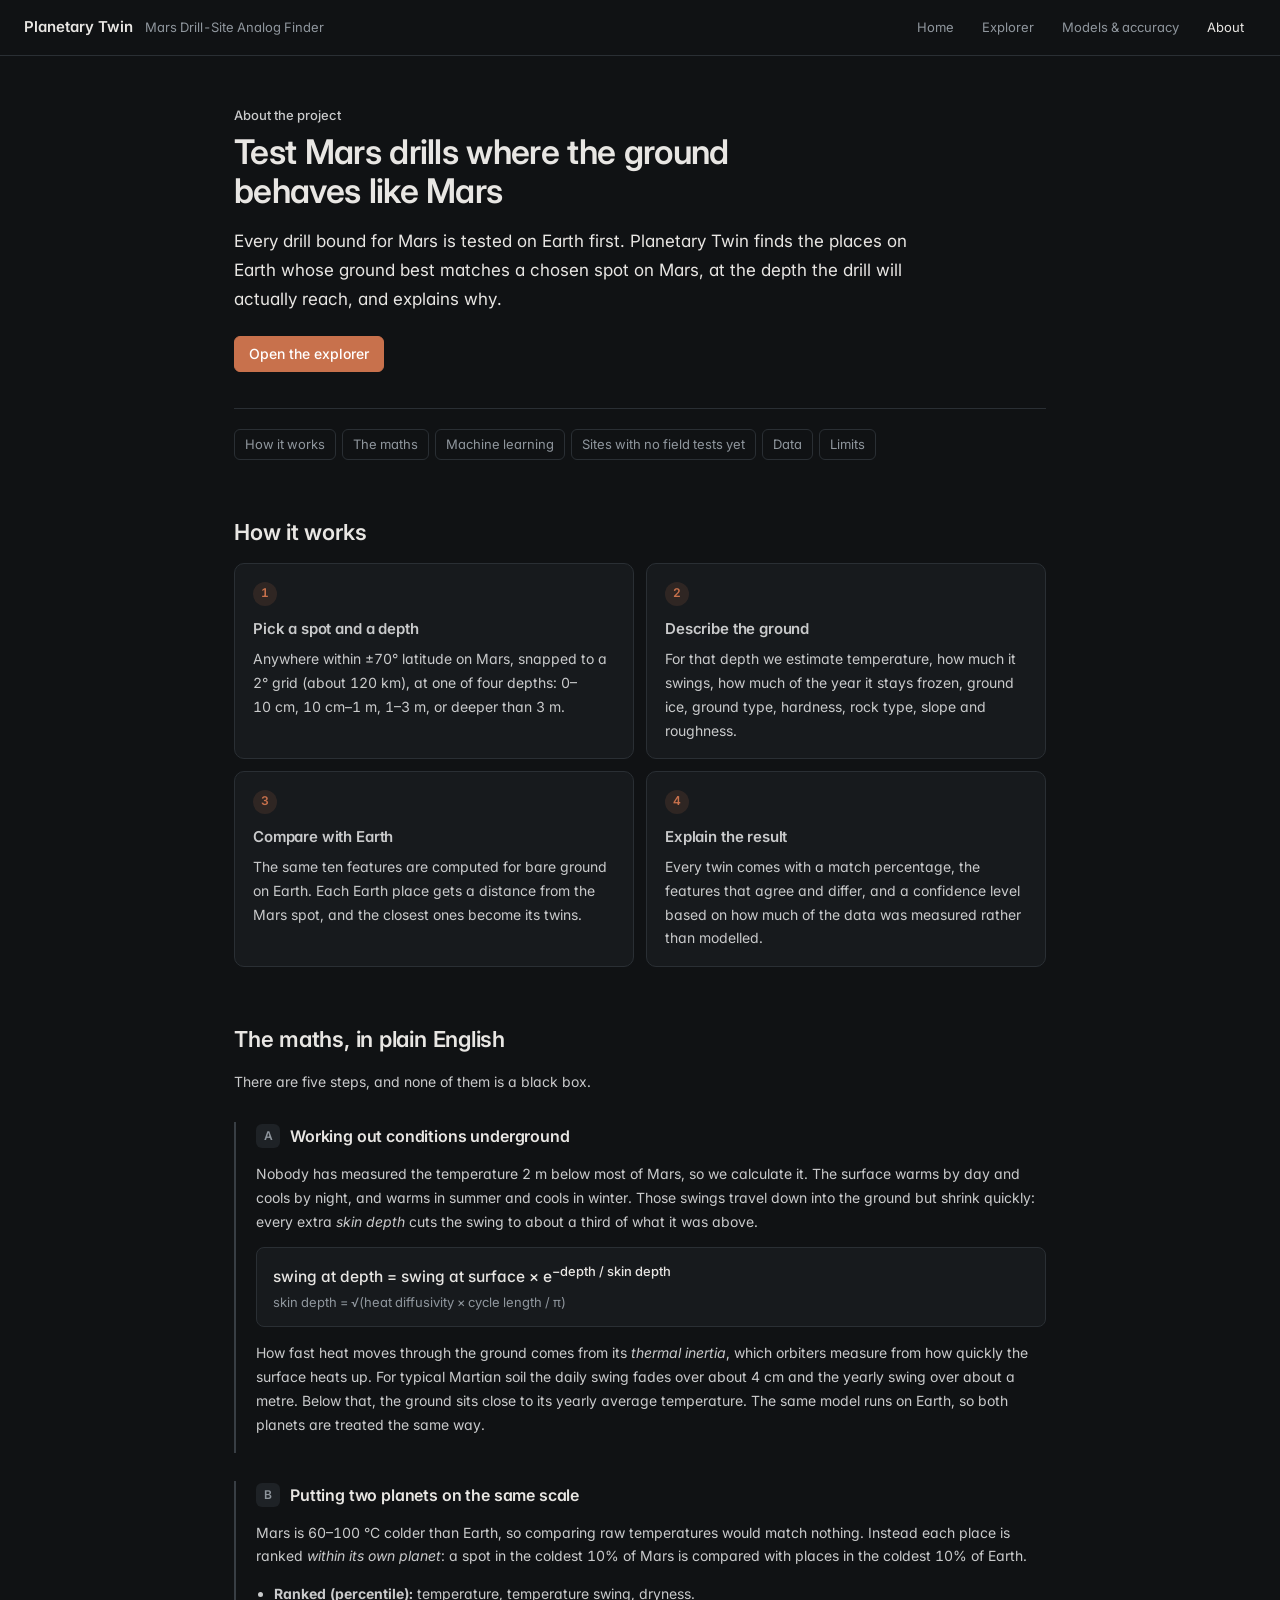
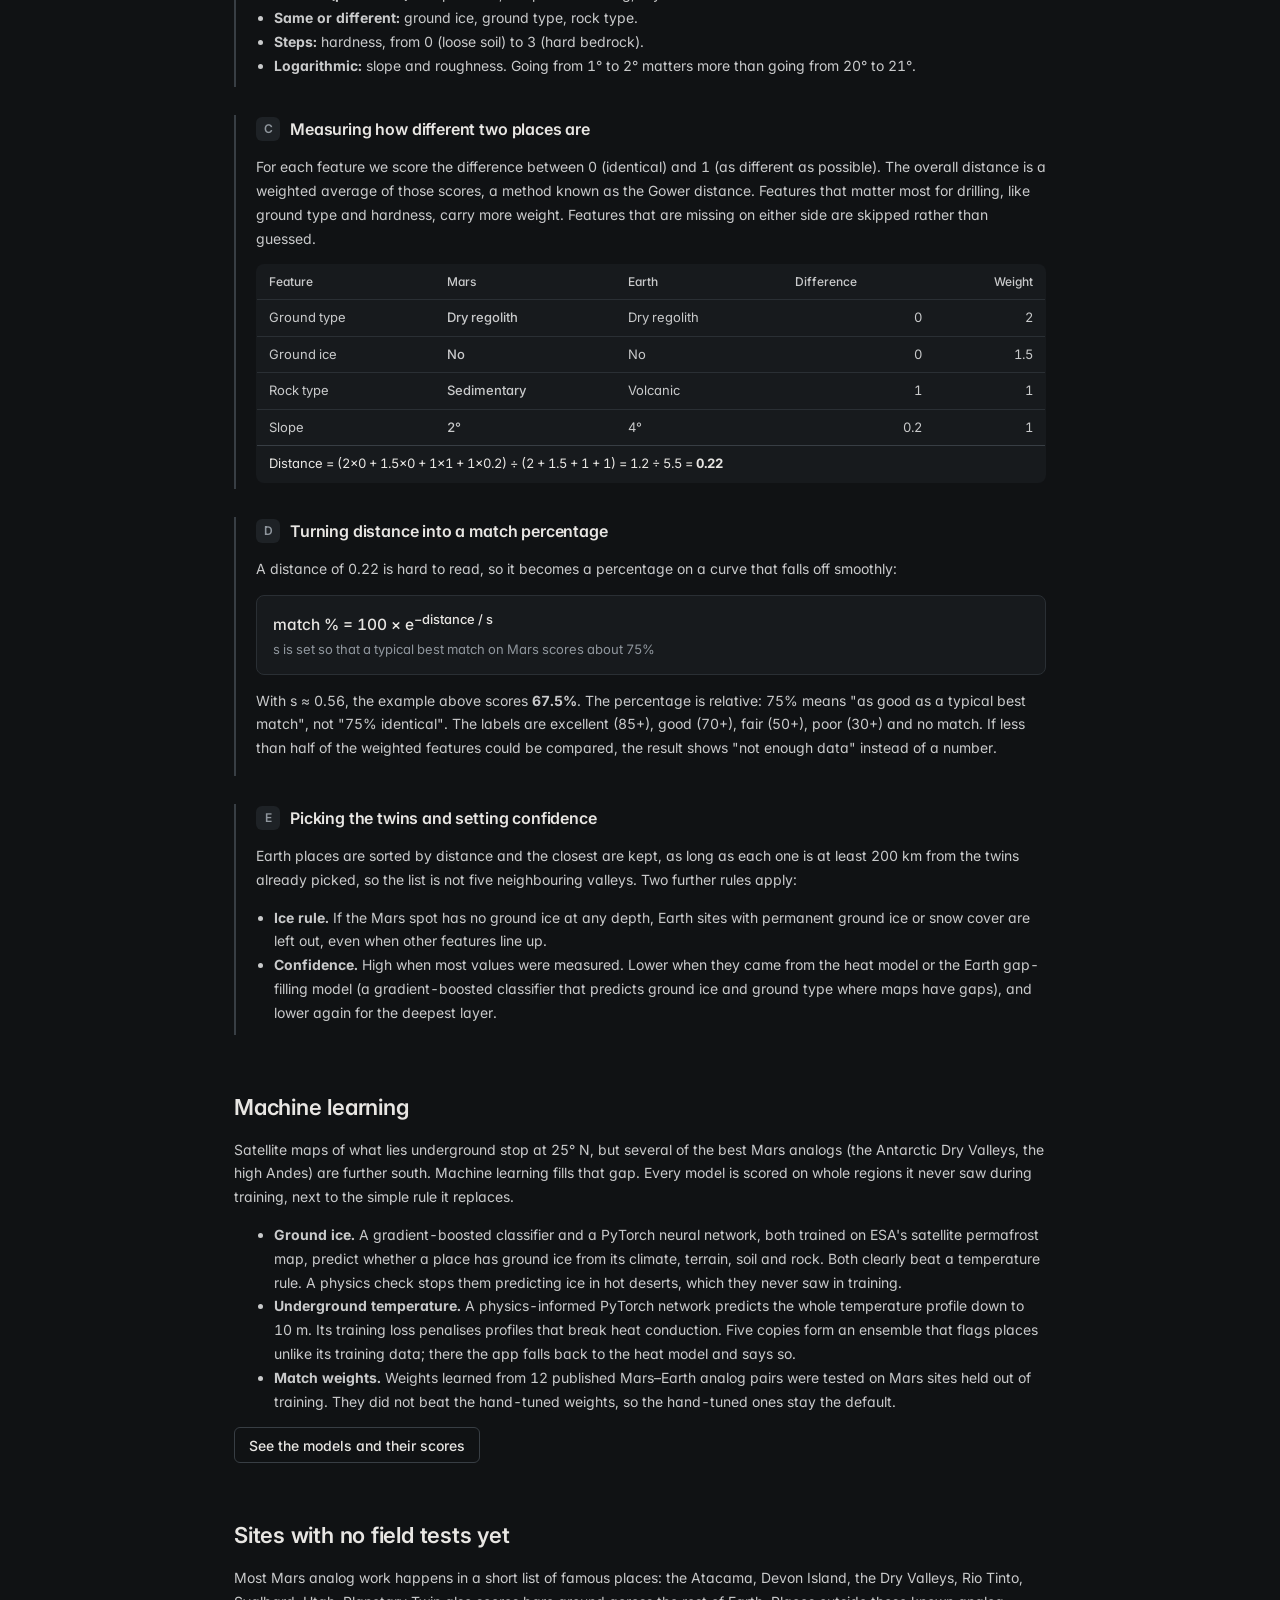
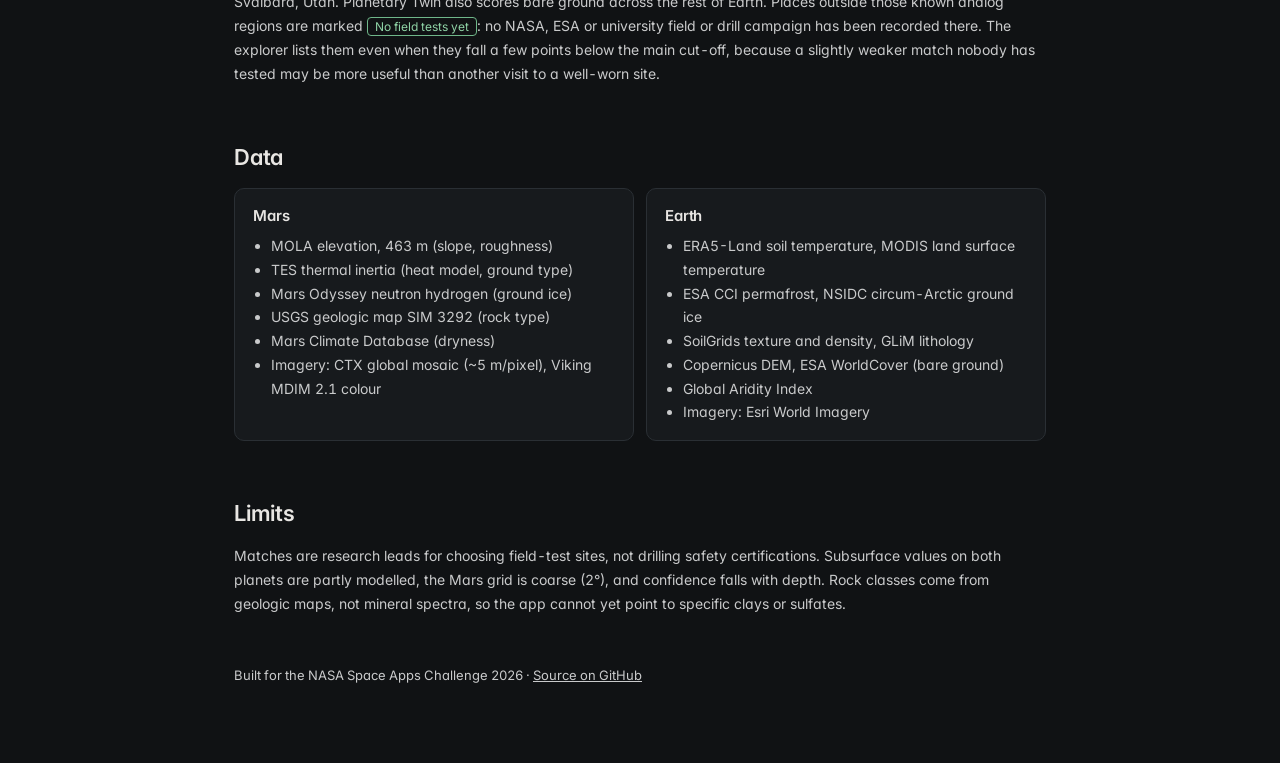
==== commit de20bbbe: "Keep numbers with their units on one line (25° N, 10 m, 55 km) Co-Authored-By: Claude Opus 5.5 <nore" ====
--- a/web/about.html
+++ b/web/about.html
@@ -31,7 +31,7 @@
     <section id="how">
       <h2>How it works</h2>
       <ol class="steps">
-        <li><span class="step-n">1</span><h3>Pick a spot and a depth</h3><p>Anywhere within ±70° latitude on Mars, snapped to a 2° grid (about 120 km), at one of four depths: 0–10 cm, 10 cm–1 m, 1–3 m, or deeper than 3 m.</p></li>
+        <li><span class="step-n">1</span><h3>Pick a spot and a depth</h3><p>Anywhere within ±70° latitude on Mars, snapped to a 2° grid (about 120 km), at one of four depths: 0–10 cm, 10 cm–1 m, 1–3 m, or deeper than 3 m.</p></li>
         <li><span class="step-n">2</span><h3>Describe the ground</h3><p>For that depth we estimate temperature, how much it swings, how much of the year it stays frozen, ground ice, ground type, hardness, rock type, slope and roughness.</p></li>
         <li><span class="step-n">3</span><h3>Compare with Earth</h3><p>The same ten features are computed for bare ground on Earth. Each Earth place gets a distance from the Mars spot, and the closest ones become its twins.</p></li>
         <li><span class="step-n">4</span><h3>Explain the result</h3><p>Every twin comes with a match percentage, the features that agree and differ, and a confidence level based on how much of the data was measured rather than modelled.</p></li>
@@ -44,14 +44,14 @@
 
       <div class="math">
         <h3><span>A</span>Working out conditions underground</h3>
-        <p>Nobody has measured the temperature 2 m below most of Mars, so we calculate it. The surface warms by day and cools by night, and warms in summer and cools in winter. Those swings travel down into the ground but shrink quickly: every extra <em>skin depth</em> cuts the swing to about a third of what it was above.</p>
+        <p>Nobody has measured the temperature 2 m below most of Mars, so we calculate it. The surface warms by day and cools by night, and warms in summer and cools in winter. Those swings travel down into the ground but shrink quickly: every extra <em>skin depth</em> cuts the swing to about a third of what it was above.</p>
         <div class="formula">swing at depth = swing at surface × e<sup>−depth / skin depth</sup><span>skin depth = √(heat diffusivity × cycle length / π)</span></div>
-        <p>How fast heat moves through the ground comes from its <em>thermal inertia</em>, which orbiters measure from how quickly the surface heats up. For typical Martian soil the daily swing fades over about 4 cm and the yearly swing over about a metre. Below that, the ground sits close to its yearly average temperature. The same model runs on Earth, so both planets are treated the same way.</p>
+        <p>How fast heat moves through the ground comes from its <em>thermal inertia</em>, which orbiters measure from how quickly the surface heats up. For typical Martian soil the daily swing fades over about 4 cm and the yearly swing over about a metre. Below that, the ground sits close to its yearly average temperature. The same model runs on Earth, so both planets are treated the same way.</p>
       </div>
 
       <div class="math">
         <h3><span>B</span>Putting two planets on the same scale</h3>
-        <p>Mars is 60–100 °C colder than Earth, so comparing raw temperatures would match nothing. Instead each place is ranked <em>within its own planet</em>: a spot in the coldest 10% of Mars is compared with places in the coldest 10% of Earth.</p>
+        <p>Mars is 60–100 °C colder than Earth, so comparing raw temperatures would match nothing. Instead each place is ranked <em>within its own planet</em>: a spot in the coldest 10% of Mars is compared with places in the coldest 10% of Earth.</p>
         <ul>
           <li><strong>Ranked (percentile):</strong> temperature, temperature swing, dryness.</li>
           <li><strong>Same or different:</strong> ground ice, ground type, rock type.</li>
@@ -84,7 +84,7 @@
 
       <div class="math">
         <h3><span>E</span>Picking the twins and setting confidence</h3>
-        <p>Earth places are sorted by distance and the closest are kept, as long as each one is at least 200 km from the twins already picked, so the list is not five neighbouring valleys. Two further rules apply:</p>
+        <p>Earth places are sorted by distance and the closest are kept, as long as each one is at least 200 km from the twins already picked, so the list is not five neighbouring valleys. Two further rules apply:</p>
         <ul>
           <li><strong>Ice rule.</strong> If the Mars spot has no ground ice at any depth, Earth sites with permanent ground ice or snow cover are left out, even when other features line up.</li>
           <li><strong>Confidence.</strong> High when most values were measured. Lower when they came from the heat model or the Earth gap-filling model (a gradient-boosted classifier that predicts ground ice and ground type where maps have gaps), and lower again for the deepest layer.</li>
@@ -94,10 +94,10 @@
 
     <section id="ml">
       <h2>Machine learning</h2>
-      <p>Satellite maps of what lies underground stop at 25° N, but several of the best Mars analogs (the Antarctic Dry Valleys, the high Andes) are further south. Machine learning fills that gap. Every model is scored on whole regions it never saw during training, next to the simple rule it replaces.</p>
+      <p>Satellite maps of what lies underground stop at 25° N, but several of the best Mars analogs (the Antarctic Dry Valleys, the high Andes) are further south. Machine learning fills that gap. Every model is scored on whole regions it never saw during training, next to the simple rule it replaces.</p>
       <ul>
         <li><strong>Ground ice.</strong> A gradient-boosted classifier and a PyTorch neural network, both trained on ESA's satellite permafrost map, predict whether a place has ground ice from its climate, terrain, soil and rock. Both clearly beat a temperature rule. A physics check stops them predicting ice in hot deserts, which they never saw in training.</li>
-        <li><strong>Underground temperature.</strong> A physics-informed PyTorch network predicts the whole temperature profile down to 10 m. Its training loss penalises profiles that break heat conduction. Five copies form an ensemble that flags places unlike its training data; there the app falls back to the heat model and says so.</li>
+        <li><strong>Underground temperature.</strong> A physics-informed PyTorch network predicts the whole temperature profile down to 10 m. Its training loss penalises profiles that break heat conduction. Five copies form an ensemble that flags places unlike its training data; there the app falls back to the heat model and says so.</li>
         <li><strong>Match weights.</strong> Weights learned from 12 published Mars–Earth analog pairs were tested on Mars sites held out of training. They did not beat the hand-tuned weights, so the hand-tuned ones stay the default.</li>
       </ul>
       <p><a class="btn ghost" href="./app.html#accuracy">See the models and their scores</a></p>
@@ -112,7 +112,7 @@
       <h2>Data</h2>
       <div class="data-grid">
         <div><h3>Mars</h3><ul>
-          <li>MOLA elevation, 463 m (slope, roughness)</li>
+          <li>MOLA elevation, 463 m (slope, roughness)</li>
           <li>TES thermal inertia (heat model, ground type)</li>
           <li>Mars Odyssey neutron hydrogen (ground ice)</li>
           <li>USGS geologic map SIM 3292 (rock type)</li>
--- a/web/styles.css
+++ b/web/styles.css
@@ -648,3 +648,17 @@
 @media (max-width: 560px) { .nav-long, .nav-gh { display: none; } .topbar nav a { padding: 6px 7px; } }
 
 @media (max-width: 560px) { .brand span { display: none; } }
+
+/* Ground profile on phones: labels stay inside their strata and wrap cleanly. */
+@media (max-width: 720px) {
+  .profile { --cols: 52px minmax(0, 1fr) 50px minmax(0, 1fr); }
+  .p-head, .p-surface, .p-row { column-gap: 6px; }
+  .stratum { padding: 6px; min-width: 0; }
+  .st-label { max-width: 100%; min-width: 0; padding: 5px 7px; overflow-wrap: anywhere; }
+  .st-label strong { font-size: 12px; }
+  .st-label small { font-size: 10.5px; line-height: 1.35; }
+  .p-depth strong { font-size: 12px; }
+  .p-depth span { font-size: 10.5px; }
+  .p-mid strong { font-size: 13px; }
+  .p-head span { display: none; }
+}
